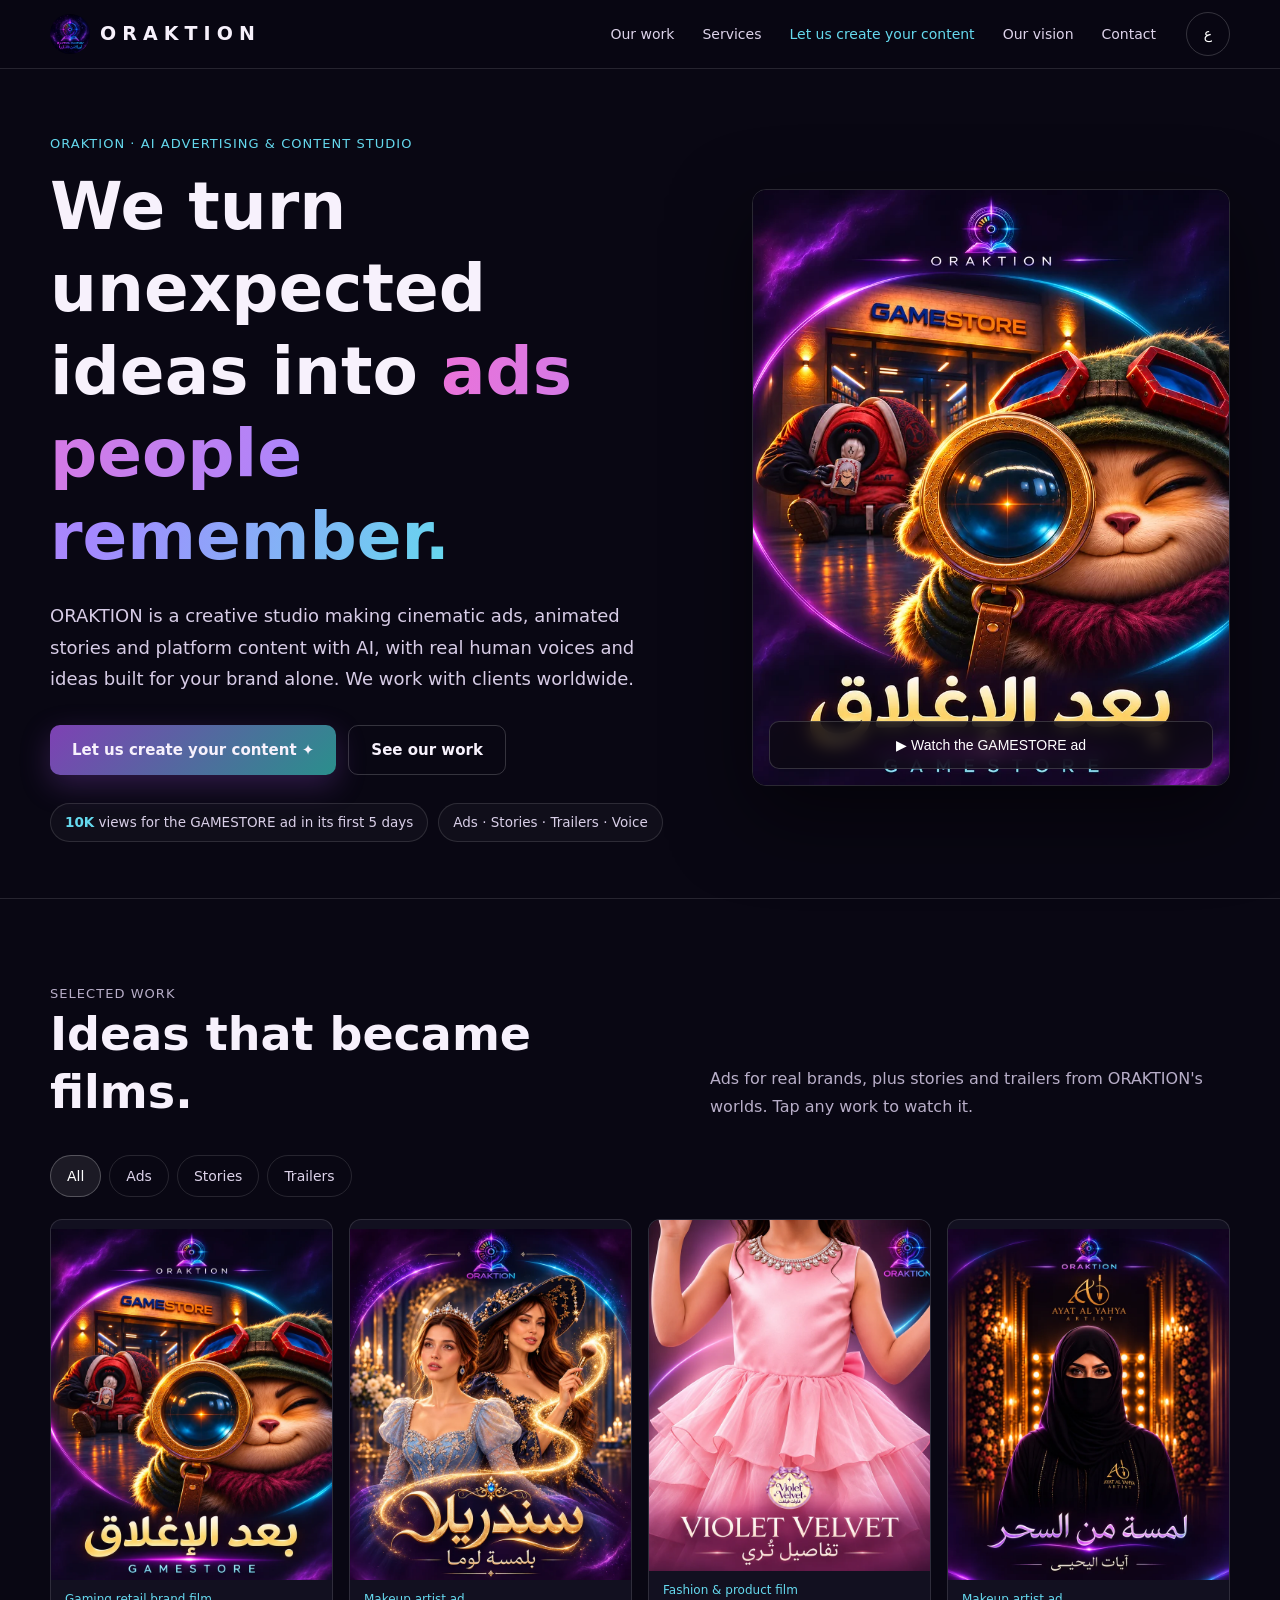
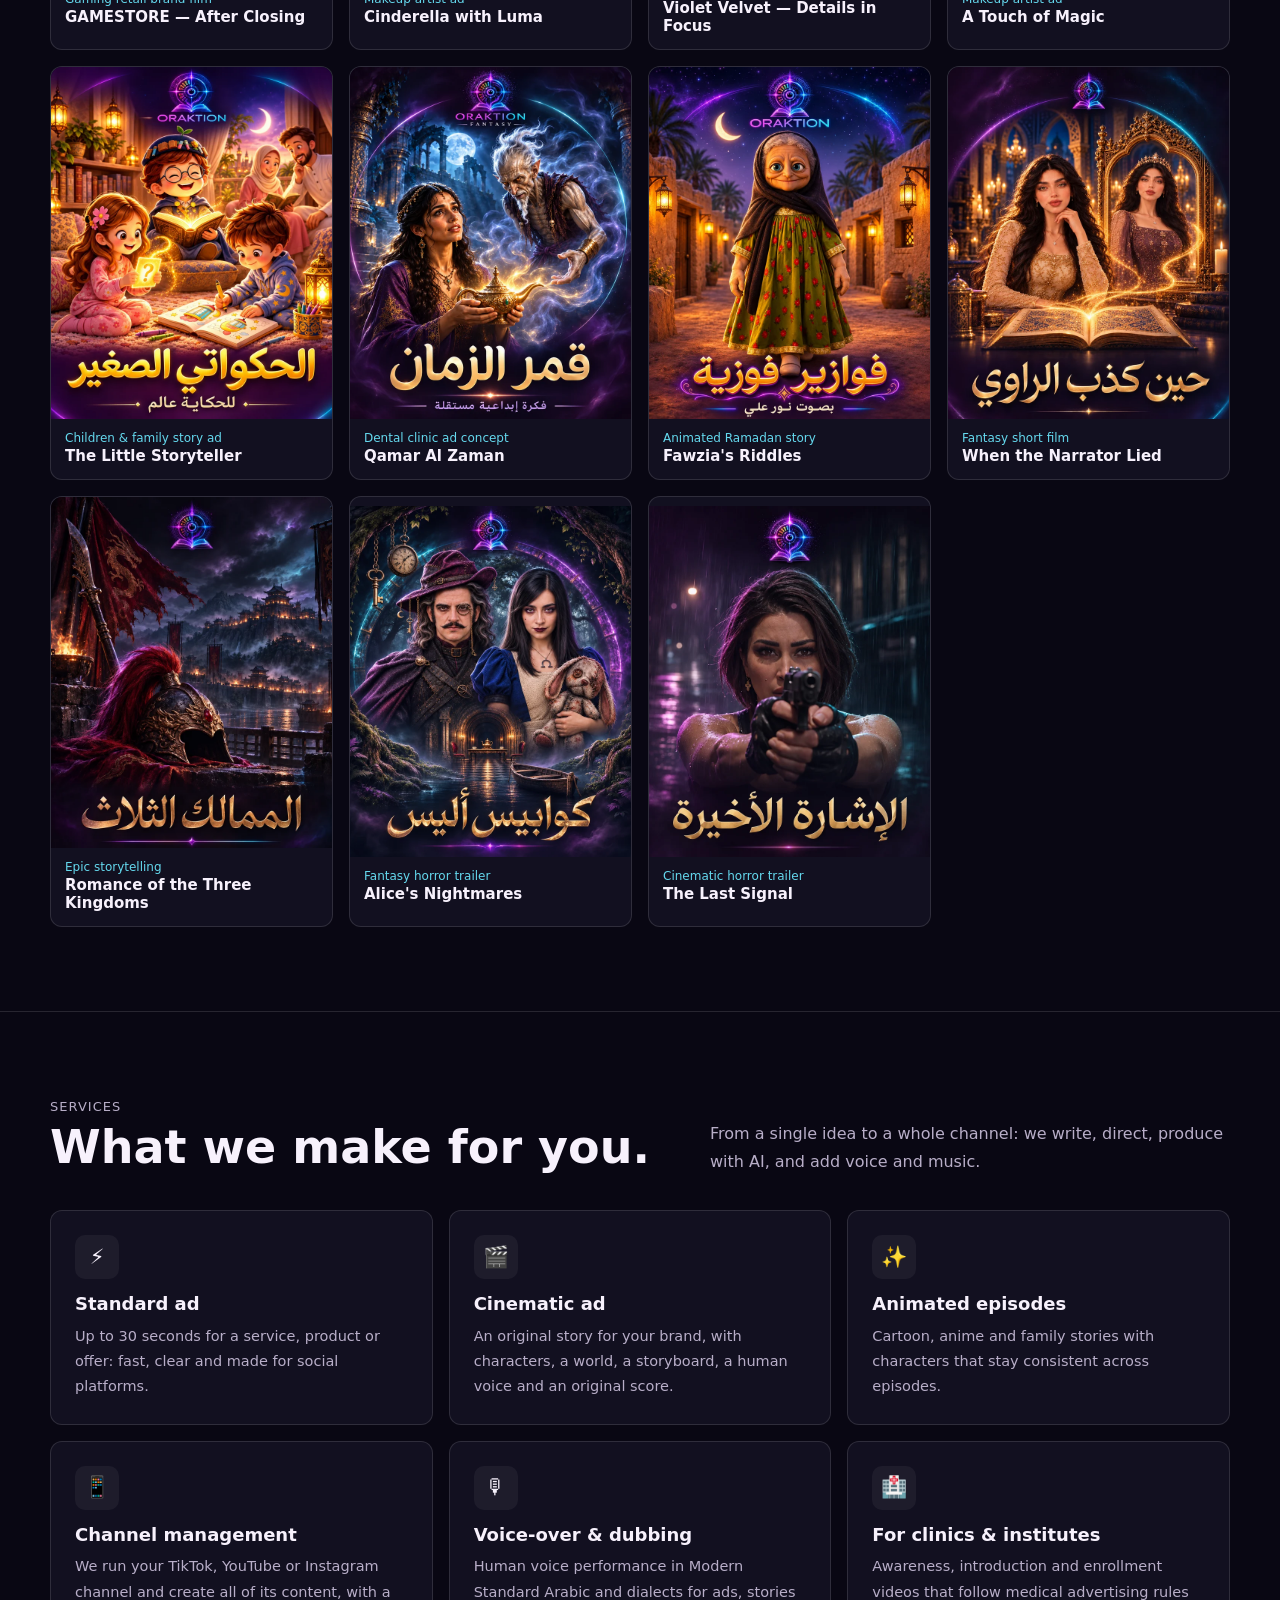
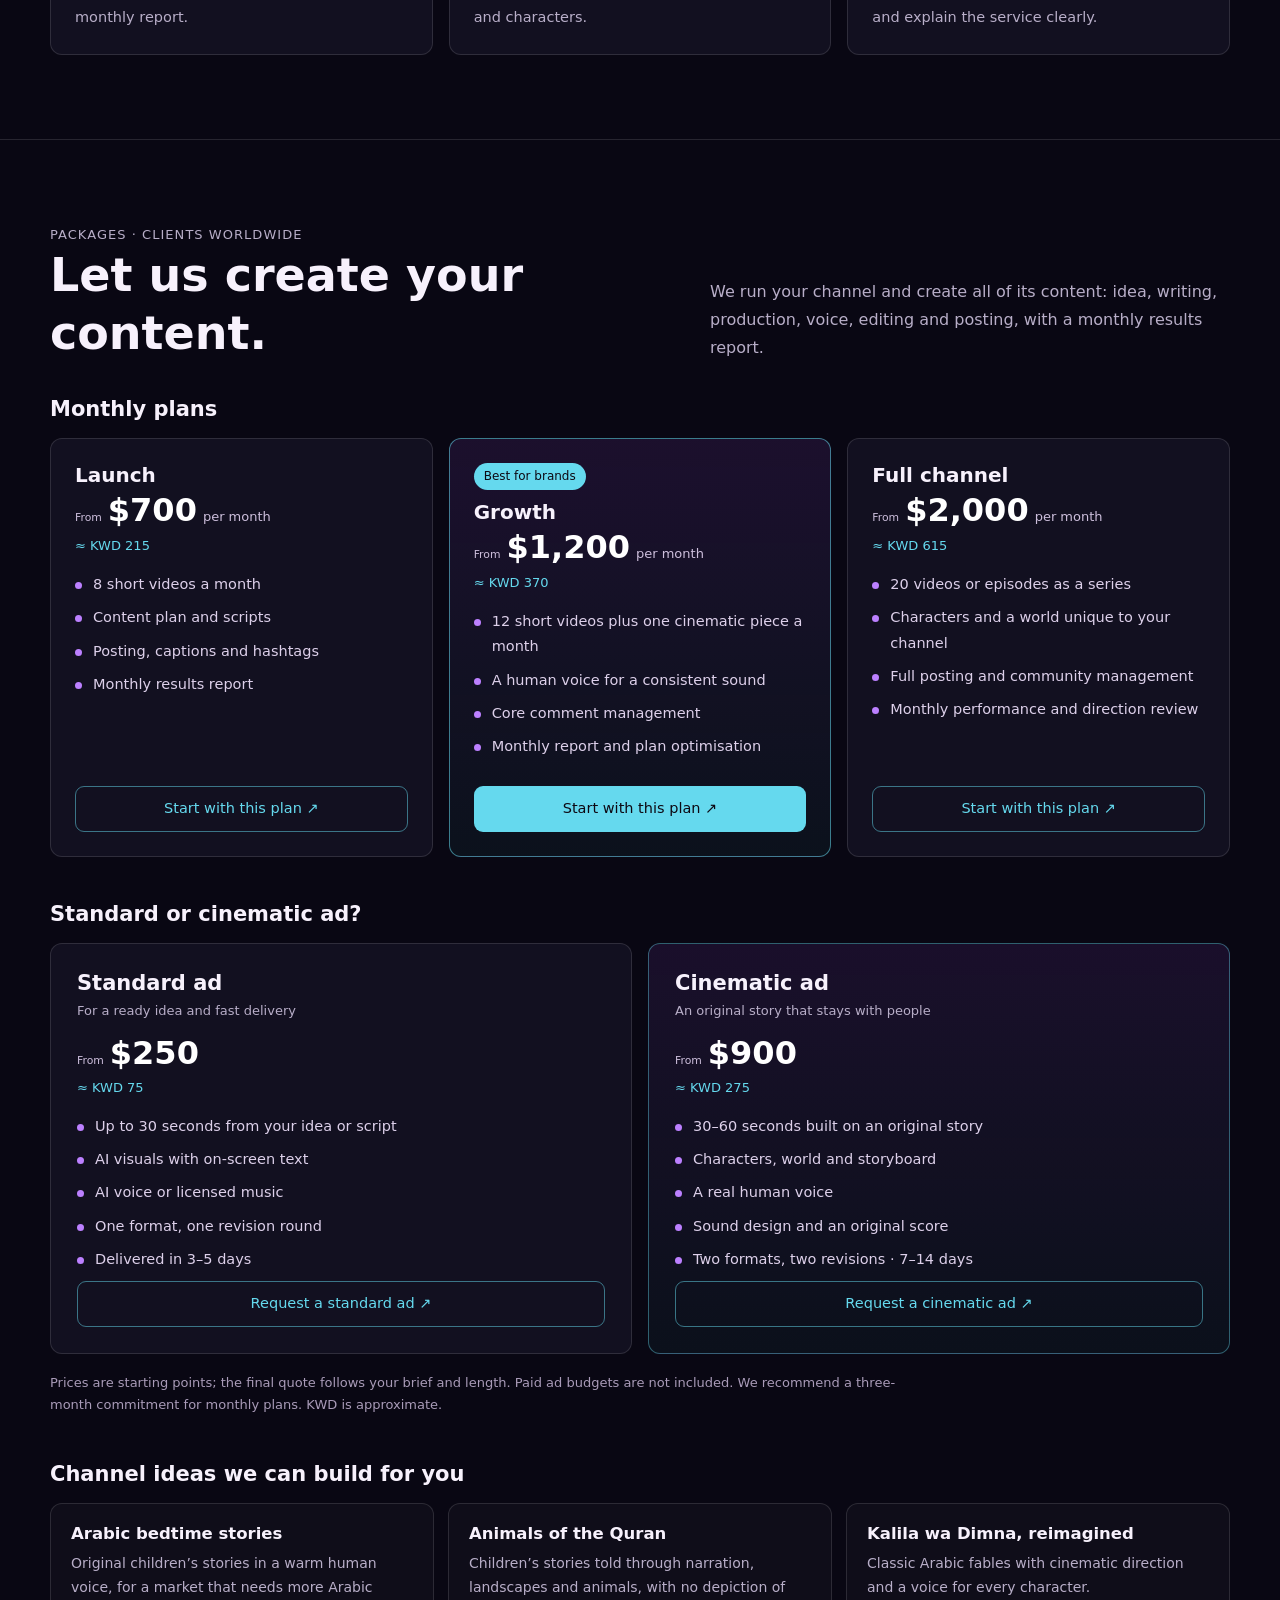
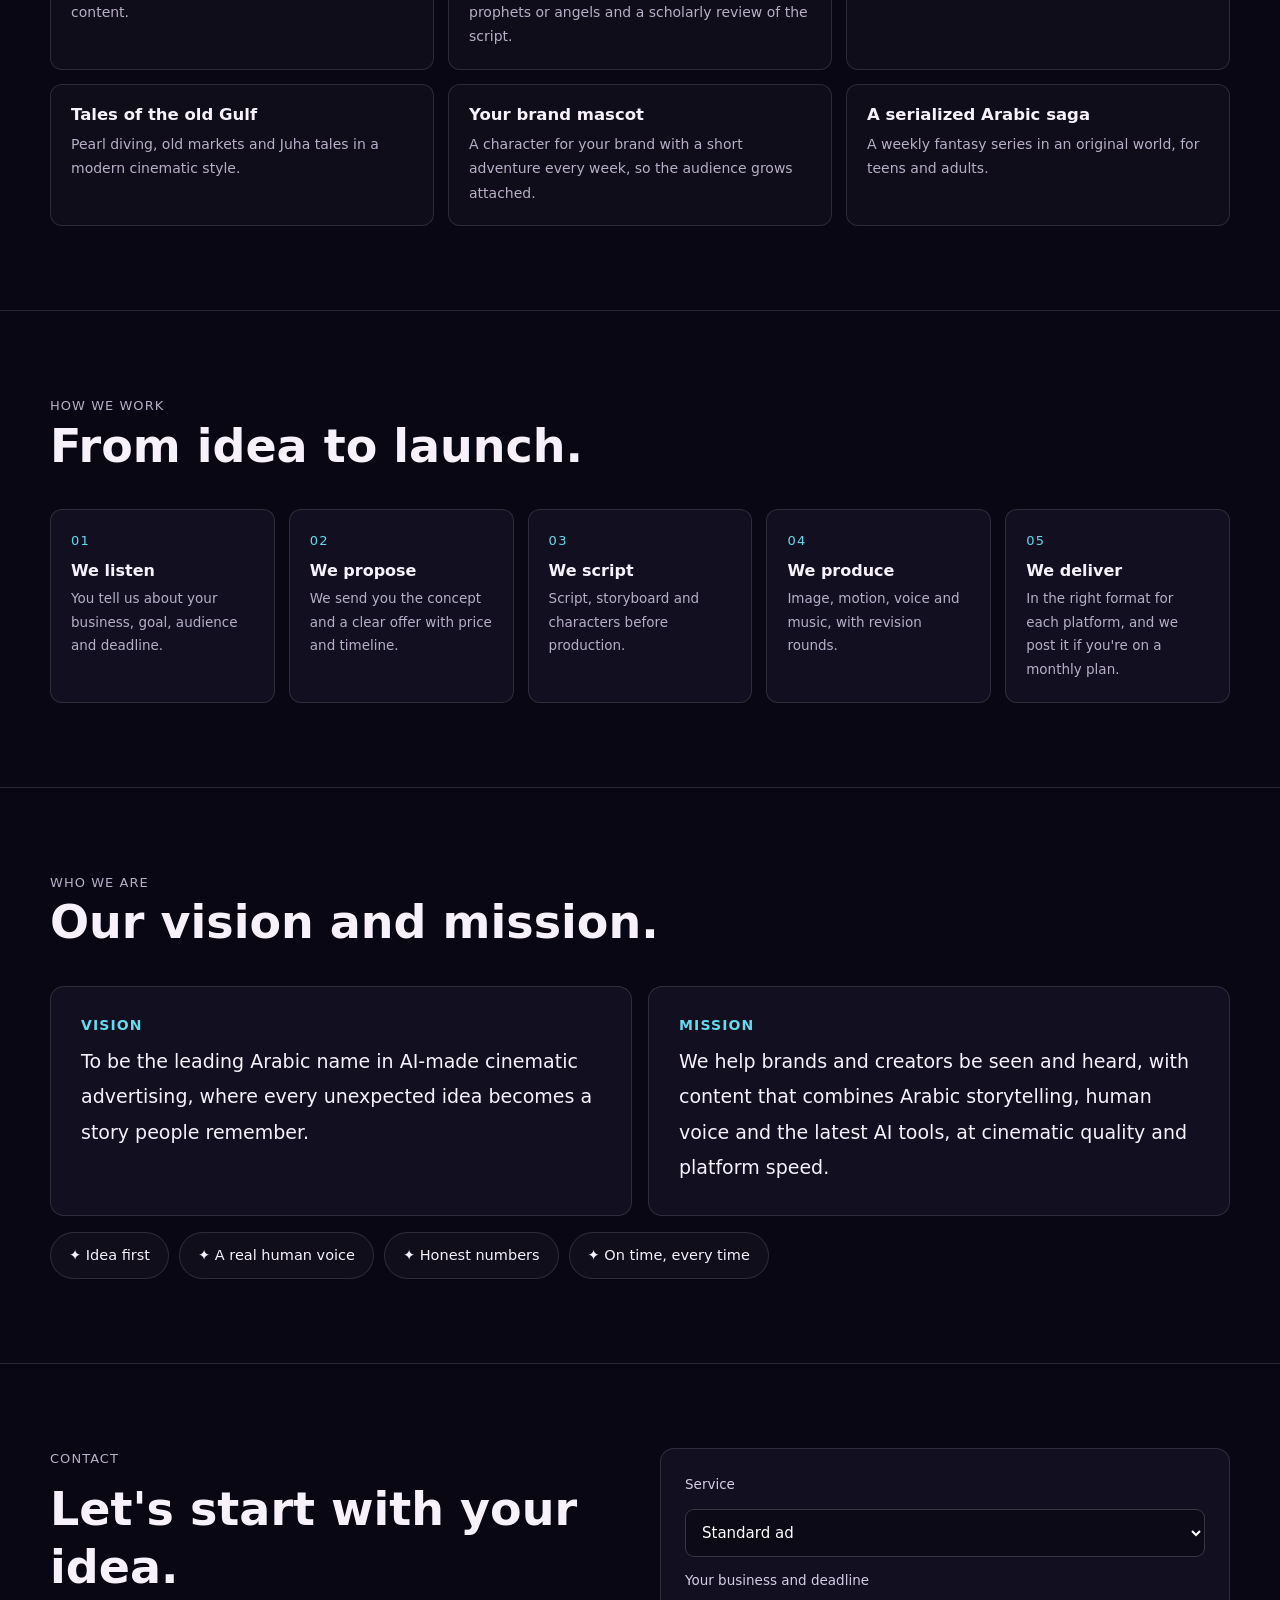
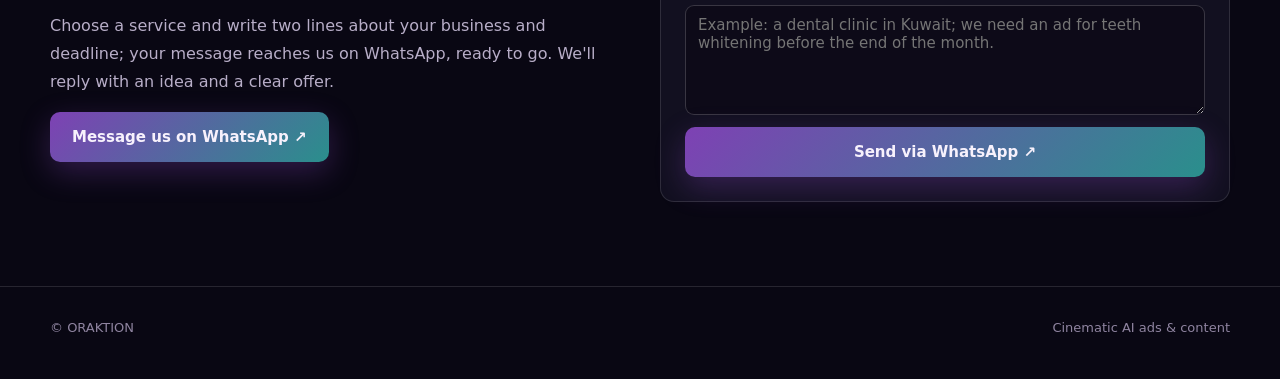
==== oraktion/index.html @ b7a1dc83 "Add standalone ORAKTION brand page at /oraktion/ Brand-voice site: works, services, packages, channe" ====
<!DOCTYPE html>
<html lang="ar" dir="rtl">
<head>
<meta charset="utf-8">
<meta name="viewport" content="width=device-width,initial-scale=1,viewport-fit=cover">
<title>ORAKTION | أوراكشن — إعلانات سينمائية ومحتوى بالذكاء الاصطناعي</title>
<meta name="description" content="أوراكشن استوديو إبداعي يصنع إعلانات سينمائية ومحتوى فيديو بالذكاء الاصطناعي، ويدير قنوات تيك توك ويوتيوب وإنستغرام لعملاء من كل مكان.">
<meta property="og:title" content="ORAKTION | أوراكشن">
<meta property="og:description" content="إعلانات سينمائية ومحتوى بالذكاء الاصطناعي من أفكار غير مألوفة.">
<meta property="og:image" content="https://salman-creative-work.github.io/assets/oraktion-official-logo.jpg">
<meta name="theme-color" content="#090713">
<link rel="icon" href="../assets/favicon.svg">
<style>
@font-face{font-family:Arabic;src:url('../assets/NotoSansArabic.ttf') format('truetype');font-weight:100 900;font-display:swap}
:root{--bg:#090713;--panel:#121020;--panel2:#171329;--paper:#f7f1fc;--muted:#b8aec8;--line:#ffffff1f;--violet:#bc80ff;--pink:#ed72d8;--cyan:#65d9ee;--grad:linear-gradient(110deg,#ed72d8,#a488ff 54%,#65d9ee)}
*{box-sizing:border-box}html{scroll-behavior:smooth;scroll-padding-top:80px}
body{margin:0;background:var(--bg);color:var(--paper);font-family:Arabic,system-ui,sans-serif;line-height:1.75;-webkit-font-smoothing:antialiased}
html[lang=en] body{font-family:system-ui,-apple-system,"Segoe UI",Inter,Arial,sans-serif}
a{color:inherit}img{max-width:100%;height:auto;display:block}
.shell{width:min(1180px,100% - 40px);margin-inline:auto}
.eyebrow{margin:0 0 10px;font-size:13px;letter-spacing:.08em;color:var(--cyan)}
h1,h2,h3{line-height:1.25;margin:0}
.btn{display:inline-flex;align-items:center;justify-content:center;gap:8px;min-height:50px;padding:0 22px;border-radius:10px;font-weight:600;font-size:15px;text-decoration:none;border:1px solid #ffffff2e;cursor:pointer;background:transparent;color:var(--paper);font-family:inherit}
.btn.primary{background:linear-gradient(135deg,#7e41b4,#2a8f8c);border:0;box-shadow:0 10px 30px #7e41b455}
.btn:hover{filter:brightness(1.1)}
/* header */
.top{position:sticky;top:0;z-index:30;background:#090713e6;backdrop-filter:blur(14px);border-bottom:1px solid var(--line)}
.top .shell{display:flex;align-items:center;gap:18px;min-height:68px}
.brand{display:flex;align-items:center;gap:10px;text-decoration:none}
.brand img{width:40px;height:40px;border-radius:50%}
.brand b{font-size:19px;letter-spacing:.32em;font-weight:700}
.nav{display:flex;gap:4px;margin-inline-start:auto}
.nav a{text-decoration:none;font-size:14px;padding:8px 12px;border-radius:8px;color:#ddd3ea}
.nav a:hover{background:#ffffff10}
.nav .hl{color:var(--cyan)}
.lang,.menu{width:44px;height:44px;border-radius:50%;border:1px solid #ffffff2e;background:transparent;color:#fff;cursor:pointer;font-size:14px;font-family:inherit}
.menu{display:none;font-size:20px}
/* hero */
.hero{display:grid;grid-template-columns:1.15fr .85fr;gap:56px;align-items:center;padding:64px 0 56px}
.hero h1{font-size:clamp(38px,5.4vw,66px);font-weight:800}
.hero h1 em{font-style:normal;background:var(--grad);-webkit-background-clip:text;background-clip:text;color:transparent}
.hero .lead{font-size:18px;color:#d7cce6;margin:22px 0 30px;max-width:620px}
.cta{display:flex;flex-wrap:wrap;gap:12px}
.proof{display:flex;flex-wrap:wrap;gap:10px;margin-top:28px}
.proof span{font-size:13.5px;padding:7px 14px;border:1px solid var(--line);border-radius:30px;color:#d9cfe8;background:#ffffff08}
.proof b{color:var(--cyan)}
.poster{position:relative;border-radius:14px;overflow:hidden;border:1px solid #ffffff22;box-shadow:0 30px 80px #00000080;cursor:pointer;padding:0;background:none}
.poster .play{position:absolute;inset-inline:16px;bottom:16px;display:flex;align-items:center;justify-content:center;gap:8px;min-height:48px;border-radius:10px;background:#0d0913cc;backdrop-filter:blur(8px);font-size:14px;color:#fff;border:1px solid #ffffff2a}
/* sections */
section.block{padding:84px 0;border-top:1px solid var(--line)}
.head{display:flex;justify-content:space-between;align-items:end;gap:30px;margin-bottom:34px}
.head h2{font-size:clamp(30px,3.6vw,46px);font-weight:800}
.head p{max-width:520px;color:var(--muted);margin:0}
/* works */
.filters{display:flex;gap:8px;flex-wrap:wrap;margin-bottom:22px}
.filters button{min-height:42px;padding:0 16px;border-radius:30px;border:1px solid var(--line);background:transparent;color:#ddd3ea;cursor:pointer;font-family:inherit;font-size:14px}
.filters button[aria-pressed=true]{background:#ffffff14;border-color:#ffffff40;color:#fff}
.works{display:grid;grid-template-columns:repeat(4,1fr);gap:16px}
.work{position:relative;border-radius:12px;overflow:hidden;border:1px solid var(--line);background:var(--panel);cursor:pointer;text-align:start;padding:0;color:inherit;font-family:inherit}
.pic{position:relative;aspect-ratio:4/5;overflow:hidden;display:block}
.pic img{position:absolute;top:0;left:50%;width:calc(100% * var(--s,1.06));max-width:none;transform:translateX(-50%);transition:transform .4s}
.work:hover .pic img{transform:translateX(-50%) scale(1.04);transform-origin:top}
.work .cap{display:block;padding:12px 14px 14px}
.work .cap small{display:block;font-size:12px;color:var(--cyan);margin-bottom:2px}
.work .cap strong{font-size:15px}
.work[hidden]{display:none}
/* services */
.svc{display:grid;grid-template-columns:repeat(3,1fr);gap:16px}
.svc article{padding:24px;border-radius:12px;background:var(--panel);border:1px solid var(--line)}
.svc .ico{width:44px;height:44px;border-radius:10px;display:grid;place-items:center;background:#ffffff0d;font-size:21px;margin-bottom:14px}
.svc h3{font-size:18px;margin-bottom:8px}
.svc p{margin:0;color:var(--muted);font-size:14.5px}
/* compare */
.compare{display:grid;grid-template-columns:1fr 1fr;gap:16px;margin-top:16px}
.compare article{padding:26px;border-radius:12px;border:1px solid var(--line);background:var(--panel)}
.compare .cine{border-color:#65d9ee66;background:linear-gradient(180deg,#7e41b426,#2a8f8c12)}
.compare h3{font-size:21px;margin-bottom:4px}
.compare .tag{font-size:13px;color:var(--muted);margin:0 0 14px}
.compare ul,.pk ul{list-style:none;margin:0;padding:0}
.compare li,.pk li{position:relative;padding-inline-start:18px;margin-bottom:8px;font-size:14.5px;color:#ddd0ea}
.compare li:before,.pk li:before{content:'';position:absolute;inset-inline-start:0;top:10px;width:7px;height:7px;border-radius:50%;background:var(--violet)}
.price{display:flex;flex-wrap:wrap;align-items:baseline;gap:6px;margin:0 0 14px;color:#cdbfdc;font-size:13px}
.price b{font-size:32px;color:#fff;line-height:1}.price em{font-style:normal;color:var(--cyan);width:100%}
/* packages */
.pks{display:grid;grid-template-columns:repeat(3,1fr);gap:16px}
.pk{display:flex;flex-direction:column;padding:24px;border-radius:12px;border:1px solid var(--line);background:var(--panel)}
.pk.feat{border-color:#65d9ee88;background:linear-gradient(180deg,#7e41b42a,#2a8f8c14)}
.pk h3{font-size:20px;margin-bottom:6px}.pk ul{flex:1;margin-bottom:18px}
.flag{align-self:flex-start;font-size:12px;color:#0d0913;background:var(--cyan);border-radius:20px;padding:3px 10px;margin-bottom:10px}
.wa-btn{display:flex;align-items:center;justify-content:center;min-height:46px;border-radius:9px;border:1px solid #65d9ee80;color:var(--cyan);text-decoration:none;font-size:14.5px}
.pk.feat .wa-btn{background:var(--cyan);color:#0d0913}
.note{font-size:13px;color:#a99bb8;margin-top:18px;max-width:860px}
.sub{font-size:21px;margin:44px 0 16px}
/* ideas */
.ideas{display:grid;grid-template-columns:repeat(3,1fr);gap:14px}
.ideas article{padding:20px;border-radius:12px;background:#ffffff07;border:1px solid var(--line)}
.ideas h3{font-size:16.5px;margin-bottom:6px}.ideas p{margin:0;font-size:14px;color:var(--muted)}
/* steps */
.steps{display:grid;grid-template-columns:repeat(5,1fr);gap:14px;counter-reset:s;list-style:none;padding:0;margin:0}
.steps li{counter-increment:s;padding:20px;border-radius:12px;background:var(--panel);border:1px solid var(--line)}
.steps li:before{content:counter(s,decimal-leading-zero);display:block;font-size:13px;color:var(--cyan);margin-bottom:8px;letter-spacing:.1em}
.steps h3{font-size:16px;margin-bottom:6px}.steps p{margin:0;font-size:13.5px;color:var(--muted)}
/* vision */
.vm{display:grid;grid-template-columns:1fr 1fr;gap:16px}
.vm article{padding:30px;border-radius:14px;background:var(--panel);border:1px solid var(--line)}
.vm h3{font-size:14px;letter-spacing:.08em;color:var(--cyan);margin-bottom:10px}
.vm p{margin:0;font-size:19px;line-height:1.85}
.values{display:flex;flex-wrap:wrap;gap:10px;margin-top:16px}
.values span{padding:10px 18px;border-radius:30px;border:1px solid var(--line);background:#ffffff08;font-size:14.5px}
/* contact */
.contact{display:grid;grid-template-columns:1fr 1fr;gap:40px;align-items:start}
.contact h2{font-size:clamp(30px,3.6vw,46px);font-weight:800;margin-bottom:14px}
.contact p{color:var(--muted)}
form.brief{display:grid;gap:12px;padding:24px;border-radius:14px;background:var(--panel);border:1px solid var(--line)}
form.brief label{font-size:13.5px;color:#d7cce6}
form.brief select,form.brief textarea{width:100%;min-height:48px;padding:10px 12px;border-radius:9px;border:1px solid #ffffff2e;background:#0d0a18;color:#fff;font-family:inherit;font-size:15px}
form.brief textarea{min-height:110px;resize:vertical}
footer{border-top:1px solid var(--line);padding:30px 0 40px;color:#8f84a0;font-size:13px}
footer .shell{display:flex;justify-content:space-between;gap:20px;flex-wrap:wrap}
/* modal */
.modal{position:fixed;inset:0;z-index:60;background:#000c;display:none;align-items:center;justify-content:center;padding:20px}
.modal.open{display:flex}
.modal video{max-height:86vh;max-width:min(520px,100%);border-radius:12px;background:#000}
.modal .x{position:absolute;top:16px;inset-inline-end:16px;width:46px;height:46px;border-radius:50%;border:1px solid #ffffff40;background:#0008;color:#fff;font-size:20px;cursor:pointer}
.mbar{display:none}
.hint{display:none}
/* responsive */
@media(max-width:1000px){.works{grid-template-columns:repeat(3,1fr)}.steps{grid-template-columns:repeat(3,1fr)}.hero{grid-template-columns:1fr;gap:34px}.poster{max-width:420px}}
@media(max-width:760px){
 html{scroll-padding-top:64px}body{padding-bottom:78px}
 .top .shell{min-height:60px}.brand b{font-size:16px}
 .menu{display:inline-block;margin-inline-start:auto}
 .nav{display:none;position:absolute;top:60px;inset-inline:12px;flex-direction:column;padding:8px;border-radius:12px;background:#140e1ff7;border:1px solid #3d2b4c;box-shadow:0 18px 40px #0009}
 .top.open .nav{display:flex}.nav a{min-height:46px;display:flex;align-items:center;font-size:15px}
 .hero{padding:34px 0 40px}.hero .lead{font-size:16px}
 .cta .btn{flex:1 1 100%}
 section.block{padding:56px 0}.head{flex-direction:column;align-items:start;gap:10px;margin-bottom:22px}
 .works{grid-template-columns:repeat(2,1fr);gap:10px}.work .cap{padding:10px}.work .cap strong{font-size:13.5px}
 .svc,.compare,.vm,.contact{grid-template-columns:1fr}
 .steps{grid-template-columns:1fr}
 .pks,.ideas{display:flex;overflow-x:auto;scroll-snap-type:x mandatory;gap:12px;margin-inline:-20px;padding:4px 20px 10px;scrollbar-width:none}
 .pks::-webkit-scrollbar,.ideas::-webkit-scrollbar{display:none}
 .pks>*{flex:0 0 84%;scroll-snap-align:start}.ideas>*{flex:0 0 78%;scroll-snap-align:start}
 .hint{display:block;font-size:13px;color:#a99bb8;margin:-6px 0 8px}
 .vm p{font-size:17px}
 .mbar{display:grid;grid-template-columns:auto 1fr;gap:8px;position:fixed;inset-inline:0;bottom:0;z-index:50;padding:10px 12px calc(10px + env(safe-area-inset-bottom));background:#0d0913f2;border-top:1px solid #3d2b4c;backdrop-filter:blur(14px)}
 .mbar a{min-height:48px;display:flex;align-items:center;justify-content:center;border-radius:10px;font-weight:600;text-decoration:none;font-size:15px}
 .mbar .w{padding:0 16px;border:1px solid #2fbf71;color:#5fe39a}.mbar .c{background:linear-gradient(135deg,#7e41b4,#2a8f8c);color:#fff}
}
</style>
</head>
<body>
<header class="top" id="top">
 <div class="shell">
  <a class="brand" href="#top"><img src="../assets/oraktion-official-logo.jpg" alt="ORAKTION"><b dir="ltr">ORAKTION</b></a>
  <button class="menu" type="button" aria-expanded="false" data-label-ar="القائمة" data-label-en="Menu">☰</button>
  <nav class="nav">
   <a href="#work" data-ar="أعمالنا" data-en="Our work">أعمالنا</a>
   <a href="#services" data-ar="خدماتنا" data-en="Services">خدماتنا</a>
   <a href="#packages" class="hl" data-ar="دعنا نصنع محتواك" data-en="Let us create your content">دعنا نصنع محتواك</a>
   <a href="#vision" data-ar="رؤيتنا" data-en="Our vision">رؤيتنا</a>
   <a href="#contact" data-ar="تواصل معنا" data-en="Contact">تواصل معنا</a>
  </nav>
  <button class="lang" type="button" id="lang">EN</button>
 </div>
</header>

<main>
<section class="shell hero">
 <div>
  <p class="eyebrow" data-ar="ORAKTION · استوديو إعلانات ومحتوى بالذكاء الاصطناعي" data-en="ORAKTION · AI ADVERTISING &amp; CONTENT STUDIO">ORAKTION · استوديو إعلانات ومحتوى بالذكاء الاصطناعي</p>
  <h1 data-ar="نحوّل الفكرة غير المألوفة إلى &lt;em&gt;إعلان لا يُنسى.&lt;/em&gt;" data-en="We turn unexpected ideas into &lt;em&gt;ads people remember.&lt;/em&gt;">نحوّل الفكرة غير المألوفة إلى <em>إعلان لا يُنسى.</em></h1>
  <p class="lead" data-ar="أوراكشن استوديو إبداعي يصنع إعلانات سينمائية وحكايات متحركة ومحتوى للمنصات بالذكاء الاصطناعي، بصوت بشري حقيقي وفكرة تُبنى لعلامتك وحدها. ونخدم عملاء من كل مكان." data-en="ORAKTION is a creative studio making cinematic ads, animated stories and platform content with AI, with real human voices and ideas built for your brand alone. We work with clients worldwide.">أوراكشن استوديو إبداعي يصنع إعلانات سينمائية وحكايات متحركة ومحتوى للمنصات بالذكاء الاصطناعي، بصوت بشري حقيقي وفكرة تُبنى لعلامتك وحدها. ونخدم عملاء من كل مكان.</p>
  <div class="cta">
   <a class="btn primary" href="#packages" data-ar="دعنا نصنع محتواك ✦" data-en="Let us create your content ✦">دعنا نصنع محتواك ✦</a>
   <a class="btn" href="#work" data-ar="شاهد أعمالنا" data-en="See our work">شاهد أعمالنا</a>
  </div>
  <div class="proof">
   <span data-ar="&lt;b&gt;10 آلاف&lt;/b&gt; مشاهدة لإعلان GAMESTORE في أول 5 أيام" data-en="&lt;b&gt;10K&lt;/b&gt; views for the GAMESTORE ad in its first 5 days"><b>10 آلاف</b> مشاهدة لإعلان GAMESTORE في أول 5 أيام</span>
   <span data-ar="إعلانات · حكايات · تريلرات · صوت" data-en="Ads · Stories · Trailers · Voice">إعلانات · حكايات · تريلرات · صوت</span>
  </div>
 </div>
 <button class="poster" type="button" data-video="../assets/oraktion-gamestore.mp4" aria-label="GAMESTORE">
  <span class="pic" style="--s:1.0627"><img src="../assets/covers-20261110/gamestore.webp" alt="GAMESTORE — بعد الإغلاق" width="800" height="1000" fetchpriority="high"></span>
  <span class="play" data-ar="▶ شاهد إعلان GAMESTORE" data-en="▶ Watch the GAMESTORE ad">▶ شاهد إعلان GAMESTORE</span>
 </button>
</section>

<section class="block" id="work"><div class="shell">
 <div class="head"><div><p class="eyebrow" data-ar="من أعمالنا" data-en="SELECTED WORK">من أعمالنا</p><h2 data-ar="أفكار صارت أفلامًا." data-en="Ideas that became films.">أفكار صارت أفلامًا.</h2></div>
 <p data-ar="إعلانات لعلامات حقيقية، وحكايات وتريلرات من عوالم أوراكشن. اضغط على أي عمل لمشاهدته." data-en="Ads for real brands, plus stories and trailers from ORAKTION's worlds. Tap any work to watch it.">إعلانات لعلامات حقيقية، وحكايات وتريلرات من عوالم أوراكشن. اضغط على أي عمل لمشاهدته.</p></div>
 <div class="filters" role="group">
  <button type="button" aria-pressed="true" data-f="all" data-ar="الكل" data-en="All">الكل</button>
  <button type="button" aria-pressed="false" data-f="ad" data-ar="إعلانات" data-en="Ads">إعلانات</button>
  <button type="button" aria-pressed="false" data-f="story" data-ar="حكايات" data-en="Stories">حكايات</button>
  <button type="button" aria-pressed="false" data-f="trailer" data-ar="تريلرات" data-en="Trailers">تريلرات</button>
 </div>
 <div class="works" id="works"></div>
</div></section>

<section class="block" id="services"><div class="shell">
 <div class="head"><div><p class="eyebrow" data-ar="خدماتنا" data-en="SERVICES">خدماتنا</p><h2 data-ar="ما نصنعه لك." data-en="What we make for you.">ما نصنعه لك.</h2></div>
 <p data-ar="من فكرة واحدة حتى قناة كاملة: نكتب، ونُخرج، وننتج بالذكاء الاصطناعي، ونضع الصوت والموسيقى." data-en="From a single idea to a whole channel: we write, direct, produce with AI, and add voice and music.">من فكرة واحدة حتى قناة كاملة: نكتب، ونُخرج، وننتج بالذكاء الاصطناعي، ونضع الصوت والموسيقى.</p></div>
 <div class="svc">
  <article><div class="ico">⚡</div><h3 data-ar="إعلان قصير" data-en="Standard ad">إعلان قصير</h3><p data-ar="فيديو حتى 30 ثانية لخدمة أو منتج أو عرض، سريع وواضح ومناسب للمنصات." data-en="Up to 30 seconds for a service, product or offer: fast, clear and made for social platforms.">فيديو حتى 30 ثانية لخدمة أو منتج أو عرض، سريع وواضح ومناسب للمنصات.</p></article>
  <article><div class="ico">🎬</div><h3 data-ar="إعلان سينمائي" data-en="Cinematic ad">إعلان سينمائي</h3><p data-ar="حكاية أصلية لعلامتك بشخصيات وعالم ولوحة قصة وصوت بشري وموسيقى خاصة." data-en="An original story for your brand, with characters, a world, a storyboard, a human voice and an original score.">حكاية أصلية لعلامتك بشخصيات وعالم ولوحة قصة وصوت بشري وموسيقى خاصة.</p></article>
  <article><div class="ico">✨</div><h3 data-ar="حلقات وقصص متحركة" data-en="Animated episodes">حلقات وقصص متحركة</h3><p data-ar="كرتون وأنمي وحكايات للأطفال والعائلة، بشخصيات ثابتة الملامح من حلقة لأخرى." data-en="Cartoon, anime and family stories with characters that stay consistent across episodes.">كرتون وأنمي وحكايات للأطفال والعائلة، بشخصيات ثابتة الملامح من حلقة لأخرى.</p></article>
  <article><div class="ico">📱</div><h3 data-ar="إدارة القنوات" data-en="Channel management">إدارة القنوات</h3><p data-ar="ندير قناتك على تيك توك أو يوتيوب أو إنستغرام ونصنع محتواها كاملًا، مع تقرير شهري." data-en="We run your TikTok, YouTube or Instagram channel and create all of its content, with a monthly report.">ندير قناتك على تيك توك أو يوتيوب أو إنستغرام ونصنع محتواها كاملًا، مع تقرير شهري.</p></article>
  <article><div class="ico">🎙</div><h3 data-ar="تعليق صوتي ودوبلاج" data-en="Voice-over &amp; dubbing">تعليق صوتي ودوبلاج</h3><p data-ar="أداء صوتي بشري بالفصحى وباللهجات للإعلانات والحكايات والشخصيات." data-en="Human voice performance in Modern Standard Arabic and dialects for ads, stories and characters.">أداء صوتي بشري بالفصحى وباللهجات للإعلانات والحكايات والشخصيات.</p></article>
  <article><div class="ico">🏥</div><h3 data-ar="للعيادات والمعاهد" data-en="For clinics &amp; institutes">للعيادات والمعاهد</h3><p data-ar="فيديوهات توعوية وتعريفية وإعلانات تسجيل، تلتزم بضوابط الإعلان الطبي وتشرح الخدمة بوضوح." data-en="Awareness, introduction and enrollment videos that follow medical advertising rules and explain the service clearly.">فيديوهات توعوية وتعريفية وإعلانات تسجيل، تلتزم بضوابط الإعلان الطبي وتشرح الخدمة بوضوح.</p></article>
 </div>
</div></section>

<section class="block" id="packages"><div class="shell">
 <div class="head"><div><p class="eyebrow" data-ar="الباقات · لعملاء من كل مكان" data-en="PACKAGES · CLIENTS WORLDWIDE">الباقات · لعملاء من كل مكان</p><h2 data-ar="دعنا نصنع محتواك." data-en="Let us create your content.">دعنا نصنع محتواك.</h2></div>
 <p data-ar="ندير قناتك ونصنع محتواها كاملًا: الفكرة والكتابة والإنتاج والصوت والمونتاج والنشر، مع تقرير شهري بالنتائج." data-en="We run your channel and create all of its content: idea, writing, production, voice, editing and posting, with a monthly results report.">ندير قناتك ونصنع محتواها كاملًا: الفكرة والكتابة والإنتاج والصوت والمونتاج والنشر، مع تقرير شهري بالنتائج.</p></div>
 <h3 class="sub" style="margin-top:0" data-ar="باقات شهرية" data-en="Monthly plans">باقات شهرية</h3>
 <p class="hint" data-ar="اسحب لمشاهدة المزيد ←" data-en="Swipe to see more →">اسحب لمشاهدة المزيد ←</p>
 <div class="pks" id="plans"></div>
 <h3 class="sub" data-ar="إعلان عادي أم سينمائي؟" data-en="Standard or cinematic ad?">إعلان عادي أم سينمائي؟</h3>
 <div class="compare" id="adtiers"></div>
 <p class="note" data-ar="الأسعار نقطة بداية، ويتحدد السعر النهائي بعد معرفة التفاصيل والمدة. ميزانية الإعلانات الممولة غير مشمولة. نوصي بالتزام ثلاثة أشهر للباقات الشهرية. الدينار الكويتي تقريبي." data-en="Prices are starting points; the final quote follows your brief and length. Paid ad budgets are not included. We recommend a three-month commitment for monthly plans. KWD is approximate.">الأسعار نقطة بداية، ويتحدد السعر النهائي بعد معرفة التفاصيل والمدة. ميزانية الإعلانات الممولة غير مشمولة. نوصي بالتزام ثلاثة أشهر للباقات الشهرية. الدينار الكويتي تقريبي.</p>
 <h3 class="sub" data-ar="أفكار قنوات نصنعها لك" data-en="Channel ideas we can build for you">أفكار قنوات نصنعها لك</h3>
 <p class="hint" data-ar="اسحب لمشاهدة المزيد ←" data-en="Swipe to see more →">اسحب لمشاهدة المزيد ←</p>
 <div class="ideas" id="ideas"></div>
</div></section>

<section class="block" id="process"><div class="shell">
 <div class="head"><div><p class="eyebrow" data-ar="طريقة عملنا" data-en="HOW WE WORK">طريقة عملنا</p><h2 data-ar="من الفكرة إلى النشر." data-en="From idea to launch.">من الفكرة إلى النشر.</h2></div></div>
 <ol class="steps">
  <li><h3 data-ar="نسمعك" data-en="We listen">نسمعك</h3><p data-ar="تخبرنا بنشاطك وهدفك وجمهورك والموعد." data-en="You tell us about your business, goal, audience and deadline.">تخبرنا بنشاطك وهدفك وجمهورك والموعد.</p></li>
  <li><h3 data-ar="نقترح" data-en="We propose">نقترح</h3><p data-ar="نرسل لك الفكرة وعرضًا واضحًا بالسعر والمدة." data-en="We send you the concept and a clear offer with price and timeline.">نرسل لك الفكرة وعرضًا واضحًا بالسعر والمدة.</p></li>
  <li><h3 data-ar="نكتب ونرسم" data-en="We script">نكتب ونرسم</h3><p data-ar="النص ولوحة القصة والشخصيات قبل الإنتاج." data-en="Script, storyboard and characters before production.">النص ولوحة القصة والشخصيات قبل الإنتاج.</p></li>
  <li><h3 data-ar="ننتج" data-en="We produce">ننتج</h3><p data-ar="الصورة والحركة والصوت والموسيقى، مع جولات تعديل." data-en="Image, motion, voice and music, with revision rounds.">الصورة والحركة والصوت والموسيقى، مع جولات تعديل.</p></li>
  <li><h3 data-ar="نسلّم وننشر" data-en="We deliver">نسلّم وننشر</h3><p data-ar="بالمقاسات المطلوبة لكل منصة، وننشر إن كنت ضمن باقة شهرية." data-en="In the right format for each platform, and we post it if you're on a monthly plan.">بالمقاسات المطلوبة لكل منصة، وننشر إن كنت ضمن باقة شهرية.</p></li>
 </ol>
</div></section>

<section class="block" id="vision"><div class="shell">
 <div class="head"><div><p class="eyebrow" data-ar="من نحن" data-en="WHO WE ARE">من نحن</p><h2 data-ar="رؤيتنا ورسالتنا." data-en="Our vision and mission.">رؤيتنا ورسالتنا.</h2></div></div>
 <div class="vm">
  <article><h3 data-ar="الرؤية" data-en="VISION">الرؤية</h3><p data-ar="أن تكون أوراكشن العنوان العربي الأول للإعلان السينمائي المصنوع بالذكاء الاصطناعي، حيث تتحول كل فكرة غير مألوفة إلى قصة يتذكرها الناس." data-en="To be the leading Arabic name in AI-made cinematic advertising, where every unexpected idea becomes a story people remember.">أن تكون أوراكشن العنوان العربي الأول للإعلان السينمائي المصنوع بالذكاء الاصطناعي، حيث تتحول كل فكرة غير مألوفة إلى قصة يتذكرها الناس.</p></article>
  <article><h3 data-ar="الرسالة" data-en="MISSION">الرسالة</h3><p data-ar="نساعد العلامات التجارية وصنّاع المحتوى على أن يُرَوا ويُسمَعوا، بمحتوى يجمع الحكاية العربية والصوت البشري وأحدث أدوات الذكاء الاصطناعي، بجودة سينمائية وسرعة تناسب عصر المنصات." data-en="We help brands and creators be seen and heard, with content that combines Arabic storytelling, human voice and the latest AI tools, at cinematic quality and platform speed.">نساعد العلامات التجارية وصنّاع المحتوى على أن يُرَوا ويُسمَعوا، بمحتوى يجمع الحكاية العربية والصوت البشري وأحدث أدوات الذكاء الاصطناعي، بجودة سينمائية وسرعة تناسب عصر المنصات.</p></article>
 </div>
 <div class="values">
  <span data-ar="✦ الفكرة أولًا" data-en="✦ Idea first">✦ الفكرة أولًا</span>
  <span data-ar="✦ صوت بشري حقيقي" data-en="✦ A real human voice">✦ صوت بشري حقيقي</span>
  <span data-ar="✦ أرقام صادقة" data-en="✦ Honest numbers">✦ أرقام صادقة</span>
  <span data-ar="✦ التزام بالموعد" data-en="✦ On time, every time">✦ التزام بالموعد</span>
 </div>
</div></section>

<section class="block" id="contact"><div class="shell contact">
 <div>
  <p class="eyebrow" data-ar="تواصل معنا" data-en="CONTACT">تواصل معنا</p>
  <h2 data-ar="لنبدأ بفكرتك." data-en="Let's start with your idea.">لنبدأ بفكرتك.</h2>
  <p data-ar="اختر الخدمة واكتب لنا سطرين عن نشاطك والموعد، وتصلنا رسالتك على واتساب جاهزة. نرد عليك بفكرة وعرض واضح." data-en="Choose a service and write two lines about your business and deadline; your message reaches us on WhatsApp, ready to go. We'll reply with an idea and a clear offer.">اختر الخدمة واكتب لنا سطرين عن نشاطك والموعد، وتصلنا رسالتك على واتساب جاهزة. نرد عليك بفكرة وعرض واضح.</p>
  <a class="btn primary" id="wa-direct" href="https://wa.me/96569975288" target="_blank" rel="noopener" data-ar="راسلنا على واتساب ↗" data-en="Message us on WhatsApp ↗">راسلنا على واتساب ↗</a>
 </div>
 <form class="brief" id="brief">
  <label for="svc" data-ar="الخدمة" data-en="Service">الخدمة</label>
  <select id="svc"></select>
  <label for="msg" data-ar="نشاطك والموعد المطلوب" data-en="Your business and deadline">نشاطك والموعد المطلوب</label>
  <textarea id="msg"></textarea>
  <button class="btn primary" type="submit" data-ar="أرسل عبر واتساب ↗" data-en="Send via WhatsApp ↗">أرسل عبر واتساب ↗</button>
 </form>
</div></section>
</main>

<footer><div class="shell"><span dir="ltr">© ORAKTION</span><span data-ar="إعلانات سينمائية ومحتوى بالذكاء الاصطناعي" data-en="Cinematic AI ads &amp; content">إعلانات سينمائية ومحتوى بالذكاء الاصطناعي</span></div></footer>

<div class="modal" id="modal" role="dialog" aria-modal="true"><button class="x" type="button" aria-label="Close">✕</button><video id="mv" controls playsinline preload="none"></video></div>
<div class="mbar"><a class="w" id="mb-w" href="https://wa.me/96569975288" target="_blank" rel="noopener">واتساب</a><a class="c" id="mb-c" href="#packages">دعنا نصنع محتواك ✦</a></div>

<script>
(function(){
const WA='96569975288';
const YC={"gamestore": 941, "cinderella": 942, "violet": 929, "noor": 944, "hakawati": 935, "ayat-magic": 930, "qamar": 940, "alice": 925, "narrator": 927, "last-signal": 936, "moses": 921, "three-kingdoms": 911};
const works=[
 {id:'gamestore',t:'ad',ar:'GAMESTORE — بعد الإغلاق',en:'GAMESTORE — After Closing',kar:'فيلم إعلاني لمتجر ألعاب',ken:'Gaming retail brand film',v:'gamestore'},
 {id:'cinderella',t:'ad',ar:'سندريلا بلمسة لوما',en:'Cinderella with Luma',kar:'إعلان لخبيرة تجميل',ken:'Makeup artist ad',v:'cinderella'},
 {id:'violet',t:'ad',ar:'Violet Velvet — تفاصيل تُرى',en:'Violet Velvet — Details in Focus',kar:'فيلم أزياء ومنتجات',ken:'Fashion & product film',v:'violet'},
 {id:'ayat-magic',t:'ad',ar:'لمسة من السحر',en:'A Touch of Magic',kar:'إعلان لخبيرة تجميل',ken:'Makeup artist ad',v:'ayat-magic'},
 {id:'hakawati',t:'ad',ar:'الحكواتي الصغير',en:'The Little Storyteller',kar:'إعلان قصصي للأطفال والعائلة',ken:'Children & family story ad',v:'hakawati'},
 {id:'qamar',t:'ad',ar:'قمر الزمان',en:'Qamar Al Zaman',kar:'نموذج إعلان لعيادة أسنان',ken:'Dental clinic ad concept',v:'qamar'},
 {id:'noor',t:'story',ar:'فوازير فوزية',en:"Fawzia's Riddles",kar:'حكاية رمضانية بشخصيات متحركة',ken:'Animated Ramadan story',v:'noor'},
 {id:'narrator',t:'story',ar:'حين كذب الراوي',en:'When the Narrator Lied',kar:'فيلم فانتازيا قصير',ken:'Fantasy short film',v:'narrator'},
 {id:'three-kingdoms',t:'story',ar:'رومانسية الممالك الثلاث',en:'Romance of the Three Kingdoms',kar:'معالجة ملحمية',ken:'Epic storytelling',ig:'Dc89LfAtJ-H'},
 {id:'alice',t:'trailer',ar:'كوابيس أليس',en:"Alice's Nightmares",kar:'تريلر فانتازيا ورعب',ken:'Fantasy horror trailer',v:'alice'},
 {id:'last-signal',t:'trailer',ar:'الإشارة الأخيرة',en:'The Last Signal',kar:'تريلر رعب سينمائي',ken:'Cinematic horror trailer',v:'last-signal'}
];
const plans=[
 {ar:'انطلاقة',en:'Launch',usd:'700',kwd:'215',items:[['8 فيديوهات قصيرة شهريًا','8 short videos a month'],['خطة محتوى وكتابة النصوص','Content plan and scripts'],['النشر وكتابة الوصف والوسوم','Posting, captions and hashtags'],['تقرير شهري بالنتائج','Monthly results report']]},
 {ar:'نمو',en:'Growth',usd:'1,200',kwd:'370',feat:['الأنسب للعلامات التجارية','Best for brands'],items:[['12 فيديو قصيرًا وقطعة سينمائية شهريًا','12 short videos plus one cinematic piece a month'],['صوت بشري لهوية مسموعة ثابتة','A human voice for a consistent sound'],['متابعة التعليقات الأساسية','Core comment management'],['تقرير شهري وتحسين الخطة','Monthly report and plan optimisation']]},
 {ar:'قناة كاملة',en:'Full channel',usd:'2,000',kwd:'615',items:[['20 فيديو أو حلقة ضمن سلسلة','20 videos or episodes as a series'],['شخصيات وعالم خاص بقناتك','Characters and a world unique to your channel'],['إدارة كاملة للنشر والتفاعل','Full posting and community management'],['مراجعة شهرية للأداء والاتجاه','Monthly performance and direction review']]}
];
const tiers=[
 {ar:'إعلان قصير',en:'Standard ad',tar:'لفكرة جاهزة وتسليم سريع',ten:'For a ready idea and fast delivery',usd:'250',kwd:'75',items:[['حتى 30 ثانية لفكرة أو نص جاهز','Up to 30 seconds from your idea or script'],['لقطات بالذكاء الاصطناعي ونص على الشاشة','AI visuals with on-screen text'],['صوت مولّد أو موسيقى مرخّصة','AI voice or licensed music'],['مقاس واحد وجولة تعديل واحدة','One format, one revision round'],['التسليم خلال 3 إلى 5 أيام','Delivered in 3–5 days']]},
 {ar:'إعلان سينمائي',en:'Cinematic ad',tar:'حكاية أصلية تبقى في الذاكرة',ten:'An original story that stays with people',usd:'900',kwd:'275',cine:1,items:[['من 30 إلى 60 ثانية بحكاية أصلية لعلامتك','30–60 seconds built on an original story'],['تصميم الشخصيات والعالم ولوحة القصة','Characters, world and storyboard'],['صوت بشري حقيقي','A real human voice'],['تصميم صوت وموسيقى خاصة بالعمل','Sound design and an original score'],['مقاسان وجولتا تعديل · من 7 إلى 14 يومًا','Two formats, two revisions · 7–14 days']]}
];
const ideas=[
 ['حكايات قبل النوم بالفصحى','Arabic bedtime stories','قصص أصلية للأطفال بصوت بشري دافئ، لسوق يحتاج محتوى عربيًا أكثر.','Original children’s stories in a warm human voice, for a market that needs more Arabic content.'],
 ['حكايات الحيوانات في القرآن','Animals of the Quran','قصص للأطفال بالسرد والمناظر والحيوانات، دون تصوير الأنبياء أو الملائكة، مع مراجعة شرعية للنص.','Children’s stories told through narration, landscapes and animals, with no depiction of prophets or angels and a scholarly review of the script.'],
 ['كليلة ودمنة من جديد','Kalila wa Dimna, reimagined','حكايات الحكمة العربية بإخراج سينمائي وأصوات تمثيلية لكل شخصية.','Classic Arabic fables with cinematic direction and a voice for every character.'],
 ['حكايات من الخليج القديم','Tales of the old Gulf','الغوص على اللؤلؤ والأسواق القديمة وحكايات جحا، بصورة سينمائية حديثة.','Pearl diving, old markets and Juha tales in a modern cinematic style.'],
 ['تميمة علامتك','Your brand mascot','شخصية تمثل متجرك تعيش مغامرة قصيرة كل أسبوع، فيتعلق بها الجمهور.','A character for your brand with a short adventure every week, so the audience grows attached.'],
 ['ملحمة عربية مسلسلة','A serialized Arabic saga','قصة فانتازيا بحلقات أسبوعية في عالم أصلي، للمراهقين والكبار.','A weekly fantasy series in an original world, for teens and adults.']
];
const services=[['إعلان قصير','Standard ad'],['إعلان سينمائي','Cinematic ad'],['حلقات وقصص متحركة','Animated episodes'],['إدارة قناة (باقة شهرية)','Channel management (monthly plan)'],['تعليق صوتي ودوبلاج','Voice-over & dubbing'],['محتوى لعيادة أو معهد','Content for a clinic or institute'],['شيء آخر','Something else']];
const isEn=()=>document.documentElement.lang==='en';
const T=(a,e)=>isEn()?e:a;
const esc=s=>String(s).replace(/[&<>"]/g,c=>({'&':'&amp;','<':'&lt;','>':'&gt;','"':'&quot;'}[c]));
const waLink=t=>'https://wa.me/'+WA+'?text='+encodeURIComponent(t);
function render(){
 const W=document.getElementById('works');const f=(document.querySelector('.filters [aria-pressed=true]')||{}).dataset?.f||'all';
 W.innerHTML=works.map(w=>`<button class="work" type="button" data-t="${w.t}" ${w.v?`data-video="../assets/oraktion-${w.v}.mp4"`:`data-ig="${w.ig}"`} ${f!=='all'&&f!==w.t?'hidden':''}><span class="pic" style="--s:${(1000/(YC[w.id]||940)).toFixed(4)}"><img src="../assets/covers-20261110/${w.id}.webp" alt="${esc(T(w.ar,w.en))}" loading="lazy" width="800" height="1000"></span><span class="cap"><small>${esc(T(w.kar,w.ken))}</small><strong>${esc(T(w.ar,w.en))}</strong></span></button>`).join('');
 document.getElementById('plans').innerHTML=plans.map(p=>`<article class="pk${p.feat?' feat':''}">${p.feat?`<span class="flag">${T(...p.feat)}</span>`:''}<h3>${T(p.ar,p.en)}</h3><p class="price"><small>${T('يبدأ من','From')}</small><b dir="ltr">$${p.usd}</b><span>${T('شهريًا','per month')}</span><em>${T('≈ '+p.kwd+' د.ك','≈ KWD '+p.kwd)}</em></p><ul>${p.items.map(i=>`<li>${T(...i)}</li>`).join('')}</ul><a class="wa-btn" target="_blank" rel="noopener" href="${waLink(T('مرحبًا أوراكشن، أريد باقة «'+p.ar+'». حسابي أو نشاطي: ','Hi ORAKTION, I am interested in the '+p.en+' plan. My account or business: '))}">${T('ابدأ بهذه الباقة ↗','Start with this plan ↗')}</a></article>`).join('');
 document.getElementById('adtiers').innerHTML=tiers.map(p=>`<article class="${p.cine?'cine':''}"><h3>${T(p.ar,p.en)}</h3><p class="tag">${T(p.tar,p.ten)}</p><p class="price"><small>${T('يبدأ من','From')}</small><b dir="ltr">$${p.usd}</b><em>${T('≈ '+p.kwd+' د.ك','≈ KWD '+p.kwd)}</em></p><ul>${p.items.map(i=>`<li>${T(...i)}</li>`).join('')}</ul><a class="wa-btn" target="_blank" rel="noopener" href="${waLink(T('مرحبًا أوراكشن، أريد '+p.ar+'. نشاطي وفكرتي: ','Hi ORAKTION, I would like a '+p.en.toLowerCase()+'. My business and idea: '))}">${T('اطلب '+p.ar+' ↗','Request a '+p.en.toLowerCase()+' ↗')}</a></article>`).join('');
 document.getElementById('ideas').innerHTML=ideas.map(i=>`<article><h3>${T(i[0],i[1])}</h3><p>${T(i[2],i[3])}</p></article>`).join('');
 const sel=document.getElementById('svc');const cur=sel.selectedIndex;sel.innerHTML=services.map(s=>`<option>${T(...s)}</option>`).join('');if(cur>0)sel.selectedIndex=cur;
 document.getElementById('msg').placeholder=T('مثال: عيادة أسنان في الكويت، نريد إعلانًا لخدمة التبييض قبل نهاية الشهر.','Example: a dental clinic in Kuwait; we need an ad for teeth whitening before the end of the month.');
 document.querySelectorAll('[data-ar]').forEach(e=>e.innerHTML=T(e.dataset.ar,e.dataset.en));
 document.getElementById('lang').textContent=isEn()?'ع':'EN';
 const m=document.querySelector('.menu');m.setAttribute('aria-label',T(m.dataset.labelAr,m.dataset.labelEn));
 document.getElementById('mb-w').textContent=T('واتساب','WhatsApp');document.getElementById('mb-c').textContent=T('دعنا نصنع محتواك ✦','Let us create your content ✦');
 const g=T('مرحبًا أوراكشن، وصلت إليكم من موقعكم وأود التحدث عن: ','Hi ORAKTION, I found you through your website and would like to talk about: ');
 document.getElementById('mb-w').href=waLink(g);document.getElementById('wa-direct').href=waLink(g);
 document.title=T('ORAKTION | أوراكشن — إعلانات سينمائية ومحتوى بالذكاء الاصطناعي','ORAKTION — Cinematic AI ads & content');
}
function setLang(l){document.documentElement.lang=l;document.documentElement.dir=l==='en'?'ltr':'rtl';try{localStorage.setItem('ork-lang',l)}catch(e){}render();}
document.getElementById('lang').addEventListener('click',()=>setLang(isEn()?'ar':'en'));
document.querySelector('.filters').addEventListener('click',e=>{const b=e.target.closest('button');if(!b)return;document.querySelectorAll('.filters button').forEach(x=>x.setAttribute('aria-pressed',String(x===b)));const f=b.dataset.f;document.querySelectorAll('.work').forEach(w=>w.hidden=f!=='all'&&w.dataset.t!==f);});
const modal=document.getElementById('modal'),mv=document.getElementById('mv');
const close=()=>{modal.classList.remove('open');mv.pause();mv.removeAttribute('src');mv.load();};
document.addEventListener('click',e=>{const b=e.target.closest('[data-video],[data-ig]');if(!b)return;if(b.dataset.ig){window.open('https://www.instagram.com/reel/'+b.dataset.ig+'/','_blank','noopener');return;}mv.src=b.dataset.video;modal.classList.add('open');mv.play().catch(()=>{});});
modal.addEventListener('click',e=>{if(e.target===modal||e.target.closest('.x'))close();});
document.addEventListener('keydown',e=>{if(e.key==='Escape'&&modal.classList.contains('open'))close();});
const top=document.getElementById('top'),menu=document.querySelector('.menu');
menu.addEventListener('click',e=>{e.stopPropagation();const o=top.classList.toggle('open');menu.setAttribute('aria-expanded',String(o));menu.textContent=o?'✕':'☰';});
document.querySelectorAll('.nav a').forEach(a=>a.addEventListener('click',()=>{top.classList.remove('open');menu.textContent='☰';}));
document.addEventListener('click',e=>{if(!top.contains(e.target)){top.classList.remove('open');menu.textContent='☰';}});
document.getElementById('brief').addEventListener('submit',e=>{e.preventDefault();const s=document.getElementById('svc').value,m=document.getElementById('msg').value.trim();window.open(waLink(T('مرحبًا أوراكشن ✦\nالخدمة: ','Hi ORAKTION ✦\nService: ')+s+'\n'+T('التفاصيل: ','Details: ')+(m||'—')),'_blank','noopener');});
let saved='ar';
try{saved=localStorage.getItem('ork-lang')||((navigator.language||'ar').toLowerCase().startsWith('ar')?'ar':'en')}catch(e){saved='ar'}
setLang(saved);
})();
</script>
</body>
</html>
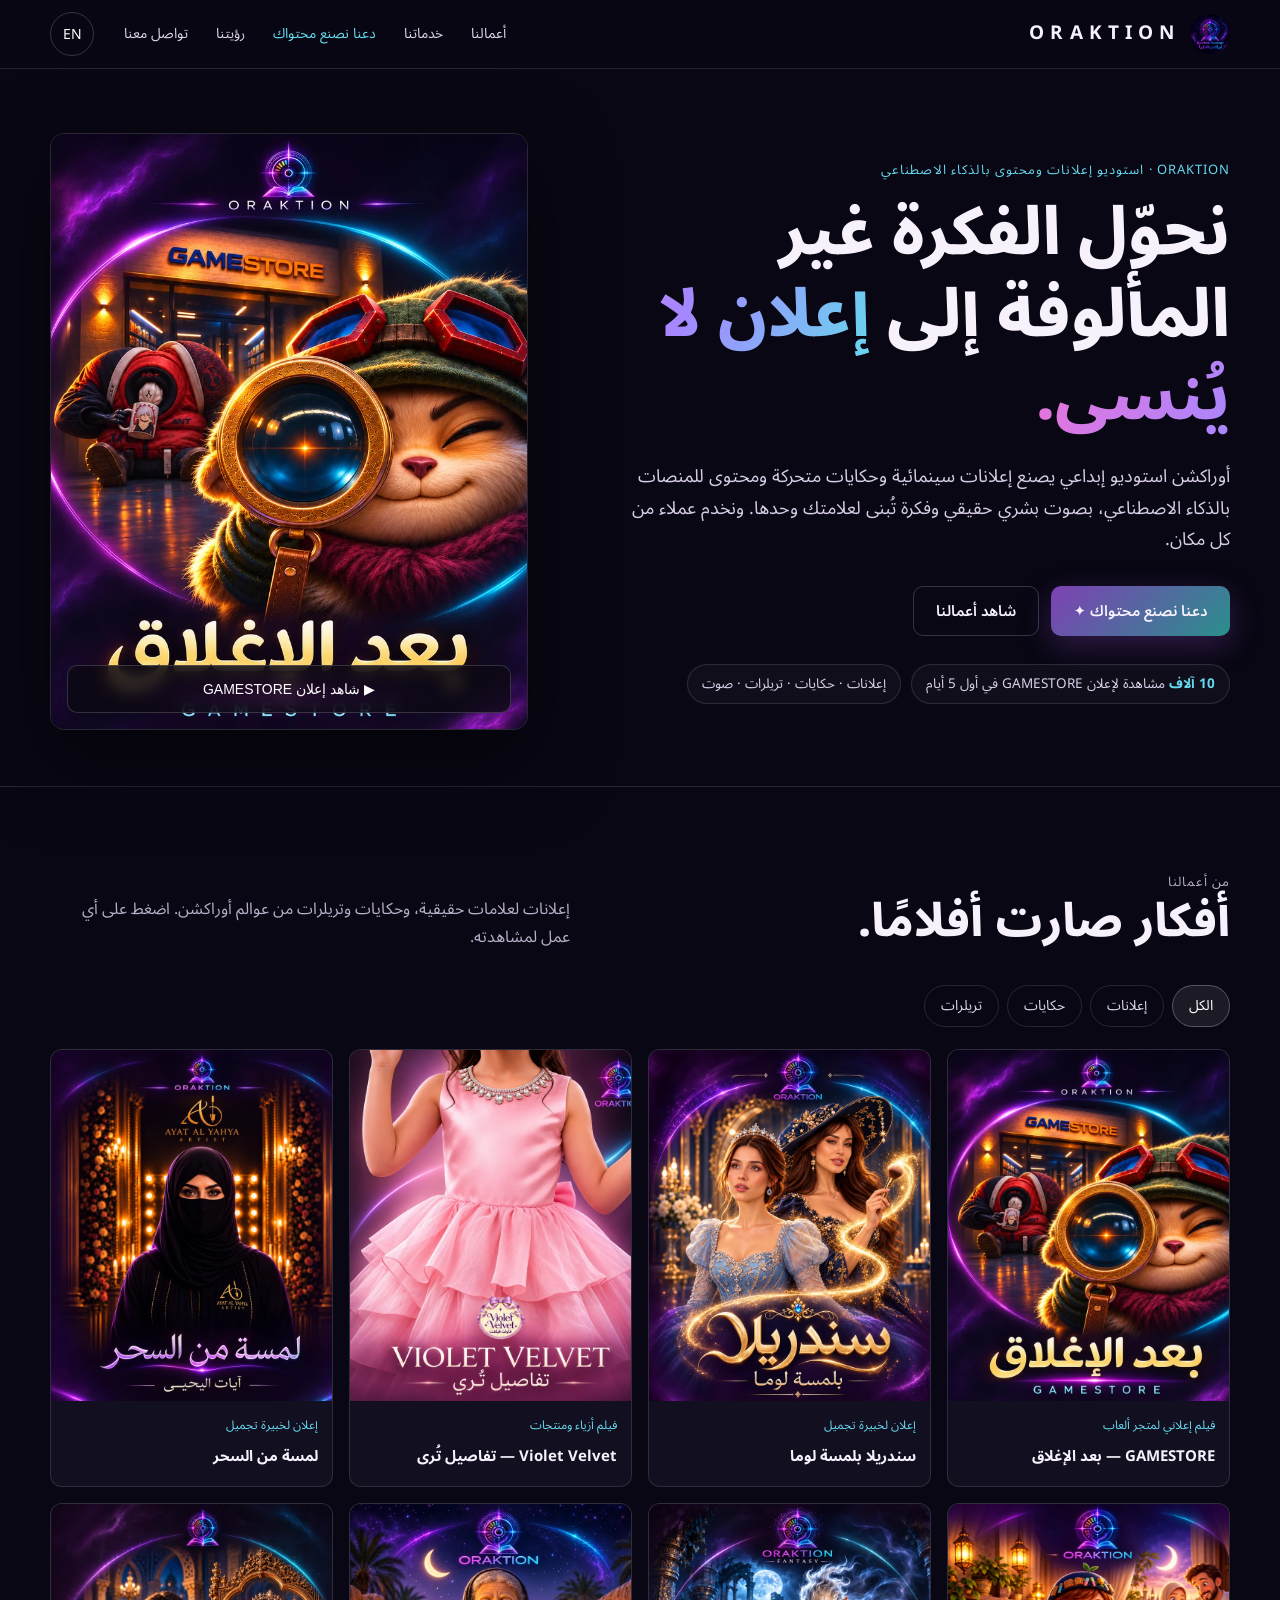
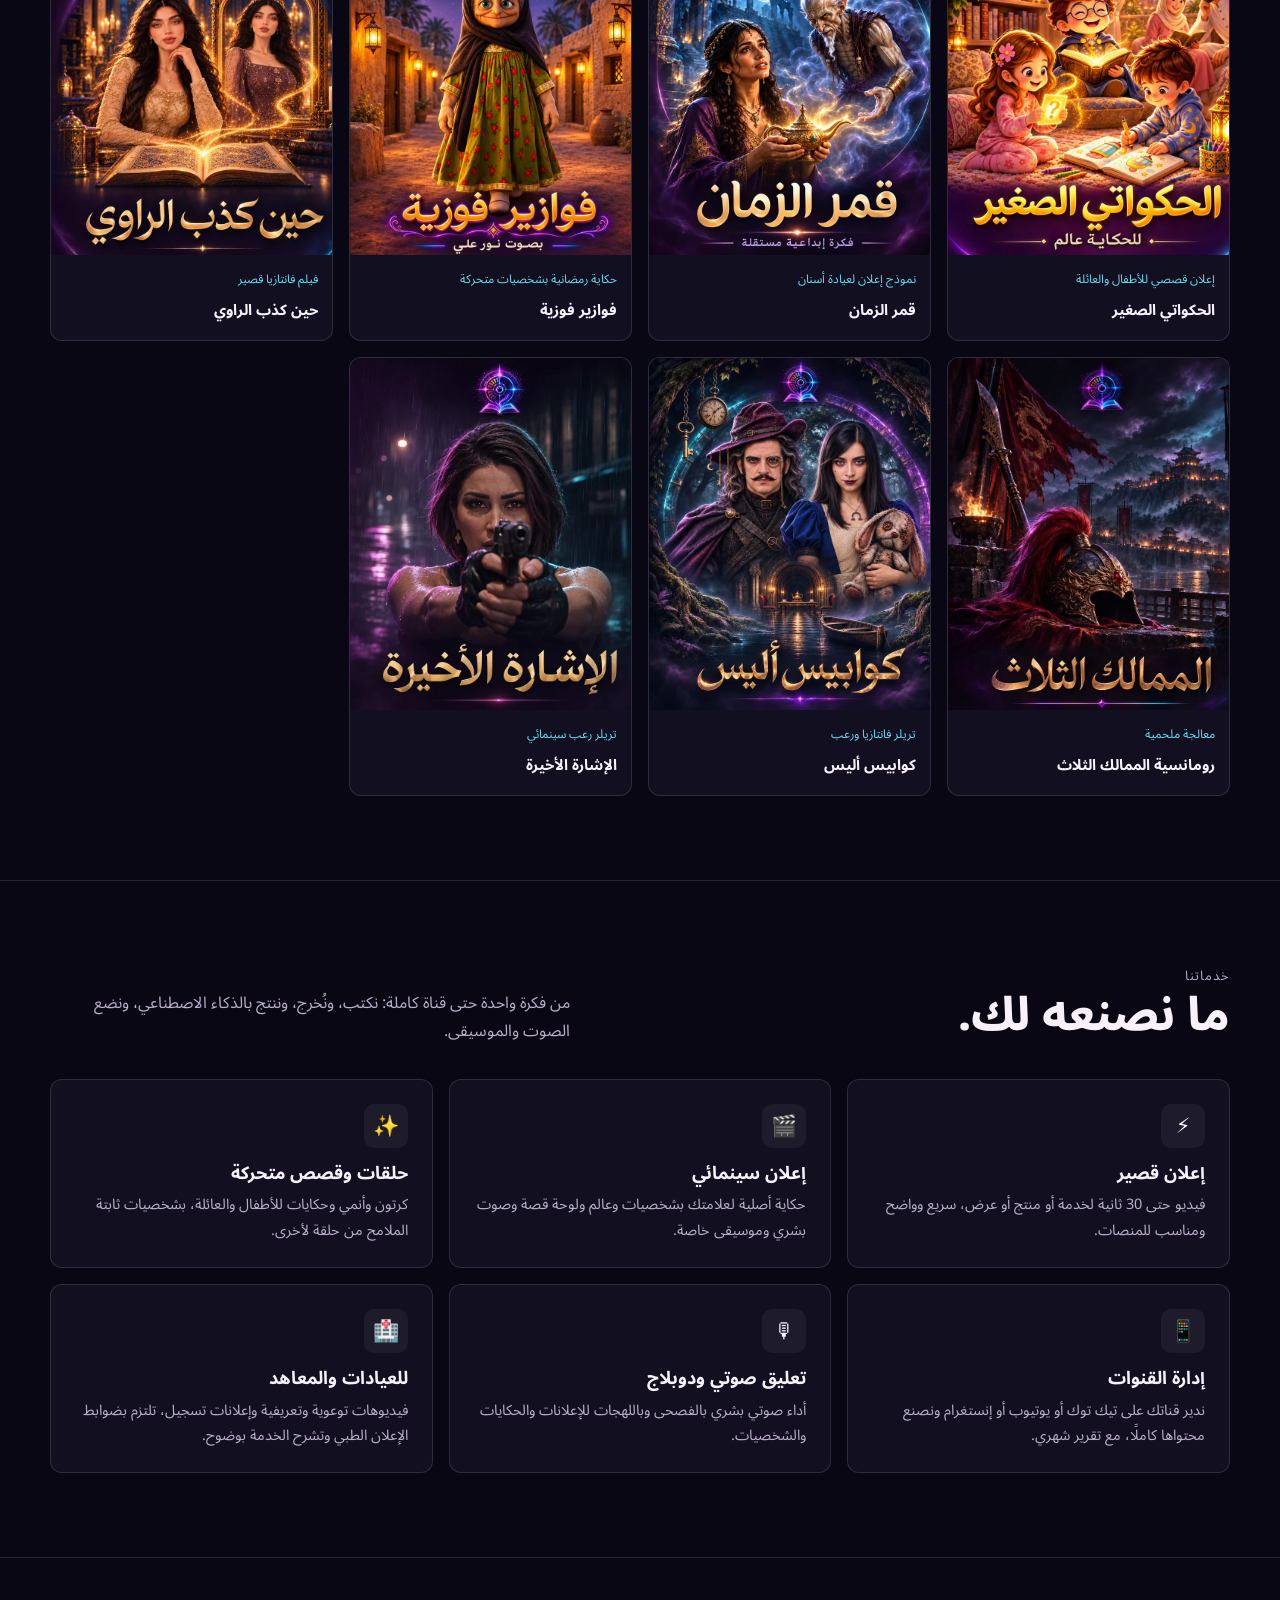
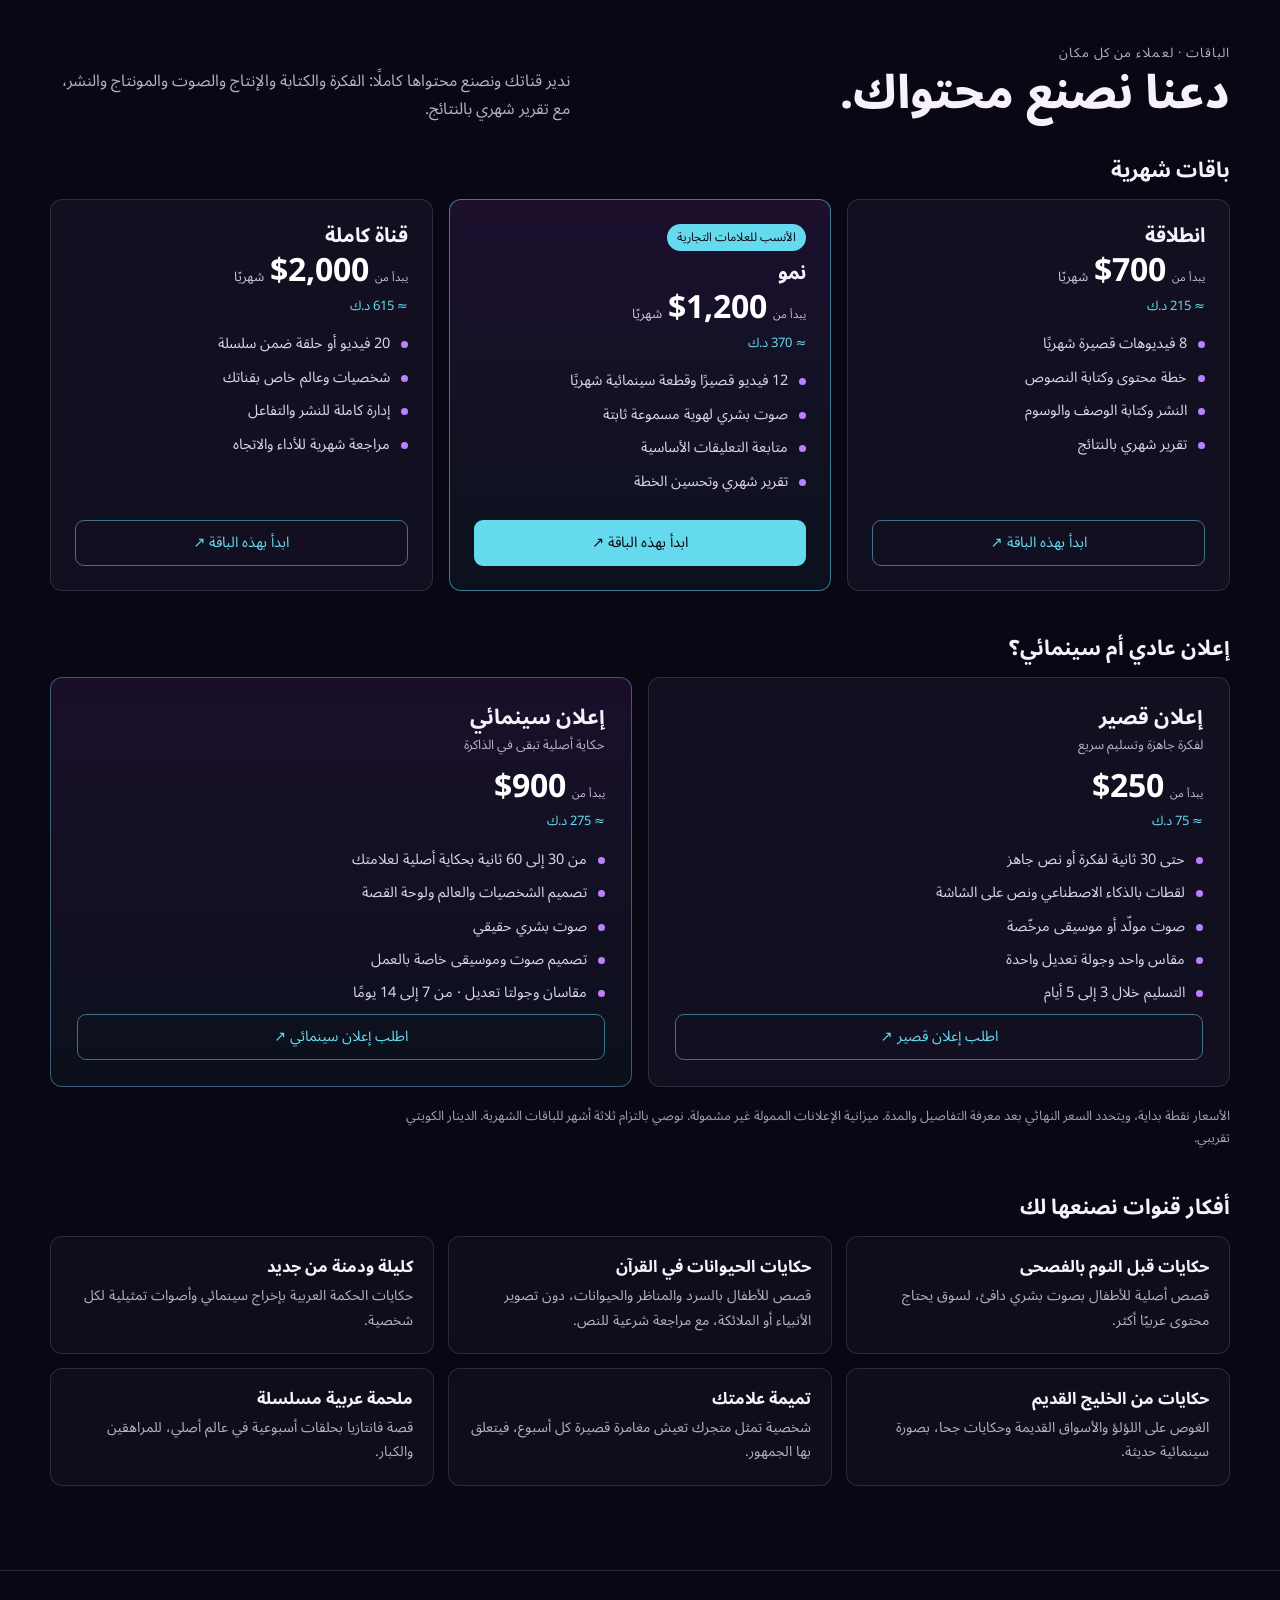
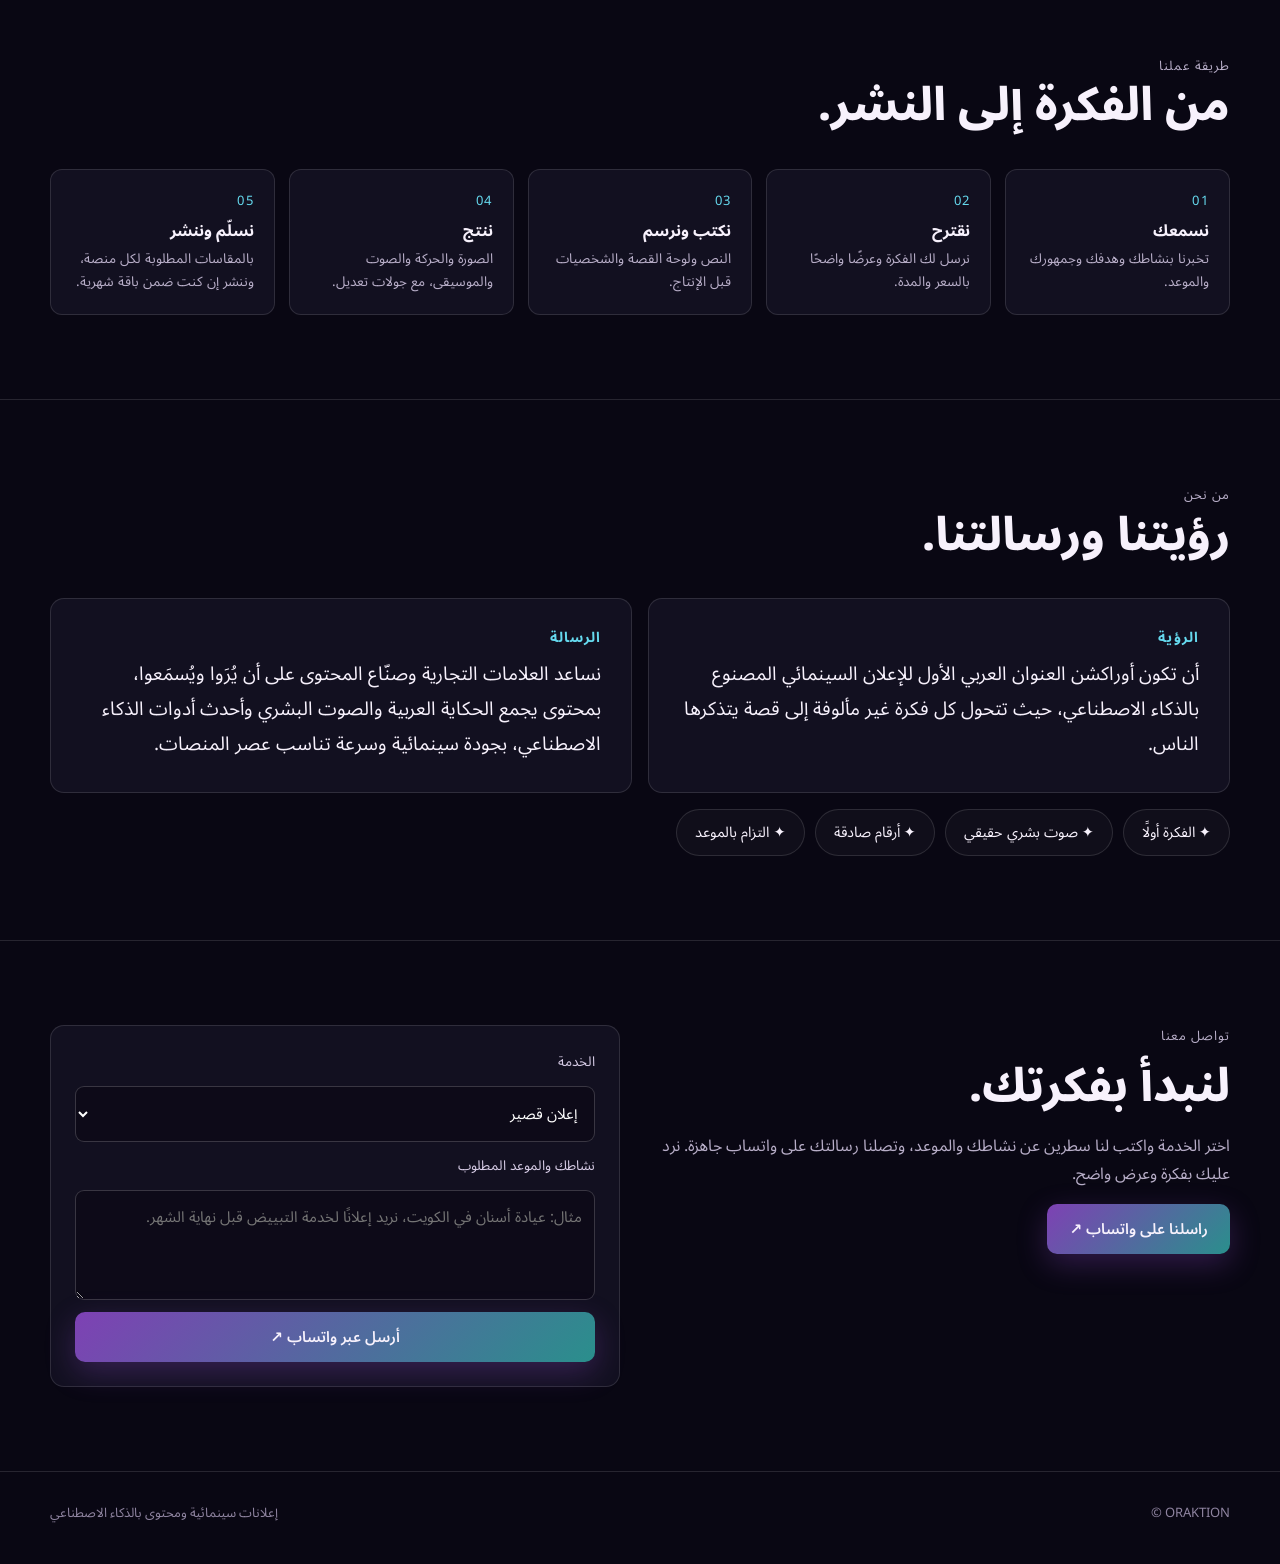
==== commit 2fc14d2c: "ORAKTION page: open in Arabic by default, jump to linked sections Co-Authored-By: Claude Opus 5.5 <n" ====
--- a/oraktion/index.html
+++ b/oraktion/index.html
@@ -132,7 +132,7 @@
  .menu{display:inline-block;margin-inline-start:auto}
  .nav{display:none;position:absolute;top:60px;inset-inline:12px;flex-direction:column;padding:8px;border-radius:12px;background:#140e1ff7;border:1px solid #3d2b4c;box-shadow:0 18px 40px #0009}
  .top.open .nav{display:flex}.nav a{min-height:46px;display:flex;align-items:center;font-size:15px}
- .hero{padding:34px 0 40px}.hero .lead{font-size:16px}
+ .hero{padding:44px 0 40px}.hero .lead{font-size:16px}
  .cta .btn{flex:1 1 100%}
  section.block{padding:56px 0}.head{flex-direction:column;align-items:start;gap:10px;margin-bottom:22px}
  .works{grid-template-columns:repeat(2,1fr);gap:10px}.work .cap{padding:10px}.work .cap strong{font-size:13.5px}
@@ -341,8 +341,10 @@
 document.addEventListener('click',e=>{if(!top.contains(e.target)){top.classList.remove('open');menu.textContent='☰';}});
 document.getElementById('brief').addEventListener('submit',e=>{e.preventDefault();const s=document.getElementById('svc').value,m=document.getElementById('msg').value.trim();window.open(waLink(T('مرحبًا أوراكشن ✦\nالخدمة: ','Hi ORAKTION ✦\nService: ')+s+'\n'+T('التفاصيل: ','Details: ')+(m||'—')),'_blank','noopener');});
 let saved='ar';
-try{saved=localStorage.getItem('ork-lang')||((navigator.language||'ar').toLowerCase().startsWith('ar')?'ar':'en')}catch(e){saved='ar'}
+try{saved=localStorage.getItem('ork-lang')||'ar'}catch(e){saved='ar'}
 setLang(saved);
+const jump=()=>{if(location.hash.length>1){const t=document.getElementById(location.hash.slice(1));if(t)t.scrollIntoView();}};
+requestAnimationFrame(jump);window.addEventListener('load',jump);
 })();
 </script>
 </body>
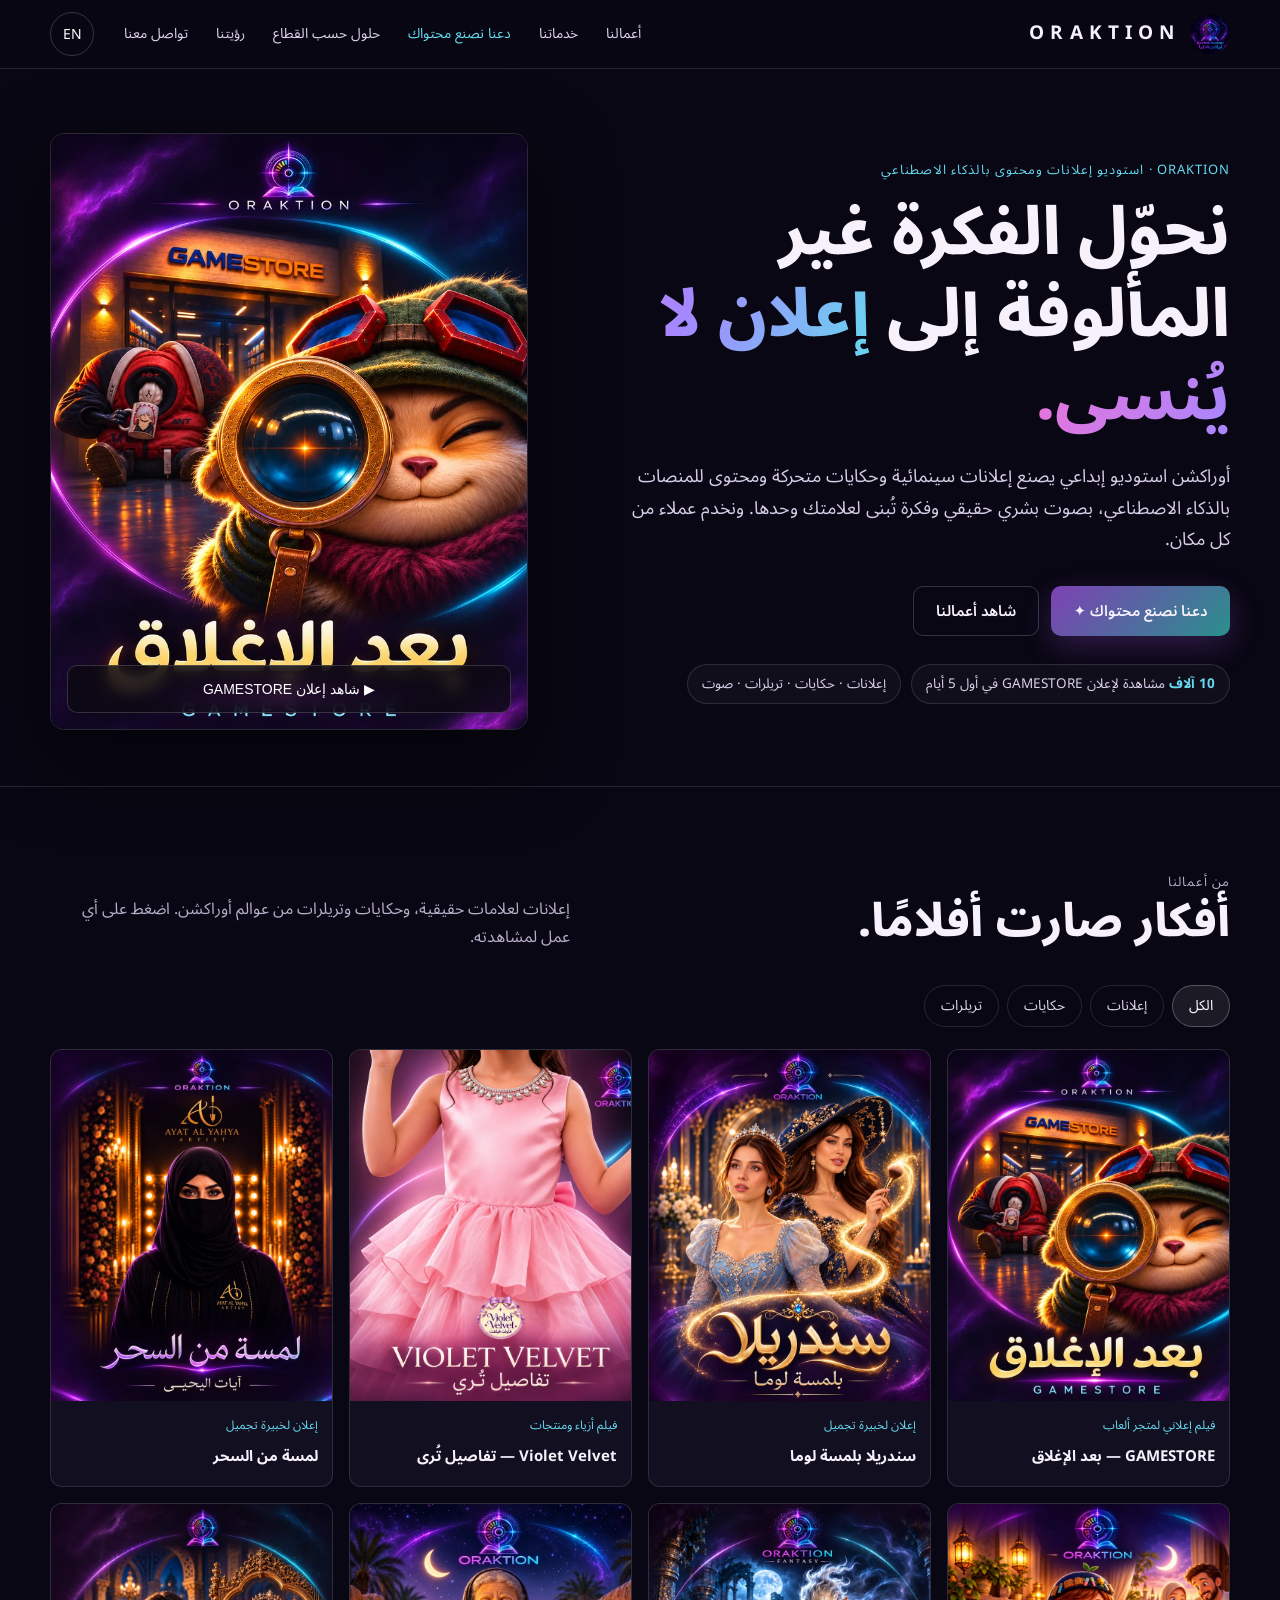
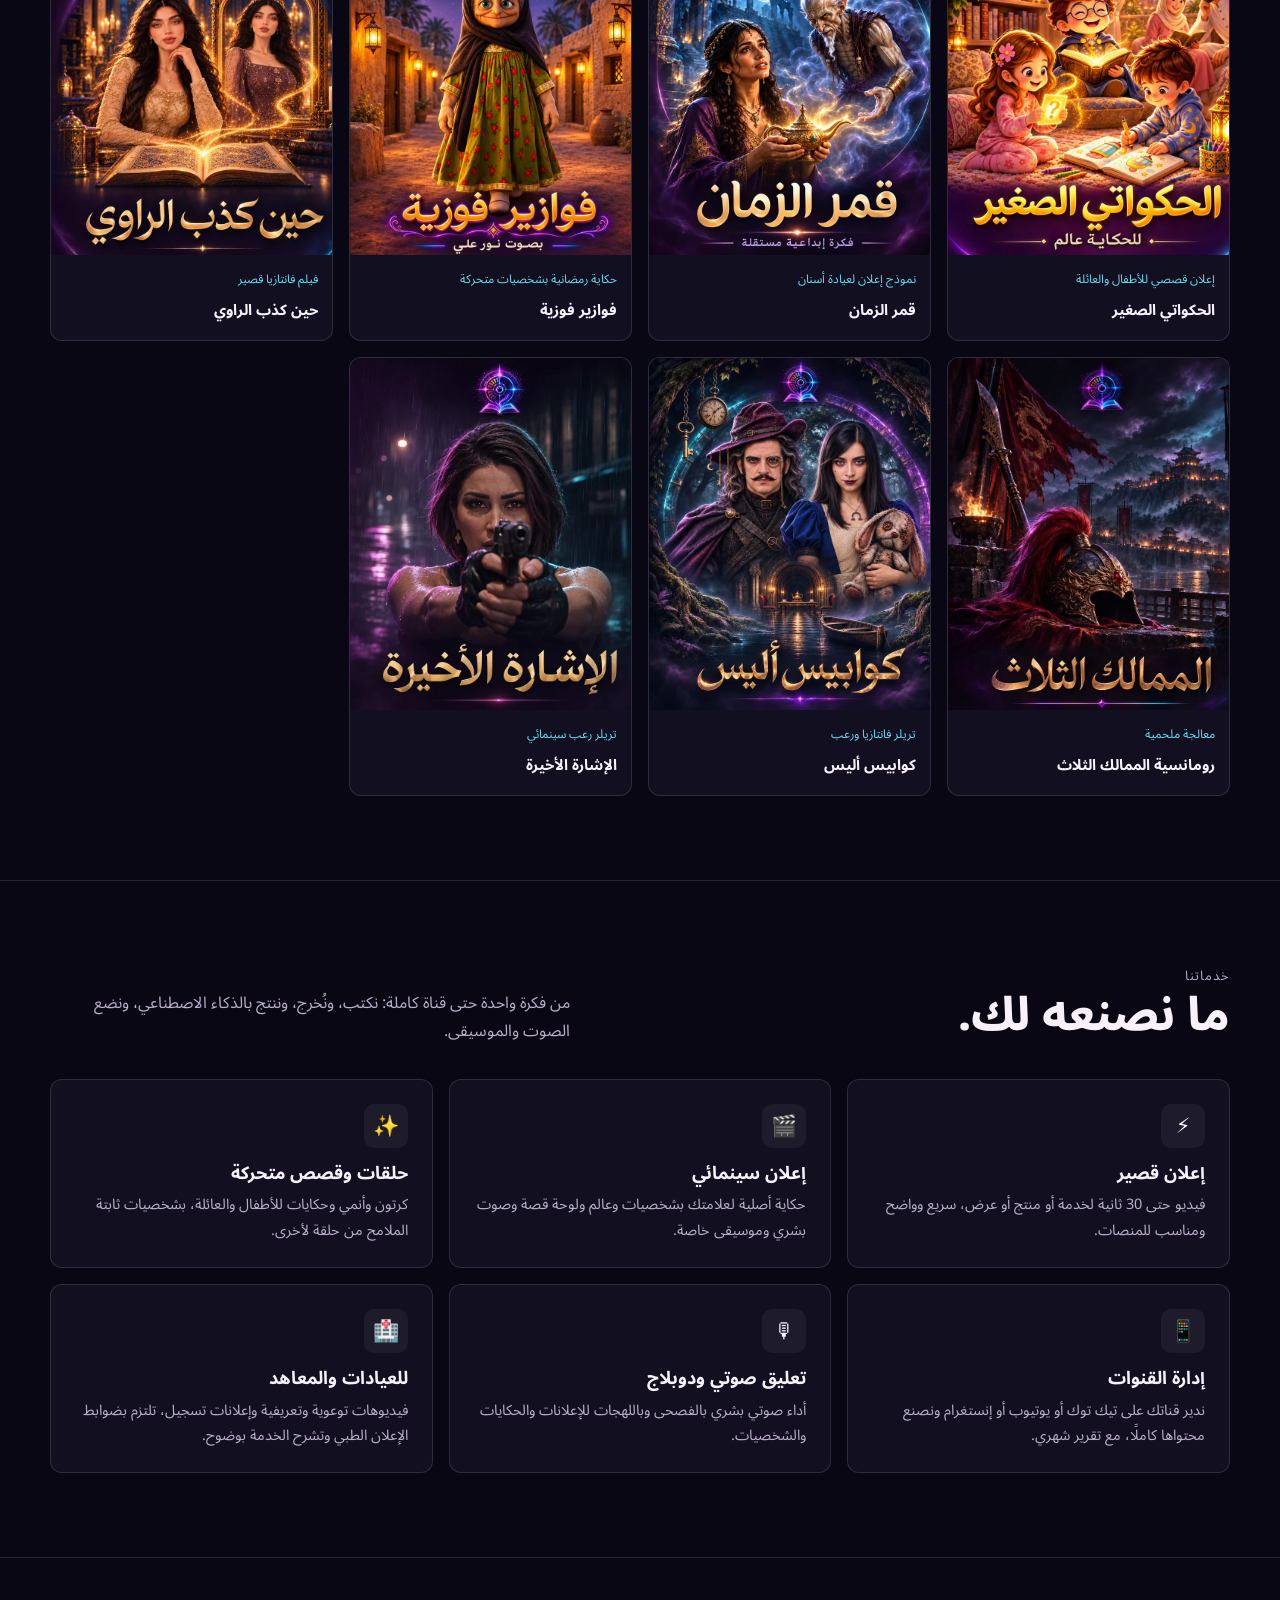
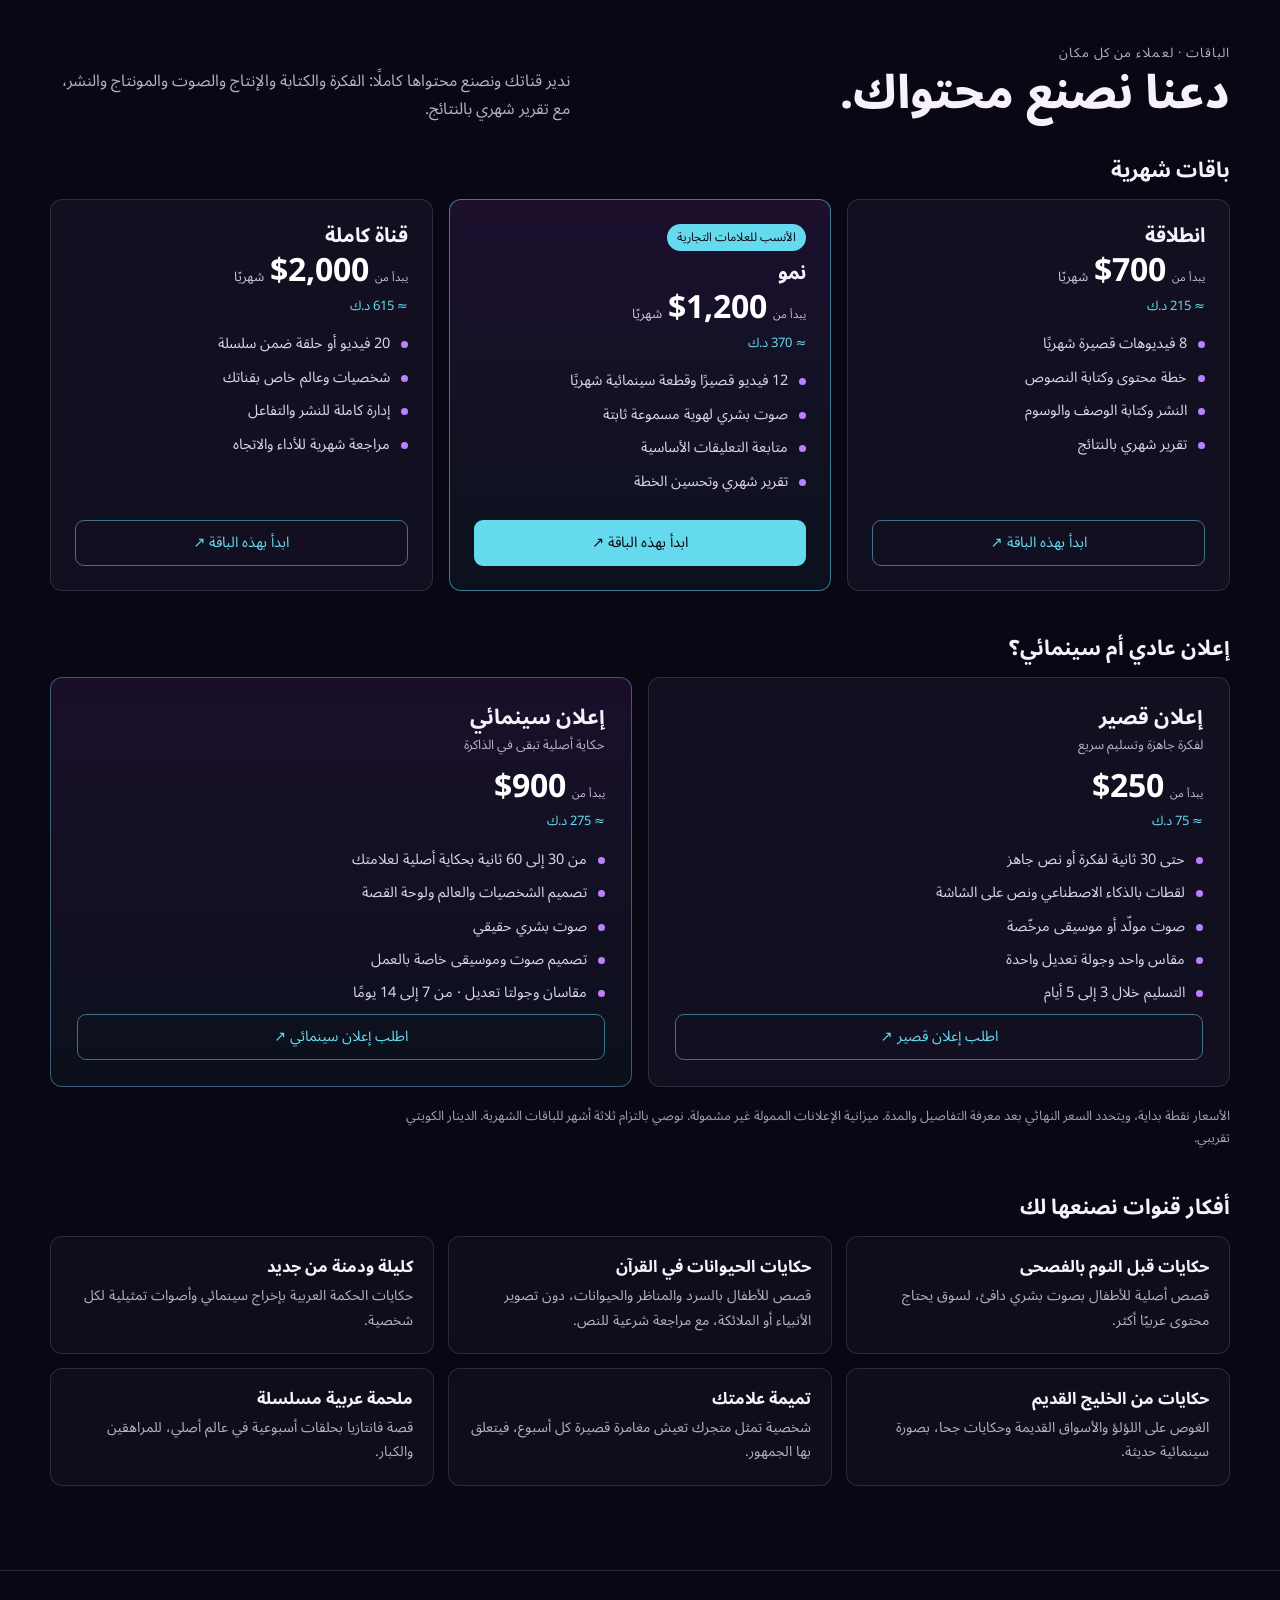
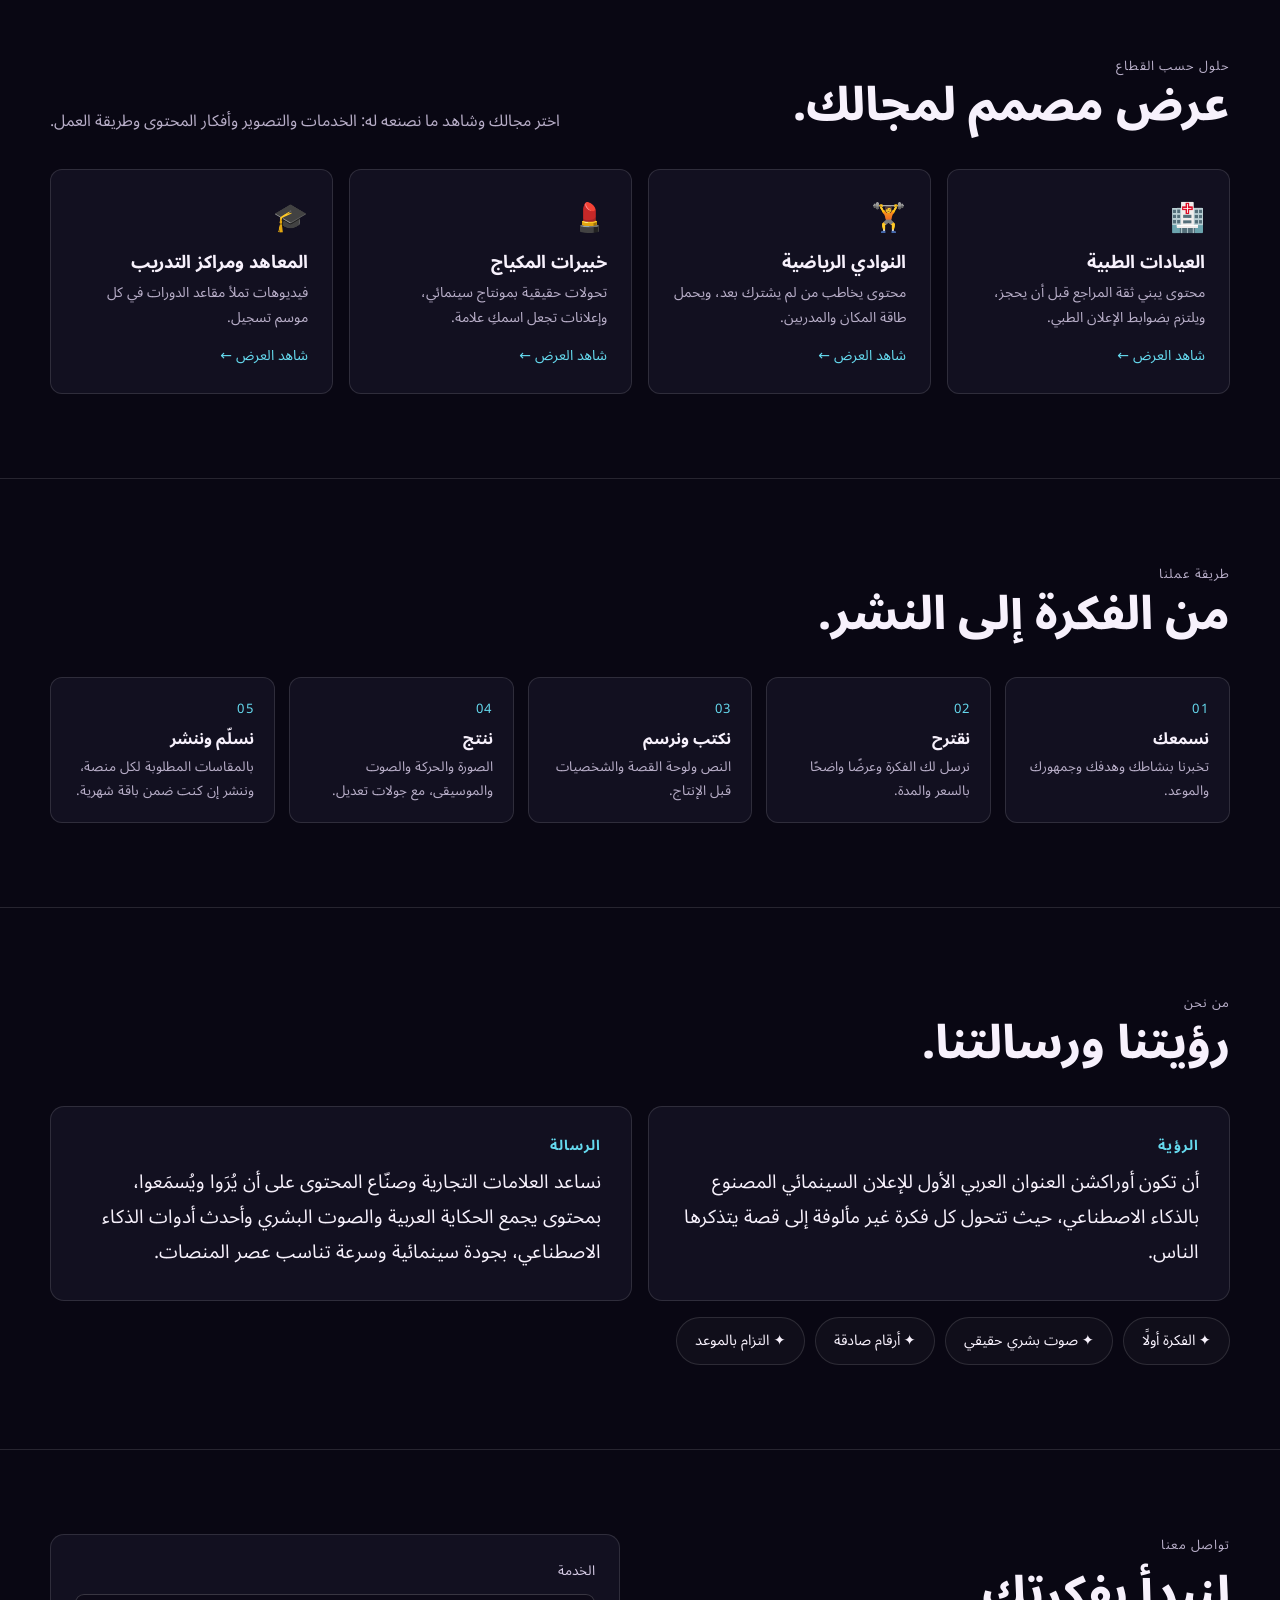
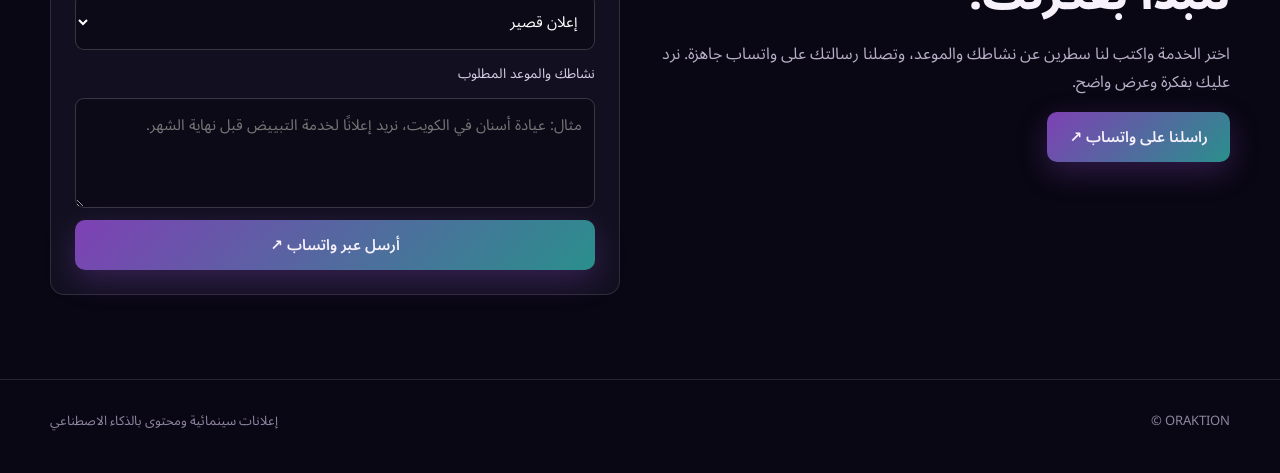
==== commit 854f6344: "ORAKTION page: add solutions-by-sector section Co-Authored-By: Claude Opus 5.5 <noreply@anthropic.co" ====
--- a/oraktion/index.html
+++ b/oraktion/index.html
@@ -117,6 +117,12 @@
 form.brief textarea{min-height:110px;resize:vertical}
 footer{border-top:1px solid var(--line);padding:30px 0 40px;color:#8f84a0;font-size:13px}
 footer .shell{display:flex;justify-content:space-between;gap:20px;flex-wrap:wrap}
+.sectors{display:grid;grid-template-columns:repeat(4,1fr);gap:16px}
+.sector{display:flex;flex-direction:column;gap:8px;padding:24px;border-radius:12px;background:var(--panel);border:1px solid var(--line);text-decoration:none;transition:border-color .2s,transform .2s}
+.sector:hover{border-color:#65d9ee88;transform:translateY(-2px)}
+.sector .ico{font-size:28px}.sector h3{font-size:18px}.sector p{margin:0;color:var(--muted);font-size:14px;flex:1}.sector .go{color:var(--cyan);font-size:14px;margin-top:6px}
+@media(max-width:1000px){.sectors{grid-template-columns:repeat(2,1fr)}}
+@media(max-width:760px){.sectors{grid-template-columns:1fr}}
 /* modal */
 .modal{position:fixed;inset:0;z-index:60;background:#000c;display:none;align-items:center;justify-content:center;padding:20px}
 .modal.open{display:flex}
@@ -158,6 +164,7 @@
    <a href="#work" data-ar="أعمالنا" data-en="Our work">أعمالنا</a>
    <a href="#services" data-ar="خدماتنا" data-en="Services">خدماتنا</a>
    <a href="#packages" class="hl" data-ar="دعنا نصنع محتواك" data-en="Let us create your content">دعنا نصنع محتواك</a>
+   <a href="#sectors" data-ar="حلول حسب القطاع" data-en="By sector">حلول حسب القطاع</a>
    <a href="#vision" data-ar="رؤيتنا" data-en="Our vision">رؤيتنا</a>
    <a href="#contact" data-ar="تواصل معنا" data-en="Contact">تواصل معنا</a>
   </nav>
@@ -223,6 +230,12 @@
  <h3 class="sub" data-ar="أفكار قنوات نصنعها لك" data-en="Channel ideas we can build for you">أفكار قنوات نصنعها لك</h3>
  <p class="hint" data-ar="اسحب لمشاهدة المزيد ←" data-en="Swipe to see more →">اسحب لمشاهدة المزيد ←</p>
  <div class="ideas" id="ideas"></div>
+</div></section>
+
+<section class="block" id="sectors"><div class="shell">
+ <div class="head"><div><p class="eyebrow" data-ar="حلول حسب القطاع" data-en="SOLUTIONS BY SECTOR">حلول حسب القطاع</p><h2 data-ar="عرض مصمم لمجالك." data-en="A presentation built for your field.">عرض مصمم لمجالك.</h2></div>
+ <p data-ar="اختر مجالك وشاهد ما نصنعه له: الخدمات والتصوير وأفكار المحتوى وطريقة العمل." data-en="Choose your field and see what we make for it: services, photography, content ideas and how we work.">اختر مجالك وشاهد ما نصنعه له: الخدمات والتصوير وأفكار المحتوى وطريقة العمل.</p></div>
+ <div class="sectors"><a class="sector" href="decks/clinics.html"><span class="ico">🏥</span><h3 data-ar="العيادات الطبية" data-en="Medical clinics">العيادات الطبية</h3><p data-ar="محتوى يبني ثقة المراجع قبل أن يحجز، ويلتزم بضوابط الإعلان الطبي." data-en="Content that earns patient trust before booking, within medical advertising rules.">محتوى يبني ثقة المراجع قبل أن يحجز، ويلتزم بضوابط الإعلان الطبي.</p><span class="go" data-ar="شاهد العرض ←" data-en="View the presentation →">شاهد العرض ←</span></a><a class="sector" href="decks/gyms.html"><span class="ico">🏋️</span><h3 data-ar="النوادي الرياضية" data-en="Gyms &amp; fitness">النوادي الرياضية</h3><p data-ar="محتوى يخاطب من لم يشترك بعد، ويحمل طاقة المكان والمدربين." data-en="Content that speaks to people who haven’t joined yet, with the energy of your space.">محتوى يخاطب من لم يشترك بعد، ويحمل طاقة المكان والمدربين.</p><span class="go" data-ar="شاهد العرض ←" data-en="View the presentation →">شاهد العرض ←</span></a><a class="sector" href="decks/makeup.html"><span class="ico">💄</span><h3 data-ar="خبيرات المكياج" data-en="Makeup artists">خبيرات المكياج</h3><p data-ar="تحولات حقيقية بمونتاج سينمائي، وإعلانات تجعل اسمكِ علامة." data-en="Real transformations with cinematic editing, and ads that turn your name into a brand.">تحولات حقيقية بمونتاج سينمائي، وإعلانات تجعل اسمكِ علامة.</p><span class="go" data-ar="شاهد العرض ←" data-en="View the presentation →">شاهد العرض ←</span></a><a class="sector" href="decks/institutes.html"><span class="ico">🎓</span><h3 data-ar="المعاهد ومراكز التدريب" data-en="Institutes &amp; training">المعاهد ومراكز التدريب</h3><p data-ar="فيديوهات تملأ مقاعد الدورات في كل موسم تسجيل." data-en="Videos that fill your courses every enrolment season.">فيديوهات تملأ مقاعد الدورات في كل موسم تسجيل.</p><span class="go" data-ar="شاهد العرض ←" data-en="View the presentation →">شاهد العرض ←</span></a></div>
 </div></section>
 
 <section class="block" id="process"><div class="shell">
@@ -327,8 +340,8 @@
  document.getElementById('mb-w').href=waLink(g);document.getElementById('wa-direct').href=waLink(g);
  document.title=T('ORAKTION | أوراكشن — إعلانات سينمائية ومحتوى بالذكاء الاصطناعي','ORAKTION — Cinematic AI ads & content');
 }
-function setLang(l){document.documentElement.lang=l;document.documentElement.dir=l==='en'?'ltr':'rtl';try{localStorage.setItem('ork-lang',l)}catch(e){}render();}
-document.getElementById('lang').addEventListener('click',()=>setLang(isEn()?'ar':'en'));
+function setLang(l,save){document.documentElement.lang=l;document.documentElement.dir=l==='en'?'ltr':'rtl';if(save){try{localStorage.setItem('ork-lang-v2',l)}catch(e){}}render();}
+document.getElementById('lang').addEventListener('click',()=>setLang(isEn()?'ar':'en',true));
 document.querySelector('.filters').addEventListener('click',e=>{const b=e.target.closest('button');if(!b)return;document.querySelectorAll('.filters button').forEach(x=>x.setAttribute('aria-pressed',String(x===b)));const f=b.dataset.f;document.querySelectorAll('.work').forEach(w=>w.hidden=f!=='all'&&w.dataset.t!==f);});
 const modal=document.getElementById('modal'),mv=document.getElementById('mv');
 const close=()=>{modal.classList.remove('open');mv.pause();mv.removeAttribute('src');mv.load();};
@@ -341,7 +354,7 @@
 document.addEventListener('click',e=>{if(!top.contains(e.target)){top.classList.remove('open');menu.textContent='☰';}});
 document.getElementById('brief').addEventListener('submit',e=>{e.preventDefault();const s=document.getElementById('svc').value,m=document.getElementById('msg').value.trim();window.open(waLink(T('مرحبًا أوراكشن ✦\nالخدمة: ','Hi ORAKTION ✦\nService: ')+s+'\n'+T('التفاصيل: ','Details: ')+(m||'—')),'_blank','noopener');});
 let saved='ar';
-try{saved=localStorage.getItem('ork-lang')||'ar'}catch(e){saved='ar'}
+try{saved=localStorage.getItem('ork-lang-v2')||'ar'}catch(e){saved='ar'}
 setLang(saved);
 const jump=()=>{if(location.hash.length>1){const t=document.getElementById(location.hash.slice(1));if(t)t.scrollIntoView();}};
 requestAnimationFrame(jump);window.addEventListener('load',jump);
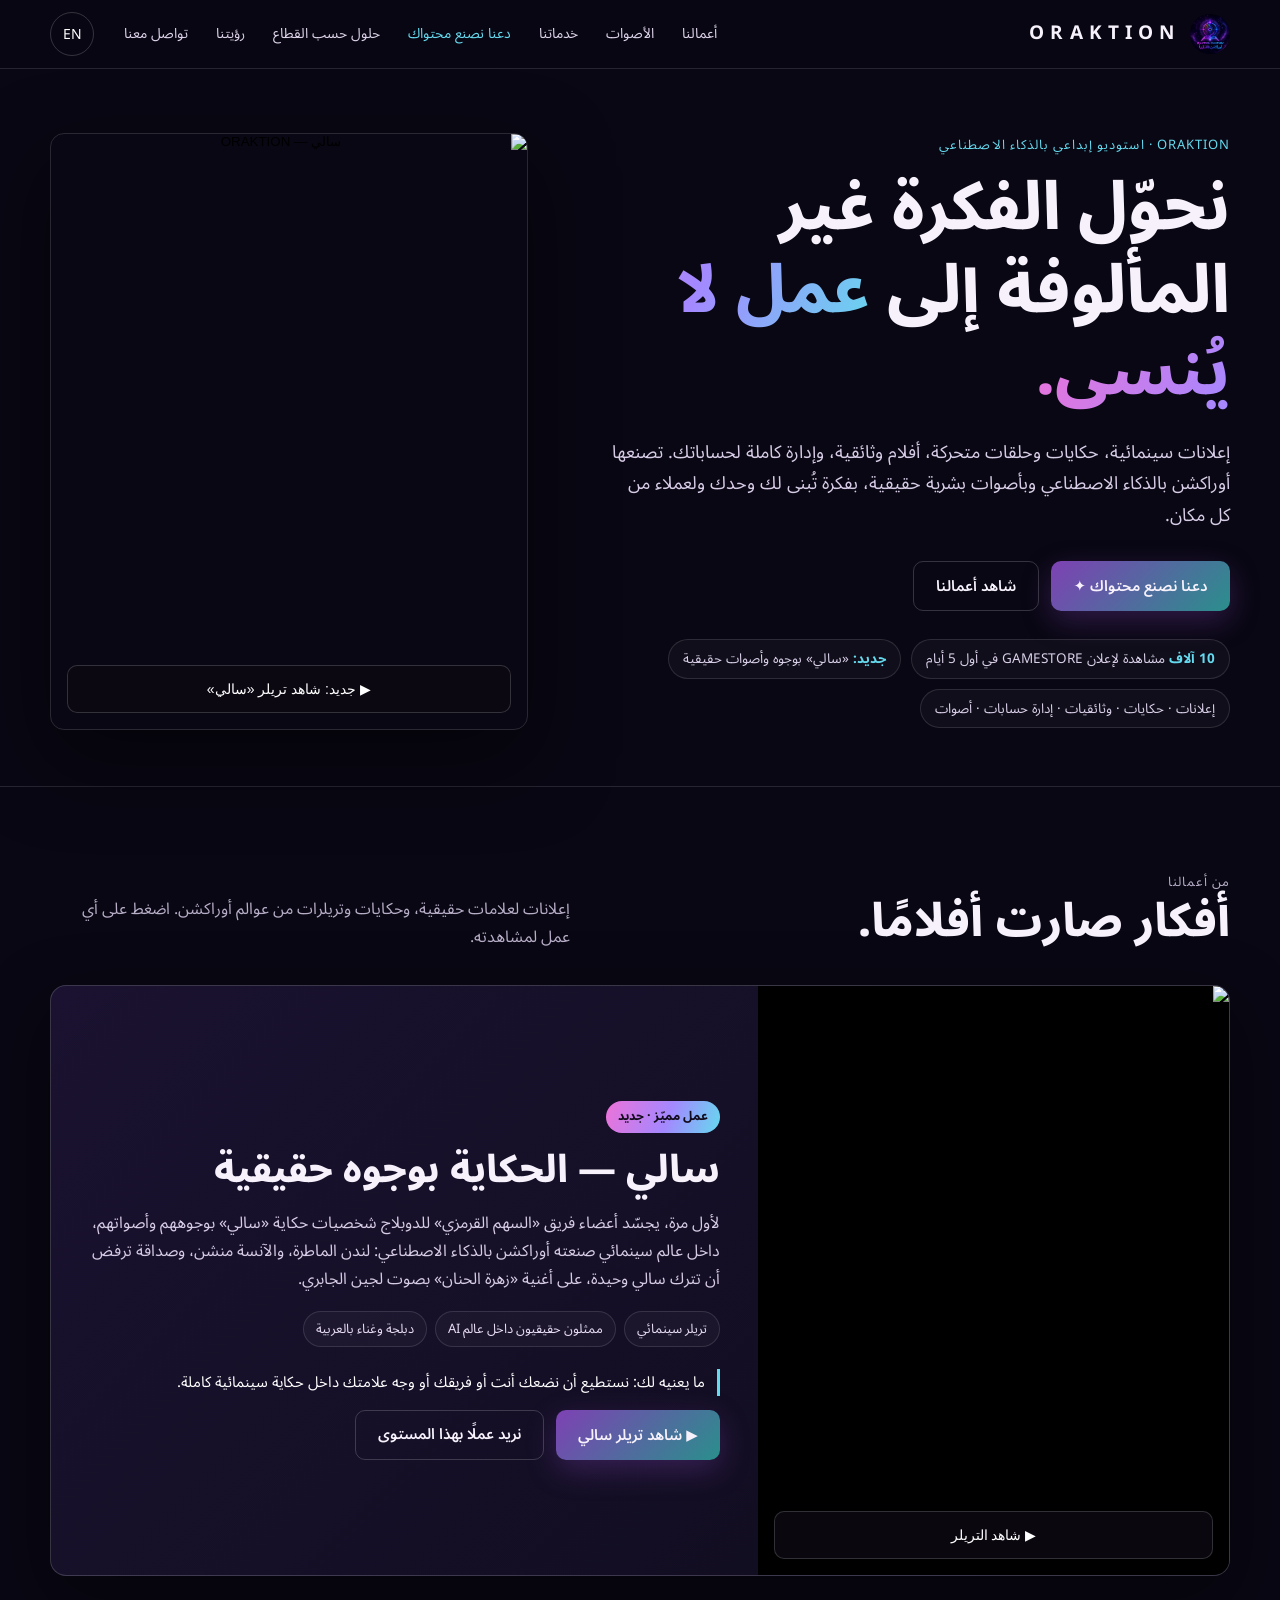
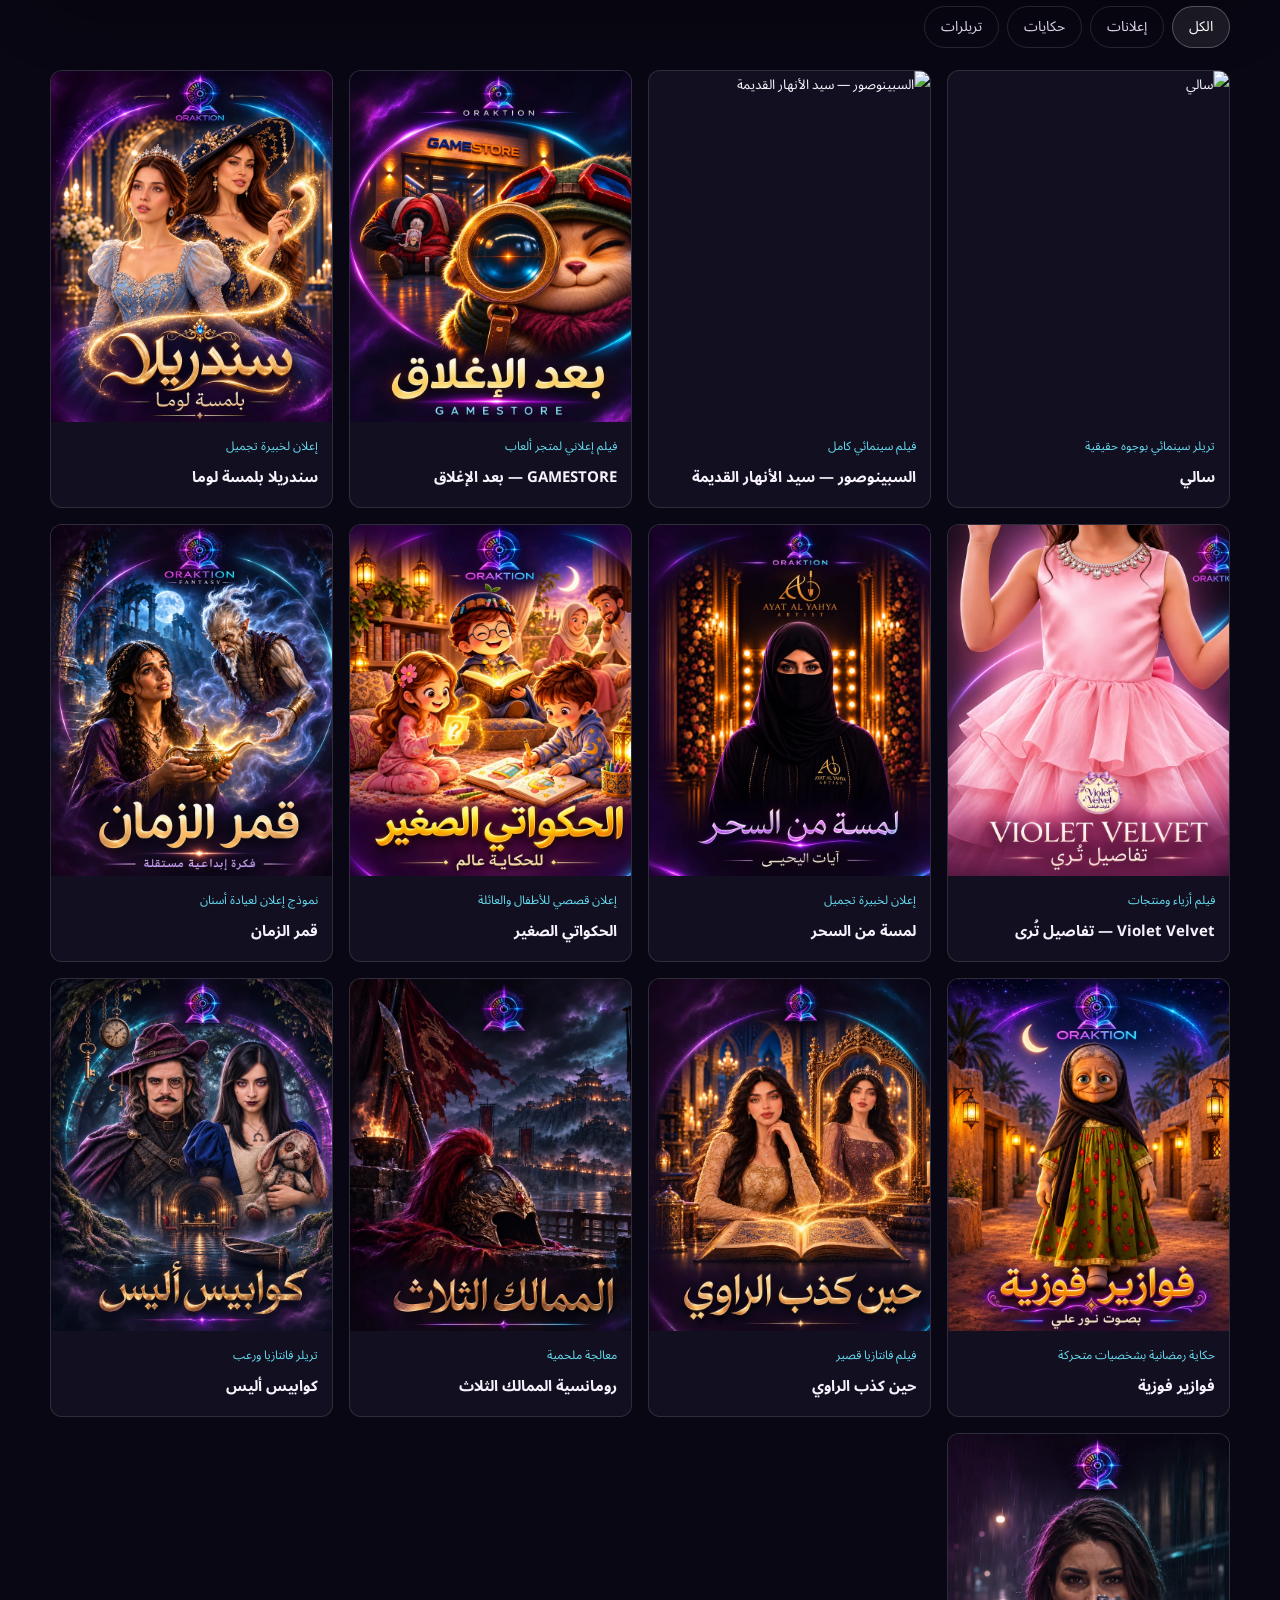
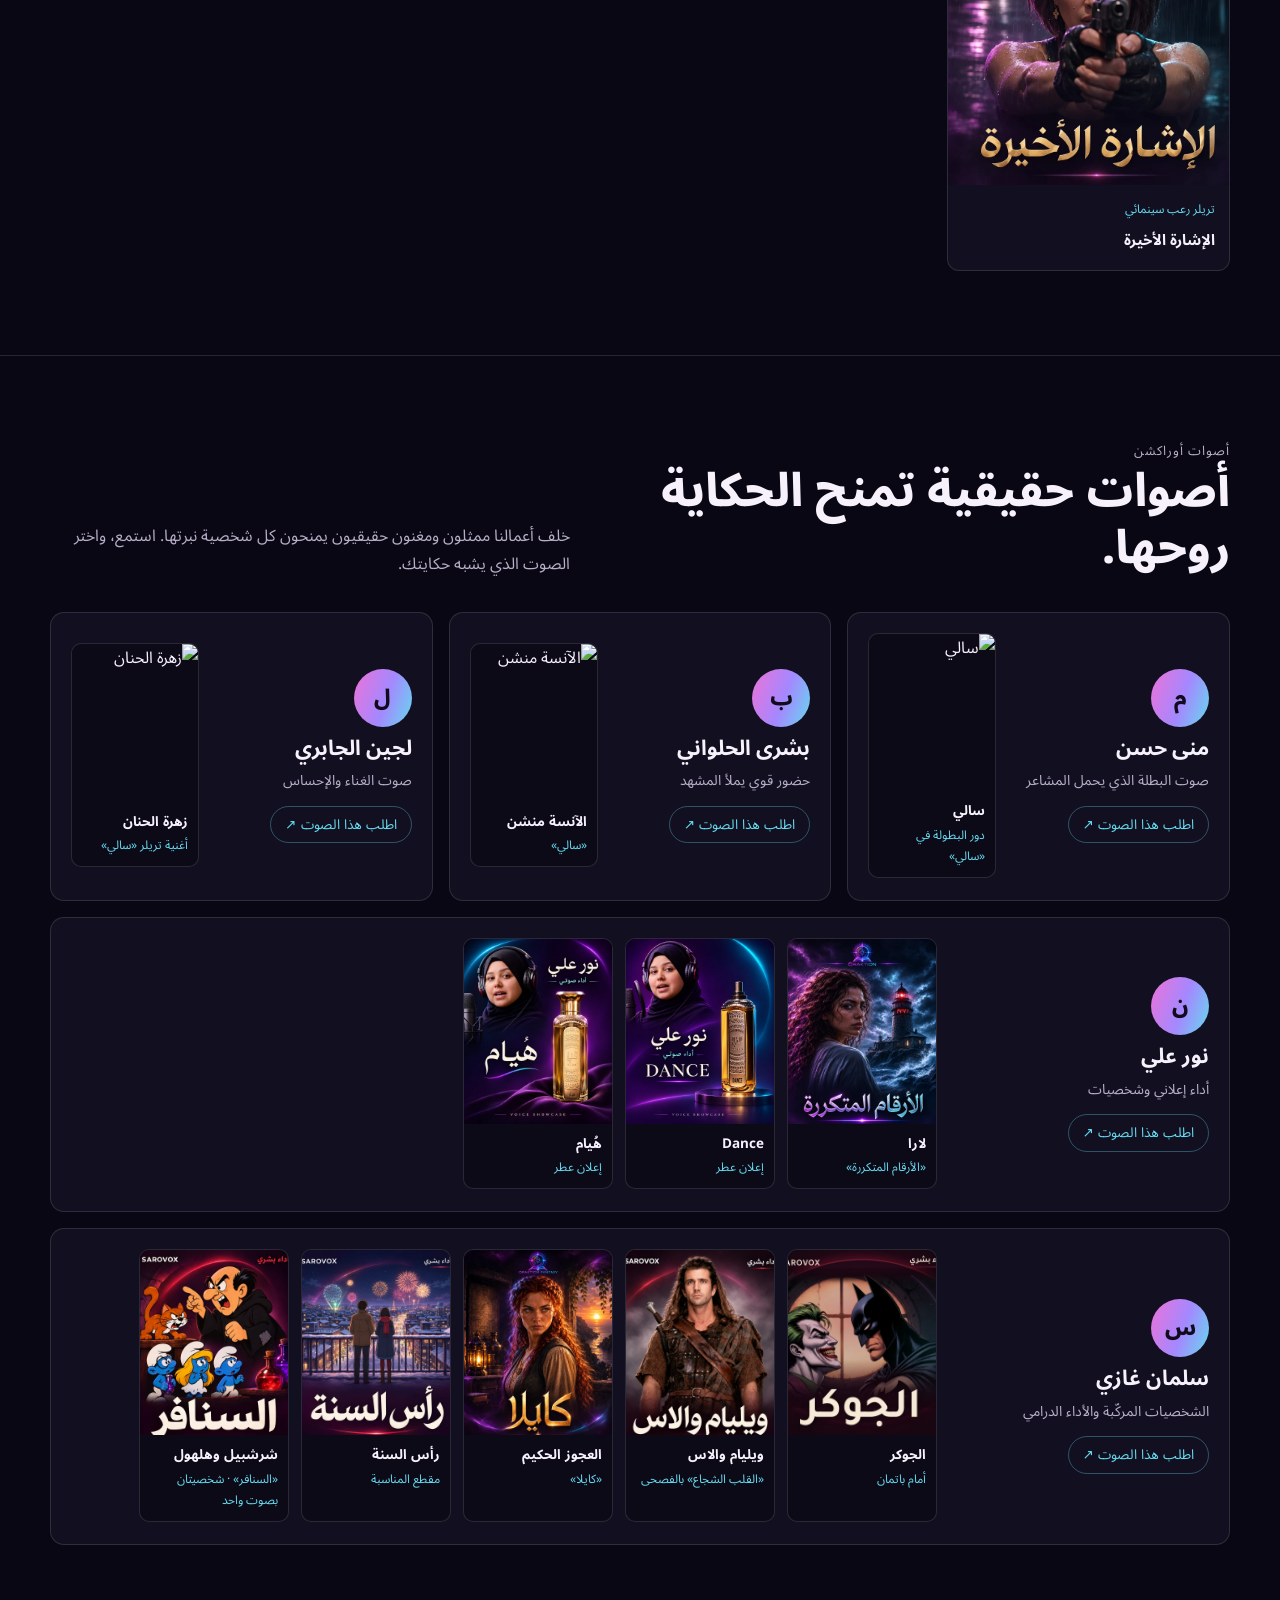
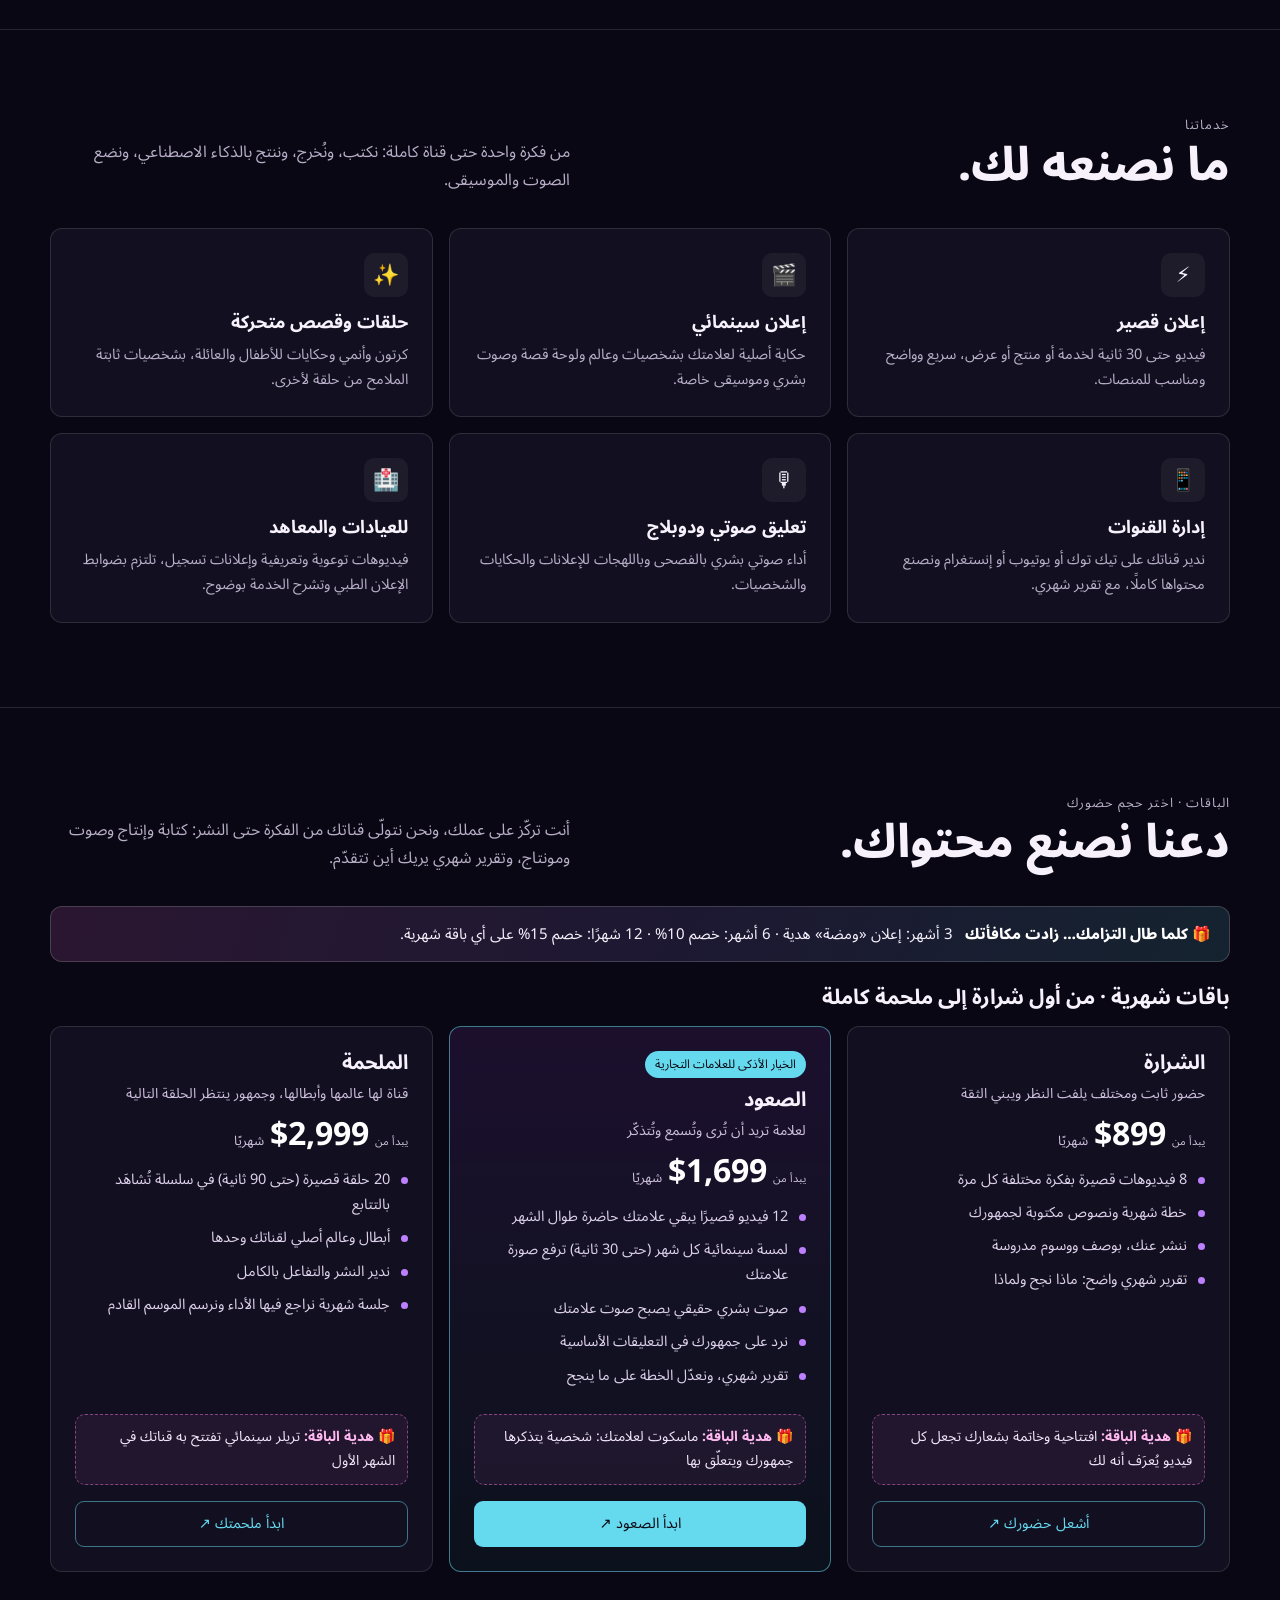
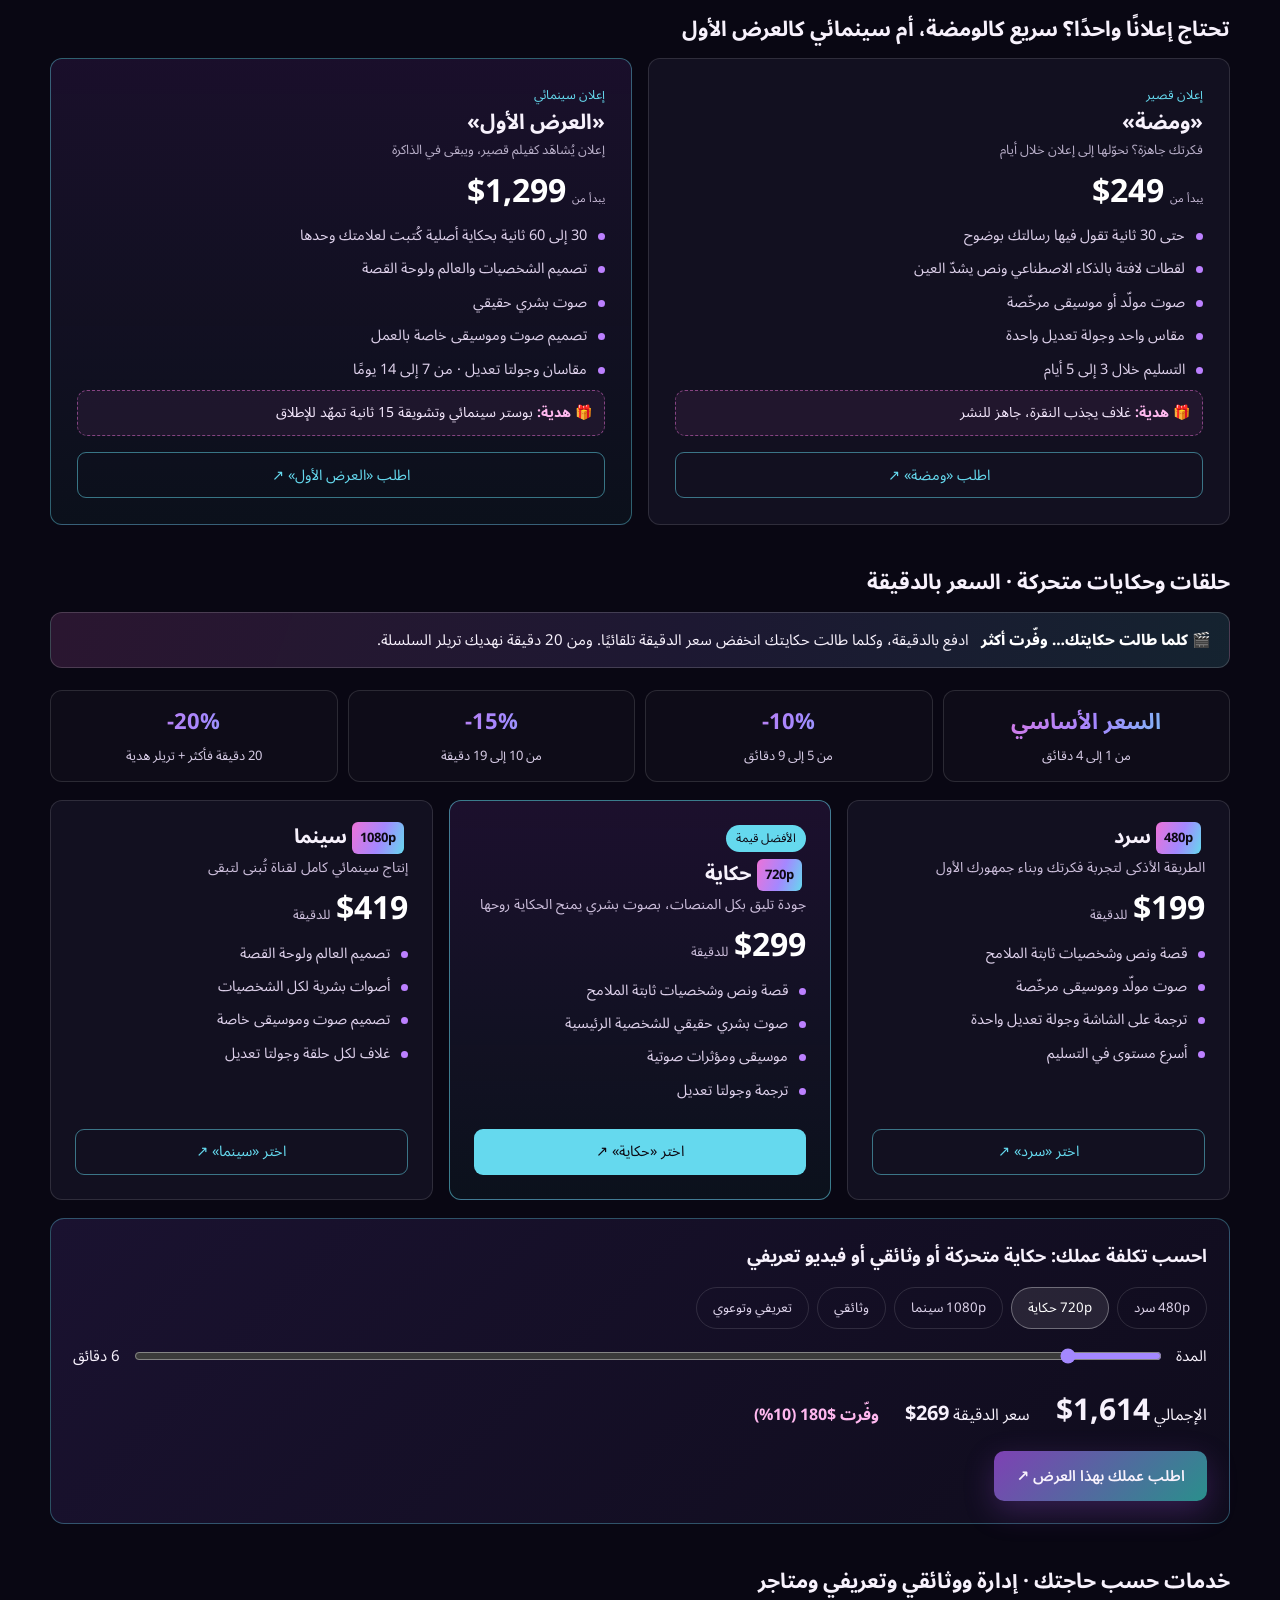
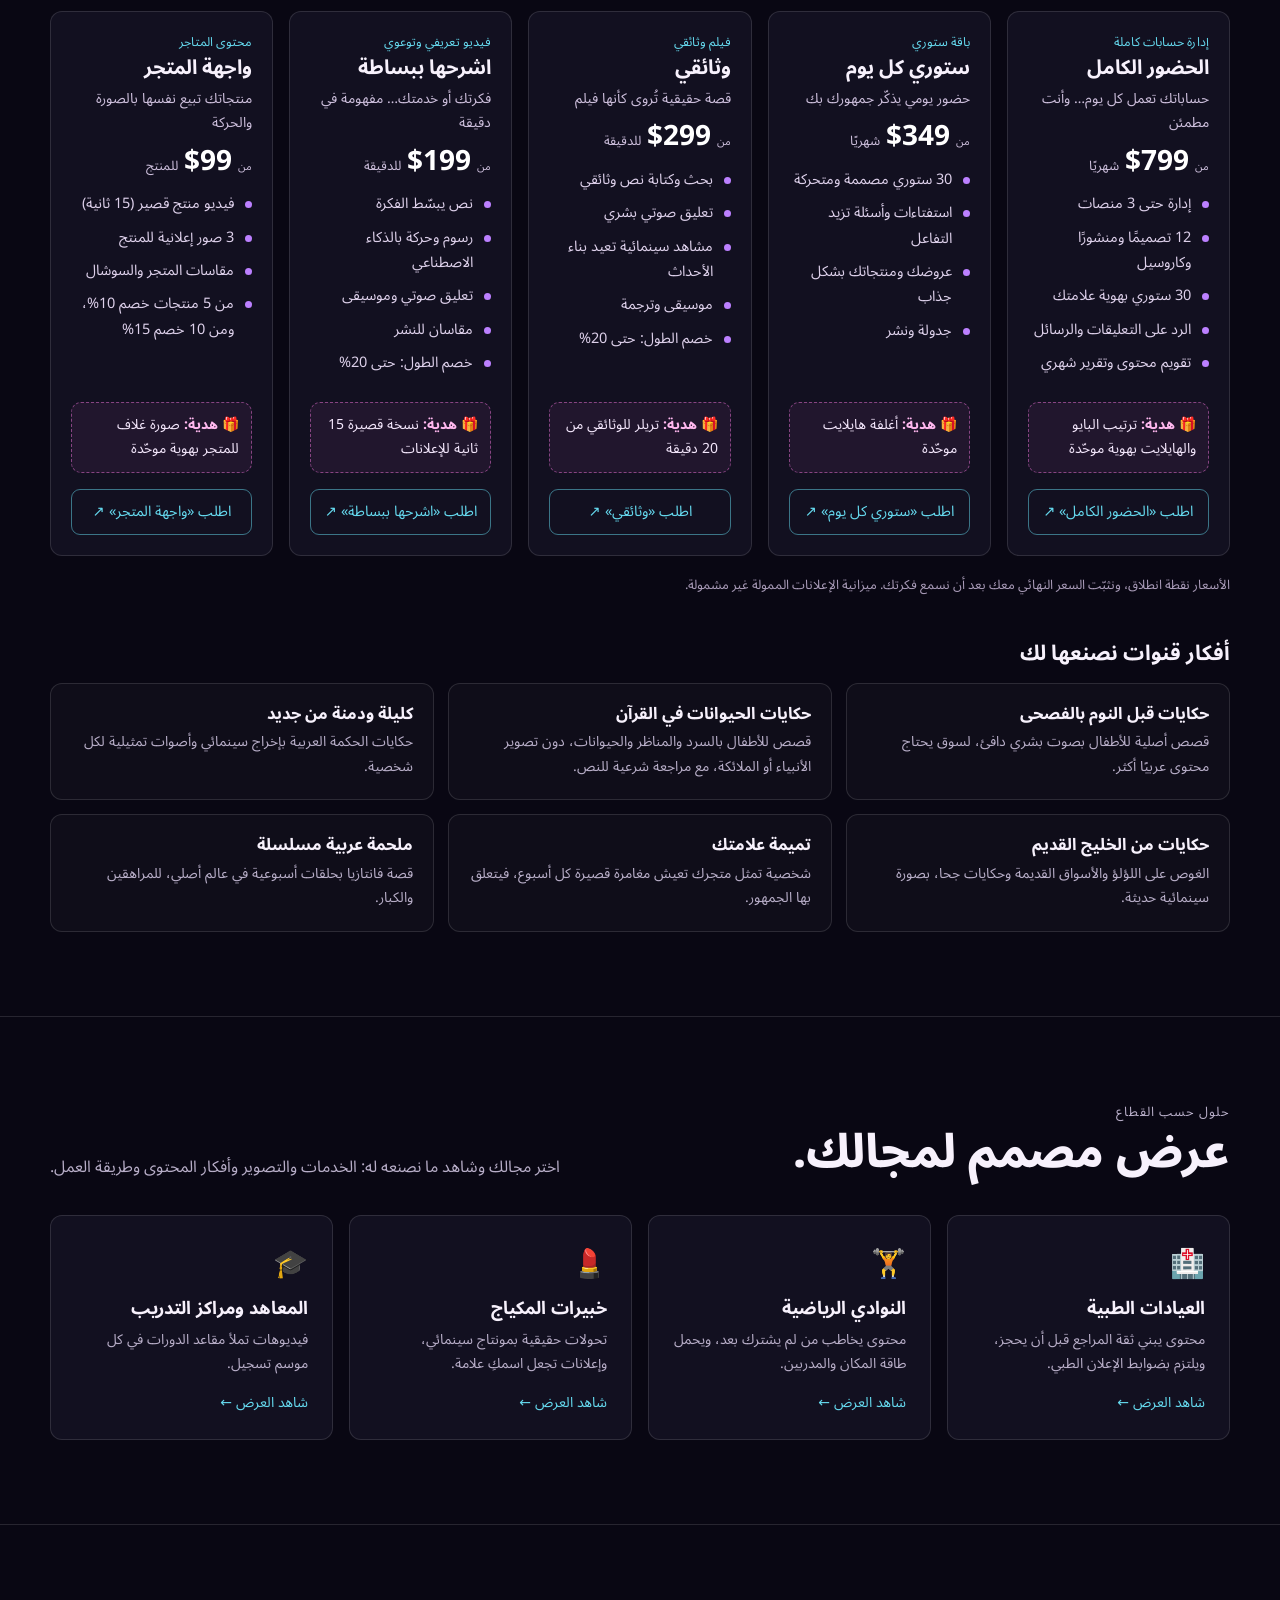
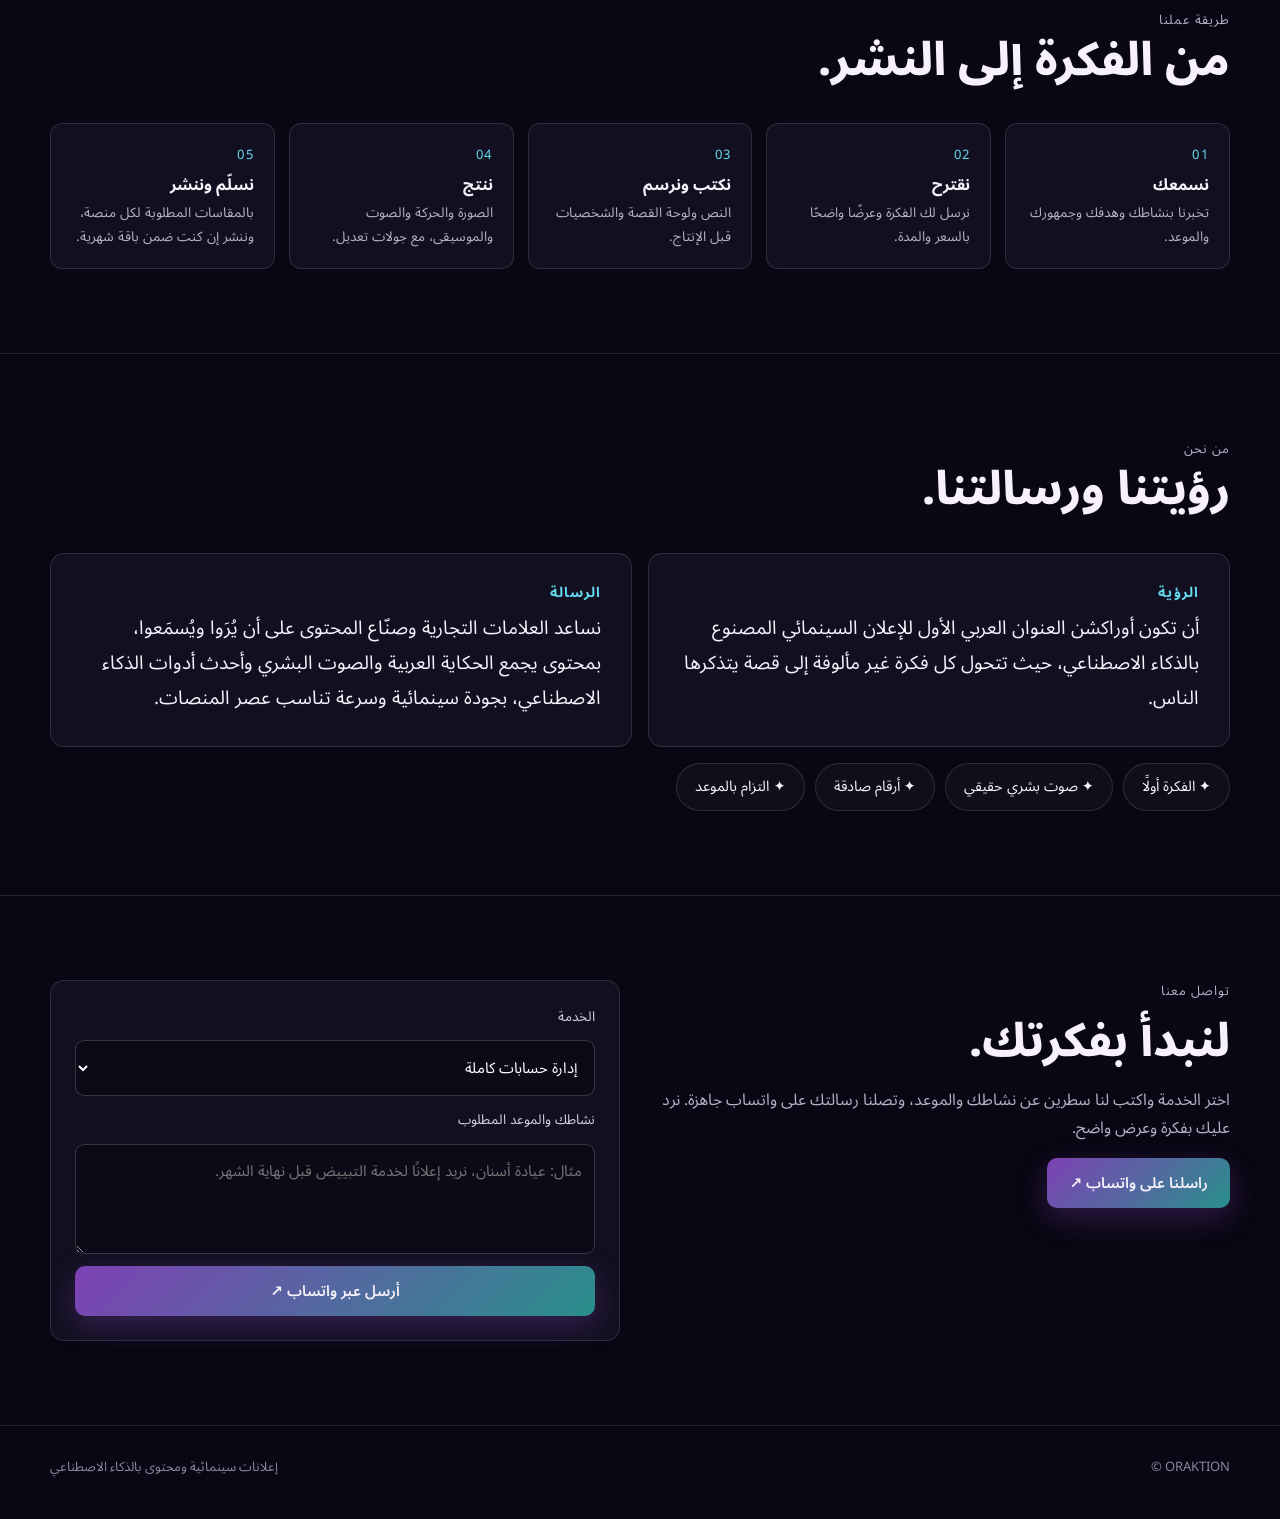
==== commit 1f4a3647: "Update ORAKTION page: USD prices, new packages and services Sync with oraktionai.github.io (prices i" ====
--- a/oraktion/index.html
+++ b/oraktion/index.html
@@ -3,15 +3,15 @@
 <head>
 <meta charset="utf-8">
 <meta name="viewport" content="width=device-width,initial-scale=1,viewport-fit=cover">
-<title>ORAKTION | أوراكشن — إعلانات سينمائية ومحتوى بالذكاء الاصطناعي</title>
-<meta name="description" content="أوراكشن استوديو إبداعي يصنع إعلانات سينمائية ومحتوى فيديو بالذكاء الاصطناعي، ويدير قنوات تيك توك ويوتيوب وإنستغرام لعملاء من كل مكان.">
+<title>ORAKTION | أوراكشن — إعلانات وحكايات ووثائقيات بالذكاء الاصطناعي</title>
+<meta name="description" content="أوراكشن استوديو إبداعي يصنع إعلانات سينمائية وحكايات متحركة وأفلامًا وثائقية بالذكاء الاصطناعي، ويدير الحسابات بالكامل لعملاء من كل مكان.">
 <meta property="og:title" content="ORAKTION | أوراكشن">
-<meta property="og:description" content="إعلانات سينمائية ومحتوى بالذكاء الاصطناعي من أفكار غير مألوفة.">
+<meta property="og:description" content="إعلانات وحكايات ووثائقيات ومحتوى بالذكاء الاصطناعي من أفكار غير مألوفة.">
 <meta property="og:image" content="https://salman-creative-work.github.io/assets/oraktion-official-logo.jpg">
 <meta name="theme-color" content="#090713">
-<link rel="icon" href="../assets/favicon.svg">
+<link rel="icon" href="https://salman-creative-work.github.io/assets/favicon.svg">
 <style>
-@font-face{font-family:Arabic;src:url('../assets/NotoSansArabic.ttf') format('truetype');font-weight:100 900;font-display:swap}
+@font-face{font-family:Arabic;src:url('https://salman-creative-work.github.io/assets/NotoSansArabic.ttf') format('truetype');font-weight:100 900;font-display:swap}
 :root{--bg:#090713;--panel:#121020;--panel2:#171329;--paper:#f7f1fc;--muted:#b8aec8;--line:#ffffff1f;--violet:#bc80ff;--pink:#ed72d8;--cyan:#65d9ee;--grad:linear-gradient(110deg,#ed72d8,#a488ff 54%,#65d9ee)}
 *{box-sizing:border-box}html{scroll-behavior:smooth;scroll-padding-top:80px}
 body{margin:0;background:var(--bg);color:var(--paper);font-family:Arabic,system-ui,sans-serif;line-height:1.75;-webkit-font-smoothing:antialiased}
@@ -84,6 +84,14 @@
 /* packages */
 .pks{display:grid;grid-template-columns:repeat(3,1fr);gap:16px}
 .pk{display:flex;flex-direction:column;padding:24px;border-radius:12px;border:1px solid var(--line);background:var(--panel)}
+/* offers */
+.pk .tag{color:#cdbfdc;font-size:14px;margin:0 0 12px}
+.gift{margin:0 0 16px;padding:10px 12px;border-radius:10px;border:1px dashed #ed72d880;background:#ed72d812;font-size:14px;color:#f3e6fb}
+.gift b{color:#ffb8ef;font-weight:700}
+.compare .kind,.pk .kind{display:block;font-size:12.5px;color:var(--cyan);margin-bottom:2px}
+.offer{display:flex;flex-wrap:wrap;gap:6px 12px;align-items:center;padding:14px 18px;margin:0 0 22px;border-radius:12px;background:linear-gradient(110deg,#ed72d826,#a488ff22 54%,#65d9ee22);border:1px solid #ffffff2a;font-size:15px}
+.offer b{font-weight:800;color:#fff}
+.pk h3 .q{font-size:13px;font-weight:700;color:#0d0913;background:var(--grad);border-radius:6px;padding:2px 8px;vertical-align:middle;margin-inline-end:4px}
 .pk.feat{border-color:#65d9ee88;background:linear-gradient(180deg,#7e41b42a,#2a8f8c14)}
 .pk h3{font-size:20px;margin-bottom:6px}.pk ul{flex:1;margin-bottom:18px}
 .flag{align-self:flex-start;font-size:12px;color:#0d0913;background:var(--cyan);border-radius:20px;padding:3px 10px;margin-bottom:10px}
@@ -123,6 +131,55 @@
 .sector .ico{font-size:28px}.sector h3{font-size:18px}.sector p{margin:0;color:var(--muted);font-size:14px;flex:1}.sector .go{color:var(--cyan);font-size:14px;margin-top:6px}
 @media(max-width:1000px){.sectors{grid-template-columns:repeat(2,1fr)}}
 @media(max-width:760px){.sectors{grid-template-columns:1fr}}
+/* featured */
+.featw{display:grid;grid-template-columns:.8fr 1.2fr;gap:0;border:1px solid #ffffff2a;border-radius:16px;overflow:hidden;background:linear-gradient(135deg,#1a1230,#0f0c1c);margin-bottom:30px;box-shadow:0 24px 70px #0007}
+.featw .fpic{position:relative;cursor:pointer;padding:0;border:0;background:#000;display:block;overflow:hidden}
+.featw .fpic img{width:100%;height:100%;object-fit:cover;object-position:top;display:block;transition:transform .5s}
+.featw .fpic:hover img{transform:scale(1.03)}
+.featw .fpic .play{position:absolute;inset-inline:16px;bottom:16px;display:flex;align-items:center;justify-content:center;min-height:48px;border-radius:10px;background:#0d0913cc;backdrop-filter:blur(8px);color:#fff;font-size:14px;border:1px solid #ffffff2a}
+.featw .ftx{padding:36px 38px;display:flex;flex-direction:column;justify-content:center}
+.featw .badge{align-self:flex-start;font-size:12.5px;padding:5px 12px;border-radius:30px;background:var(--grad);color:#120b1d;font-weight:700;margin-bottom:14px}
+.featw h3{font-size:clamp(26px,3vw,38px);font-weight:800;margin:0 0 14px}
+.featw p{color:#d7cce6;margin:0 0 14px;font-size:16px}
+.featw .pts{display:flex;flex-wrap:wrap;gap:8px;margin:4px 0 22px}
+.featw .pts span{font-size:13px;padding:6px 12px;border:1px solid var(--line);border-radius:30px;background:#ffffff08;color:#e6dcf3}
+.featw .why{border-inline-start:3px solid var(--cyan);padding-inline-start:12px;color:#fff;font-size:15px}
+@media(max-width:860px){.featw{grid-template-columns:1fr}.featw .fpic{aspect-ratio:4/5;width:min(100%,460px);justify-self:center;border-radius:12px;margin-top:16px}.featw .ftx{padding:24px 20px}}
+/* voices */
+.voices{display:grid;grid-template-columns:repeat(6,1fr);gap:16px}
+.voice{grid-column:span 6}.voice.s{grid-column:span 2;grid-template-columns:1fr 128px;gap:14px}.voice.s .vw{flex-basis:128px}
+.voice{display:grid;grid-template-columns:250px 1fr;gap:22px;align-items:center;padding:20px;border-radius:14px;border:1px solid var(--line);background:var(--panel)}
+.voice .who{display:flex;flex-direction:column;gap:8px}
+.voice .av{width:58px;height:58px;border-radius:50%;display:grid;place-items:center;font-weight:800;font-size:22px;color:#120b1d;background:var(--grad)}
+.voice h3{font-size:21px;margin:0}
+.voice .role{color:var(--muted);font-size:14px;margin:0}
+.voice .ask{align-self:flex-start;margin-top:4px;font-size:13.5px;color:var(--cyan);text-decoration:none;border:1px solid #65d9ee55;border-radius:30px;padding:6px 14px}
+.vworks{display:flex;gap:12px;overflow-x:auto;scrollbar-width:none;padding-bottom:2px}
+.vworks::-webkit-scrollbar{display:none}
+.vw{flex:0 0 150px;border-radius:10px;overflow:hidden;border:1px solid var(--line);background:#0d0a18;text-decoration:none;color:inherit;display:block}
+.vw .pic{aspect-ratio:4/5}
+.vw b{display:block;font-size:13.5px;padding:8px 10px 0}
+.vw small{display:block;font-size:12px;color:var(--cyan);padding:2px 10px 10px}
+.vw:hover{border-color:#ffffff40}
+.svc5{grid-template-columns:repeat(5,1fr)}.svc5 .pk{padding:20px}.svc5 .price b{font-size:28px}
+@media(max-width:1200px){.svc5{grid-template-columns:repeat(3,1fr)}}
+.ladder{display:grid;grid-template-columns:repeat(4,1fr);gap:10px;margin:0 0 18px}
+.ladder div{padding:12px 14px;border-radius:12px;border:1px solid var(--line);background:#ffffff06;text-align:center}
+.ladder b{display:block;font-size:22px;background:var(--grad);-webkit-background-clip:text;background-clip:text;color:transparent}
+.ladder span{font-size:13px;color:#d7cce6}
+.calc{margin-top:18px;padding:22px;border-radius:14px;border:1px solid #65d9ee55;background:linear-gradient(135deg,#1a1230,#0f0c1c)}
+.calc h4{margin:0 0 14px;font-size:18px}
+.calc .lv{display:flex;gap:8px;flex-wrap:wrap;margin-bottom:14px}
+.calc .lv button{min-height:42px;padding:0 16px;border-radius:30px;border:1px solid var(--line);background:transparent;color:#ddd3ea;font-family:inherit;cursor:pointer}
+.calc .lv button[aria-pressed=true]{background:#ffffff18;border-color:#ffffff55;color:#fff}
+.calc label{display:flex;align-items:center;gap:12px;font-size:15px;margin-bottom:16px}
+.calc input[type=range]{flex:1;accent-color:#a488ff}
+.calc .out{display:flex;flex-wrap:wrap;gap:10px 26px;align-items:baseline;margin-bottom:14px}
+.calc .out b{font-size:30px}
+.calc .out em{font-style:normal;color:var(--cyan)}
+.calc .save{color:#ffb8ef;font-weight:700}
+@media(max-width:1000px){.voice.s{grid-column:span 3}}
+@media(max-width:760px){.voice,.voice.s{grid-column:span 6;grid-template-columns:1fr}.ladder{grid-template-columns:repeat(2,1fr)}.vw{flex-basis:132px}}
 /* modal */
 .modal{position:fixed;inset:0;z-index:60;background:#000c;display:none;align-items:center;justify-content:center;padding:20px}
 .modal.open{display:flex}
@@ -158,10 +215,11 @@
 <body>
 <header class="top" id="top">
  <div class="shell">
-  <a class="brand" href="#top"><img src="../assets/oraktion-official-logo.jpg" alt="ORAKTION"><b dir="ltr">ORAKTION</b></a>
+  <a class="brand" href="#top"><img src="https://salman-creative-work.github.io/assets/oraktion-official-logo.jpg" alt="ORAKTION"><b dir="ltr">ORAKTION</b></a>
   <button class="menu" type="button" aria-expanded="false" data-label-ar="القائمة" data-label-en="Menu">☰</button>
   <nav class="nav">
    <a href="#work" data-ar="أعمالنا" data-en="Our work">أعمالنا</a>
+   <a href="#voices" data-ar="الأصوات" data-en="Voices">الأصوات</a>
    <a href="#services" data-ar="خدماتنا" data-en="Services">خدماتنا</a>
    <a href="#packages" class="hl" data-ar="دعنا نصنع محتواك" data-en="Let us create your content">دعنا نصنع محتواك</a>
    <a href="#sectors" data-ar="حلول حسب القطاع" data-en="By sector">حلول حسب القطاع</a>
@@ -175,27 +233,39 @@
 <main>
 <section class="shell hero">
  <div>
-  <p class="eyebrow" data-ar="ORAKTION · استوديو إعلانات ومحتوى بالذكاء الاصطناعي" data-en="ORAKTION · AI ADVERTISING &amp; CONTENT STUDIO">ORAKTION · استوديو إعلانات ومحتوى بالذكاء الاصطناعي</p>
-  <h1 data-ar="نحوّل الفكرة غير المألوفة إلى &lt;em&gt;إعلان لا يُنسى.&lt;/em&gt;" data-en="We turn unexpected ideas into &lt;em&gt;ads people remember.&lt;/em&gt;">نحوّل الفكرة غير المألوفة إلى <em>إعلان لا يُنسى.</em></h1>
-  <p class="lead" data-ar="أوراكشن استوديو إبداعي يصنع إعلانات سينمائية وحكايات متحركة ومحتوى للمنصات بالذكاء الاصطناعي، بصوت بشري حقيقي وفكرة تُبنى لعلامتك وحدها. ونخدم عملاء من كل مكان." data-en="ORAKTION is a creative studio making cinematic ads, animated stories and platform content with AI, with real human voices and ideas built for your brand alone. We work with clients worldwide.">أوراكشن استوديو إبداعي يصنع إعلانات سينمائية وحكايات متحركة ومحتوى للمنصات بالذكاء الاصطناعي، بصوت بشري حقيقي وفكرة تُبنى لعلامتك وحدها. ونخدم عملاء من كل مكان.</p>
+  <p class="eyebrow" data-ar="ORAKTION · استوديو إبداعي بالذكاء الاصطناعي" data-en="ORAKTION · AI CREATIVE STUDIO">ORAKTION · استوديو إبداعي بالذكاء الاصطناعي</p>
+  <h1 data-ar="نحوّل الفكرة غير المألوفة إلى &lt;em&gt;عمل لا يُنسى.&lt;/em&gt;" data-en="We turn unexpected ideas into &lt;em&gt;work people remember.&lt;/em&gt;">نحوّل الفكرة غير المألوفة إلى <em>عمل لا يُنسى.</em></h1>
+  <p class="lead" data-ar="إعلانات سينمائية، حكايات وحلقات متحركة، أفلام وثائقية، وإدارة كاملة لحساباتك. تصنعها أوراكشن بالذكاء الاصطناعي وبأصوات بشرية حقيقية، بفكرة تُبنى لك وحدك ولعملاء من كل مكان." data-en="Cinematic ads, animated stories and episodes, documentaries, and full account management. ORAKTION makes them with AI and real human voices, built around ideas made for you alone, for clients worldwide.">إعلانات سينمائية، حكايات وحلقات متحركة، أفلام وثائقية، وإدارة كاملة لحساباتك. تصنعها أوراكشن بالذكاء الاصطناعي وبأصوات بشرية حقيقية، بفكرة تُبنى لك وحدك ولعملاء من كل مكان.</p>
   <div class="cta">
    <a class="btn primary" href="#packages" data-ar="دعنا نصنع محتواك ✦" data-en="Let us create your content ✦">دعنا نصنع محتواك ✦</a>
    <a class="btn" href="#work" data-ar="شاهد أعمالنا" data-en="See our work">شاهد أعمالنا</a>
   </div>
   <div class="proof">
    <span data-ar="&lt;b&gt;10 آلاف&lt;/b&gt; مشاهدة لإعلان GAMESTORE في أول 5 أيام" data-en="&lt;b&gt;10K&lt;/b&gt; views for the GAMESTORE ad in its first 5 days"><b>10 آلاف</b> مشاهدة لإعلان GAMESTORE في أول 5 أيام</span>
-   <span data-ar="إعلانات · حكايات · تريلرات · صوت" data-en="Ads · Stories · Trailers · Voice">إعلانات · حكايات · تريلرات · صوت</span>
+   <span data-ar="&lt;b&gt;جديد:&lt;/b&gt; «سالي» بوجوه وأصوات حقيقية" data-en="&lt;b&gt;New:&lt;/b&gt; Sally, with real faces and voices"><b>جديد:</b> «سالي» بوجوه وأصوات حقيقية</span>
+   <span data-ar="إعلانات · حكايات · وثائقيات · إدارة حسابات · أصوات" data-en="Ads · Stories · Documentaries · Account management · Voices">إعلانات · حكايات · وثائقيات · إدارة حسابات · أصوات</span>
   </div>
  </div>
- <button class="poster" type="button" data-video="../assets/oraktion-gamestore.mp4" aria-label="GAMESTORE">
-  <span class="pic" style="--s:1.0627"><img src="../assets/covers-20261110/gamestore.webp" alt="GAMESTORE — بعد الإغلاق" width="800" height="1000" fetchpriority="high"></span>
-  <span class="play" data-ar="▶ شاهد إعلان GAMESTORE" data-en="▶ Watch the GAMESTORE ad">▶ شاهد إعلان GAMESTORE</span>
+ <button class="poster" type="button" data-ig="DfvErITtCep" aria-label="Sally">
+  <span class="pic" style="--s:1"><img src="https://oraktionai.github.io/assets/sally.avif" alt="سالي — ORAKTION" width="480" height="600" fetchpriority="high"></span>
+  <span class="play" data-ar="▶ جديد: شاهد تريلر «سالي»" data-en="▶ New: watch the Sally trailer">▶ جديد: شاهد تريلر «سالي»</span>
  </button>
 </section>
 
 <section class="block" id="work"><div class="shell">
  <div class="head"><div><p class="eyebrow" data-ar="من أعمالنا" data-en="SELECTED WORK">من أعمالنا</p><h2 data-ar="أفكار صارت أفلامًا." data-en="Ideas that became films.">أفكار صارت أفلامًا.</h2></div>
  <p data-ar="إعلانات لعلامات حقيقية، وحكايات وتريلرات من عوالم أوراكشن. اضغط على أي عمل لمشاهدته." data-en="Ads for real brands, plus stories and trailers from ORAKTION's worlds. Tap any work to watch it.">إعلانات لعلامات حقيقية، وحكايات وتريلرات من عوالم أوراكشن. اضغط على أي عمل لمشاهدته.</p></div>
+ <article class="featw" id="sally">
+  <button class="fpic" type="button" data-ig="DfvErITtCep" aria-label="Sally"><img src="https://oraktionai.github.io/assets/sally.avif" alt="سالي — ORAKTION" width="480" height="600" loading="lazy"><span class="play" data-ar="▶ شاهد التريلر" data-en="▶ Watch the trailer">▶ شاهد التريلر</span></button>
+  <div class="ftx">
+   <span class="badge" data-ar="عمل مميّز · جديد" data-en="FEATURED · NEW">عمل مميّز · جديد</span>
+   <h3 data-ar="سالي — الحكاية بوجوه حقيقية" data-en="Sally — the story, with real faces">سالي — الحكاية بوجوه حقيقية</h3>
+   <p data-ar="لأول مرة، يجسّد أعضاء فريق «السهم القرمزي» للدوبلاج شخصيات حكاية «سالي» بوجوههم وأصواتهم، داخل عالم سينمائي صنعته أوراكشن بالذكاء الاصطناعي: لندن الماطرة، والآنسة منشن، وصداقة ترفض أن تترك سالي وحيدة، على أغنية «زهرة الحنان» بصوت لجين الجابري." data-en="For the first time, members of the Scarlet Arrow dubbing team play the characters of Sally with their own faces and voices, inside a cinematic world ORAKTION built with AI: rainy London, Miss Minchin, and a friendship that refuses to leave Sally alone, set to the song «Zahrat Al Hanan» sung by Lujain Al-Jaber.">لأول مرة، يجسّد أعضاء فريق «السهم القرمزي» للدوبلاج شخصيات حكاية «سالي» بوجوههم وأصواتهم، داخل عالم سينمائي صنعته أوراكشن بالذكاء الاصطناعي: لندن الماطرة، والآنسة منشن، وصداقة ترفض أن تترك سالي وحيدة، على أغنية «زهرة الحنان» بصوت لجين الجابري.</p>
+   <div class="pts"><span data-ar="تريلر سينمائي" data-en="Cinematic trailer">تريلر سينمائي</span><span data-ar="ممثلون حقيقيون داخل عالم AI" data-en="Real cast inside an AI world">ممثلون حقيقيون داخل عالم AI</span><span data-ar="دبلجة وغناء بالعربية" data-en="Arabic dubbing &amp; vocals">دبلجة وغناء بالعربية</span></div>
+   <p class="why" data-ar="ما يعنيه لك: نستطيع أن نضعك أنت أو فريقك أو وجه علامتك داخل حكاية سينمائية كاملة." data-en="What it means for you: we can put you, your team or your brand's face inside a full cinematic story.">ما يعنيه لك: نستطيع أن نضعك أنت أو فريقك أو وجه علامتك داخل حكاية سينمائية كاملة.</p>
+   <div class="cta"><button class="btn primary" type="button" data-ig="DfvErITtCep" data-ar="▶ شاهد تريلر سالي" data-en="▶ Watch the Sally trailer">▶ شاهد تريلر سالي</button><a class="btn" href="#contact" data-ar="نريد عملًا بهذا المستوى" data-en="We want work like this">نريد عملًا بهذا المستوى</a></div>
+  </div>
+ </article>
  <div class="filters" role="group">
   <button type="button" aria-pressed="true" data-f="all" data-ar="الكل" data-en="All">الكل</button>
   <button type="button" aria-pressed="false" data-f="ad" data-ar="إعلانات" data-en="Ads">إعلانات</button>
@@ -203,6 +273,12 @@
   <button type="button" aria-pressed="false" data-f="trailer" data-ar="تريلرات" data-en="Trailers">تريلرات</button>
  </div>
  <div class="works" id="works"></div>
+</div></section>
+
+<section class="block" id="voices"><div class="shell">
+ <div class="head"><div><p class="eyebrow" data-ar="أصوات أوراكشن" data-en="ORAKTION VOICES">أصوات أوراكشن</p><h2 data-ar="أصوات حقيقية تمنح الحكاية روحها." data-en="Real voices that give every story its soul.">أصوات حقيقية تمنح الحكاية روحها.</h2></div>
+ <p data-ar="خلف أعمالنا ممثلون ومغنون حقيقيون يمنحون كل شخصية نبرتها. استمع، واختر الصوت الذي يشبه حكايتك." data-en="Behind our work are real actors and singers who give every character its tone. Listen, then choose the voice that fits your story.">خلف أعمالنا ممثلون ومغنون حقيقيون يمنحون كل شخصية نبرتها. استمع، واختر الصوت الذي يشبه حكايتك.</p></div>
+ <div class="voices" id="voicelist"></div>
 </div></section>
 
 <section class="block" id="services"><div class="shell">
@@ -219,14 +295,35 @@
 </div></section>
 
 <section class="block" id="packages"><div class="shell">
- <div class="head"><div><p class="eyebrow" data-ar="الباقات · لعملاء من كل مكان" data-en="PACKAGES · CLIENTS WORLDWIDE">الباقات · لعملاء من كل مكان</p><h2 data-ar="دعنا نصنع محتواك." data-en="Let us create your content.">دعنا نصنع محتواك.</h2></div>
- <p data-ar="ندير قناتك ونصنع محتواها كاملًا: الفكرة والكتابة والإنتاج والصوت والمونتاج والنشر، مع تقرير شهري بالنتائج." data-en="We run your channel and create all of its content: idea, writing, production, voice, editing and posting, with a monthly results report.">ندير قناتك ونصنع محتواها كاملًا: الفكرة والكتابة والإنتاج والصوت والمونتاج والنشر، مع تقرير شهري بالنتائج.</p></div>
- <h3 class="sub" style="margin-top:0" data-ar="باقات شهرية" data-en="Monthly plans">باقات شهرية</h3>
+ <div class="head"><div><p class="eyebrow" data-ar="الباقات · اختر حجم حضورك" data-en="PACKAGES · CHOOSE YOUR PRESENCE">الباقات · اختر حجم حضورك</p><h2 data-ar="دعنا نصنع محتواك." data-en="Let us create your content.">دعنا نصنع محتواك.</h2></div>
+ <p data-ar="أنت تركّز على عملك، ونحن نتولّى قناتك من الفكرة حتى النشر: كتابة وإنتاج وصوت ومونتاج، وتقرير شهري يريك أين تتقدّم." data-en="You focus on your business; we run your channel from idea to post: writing, production, voice and editing, plus a monthly report that shows where you are growing.">أنت تركّز على عملك، ونحن نتولّى قناتك من الفكرة حتى النشر: كتابة وإنتاج وصوت ومونتاج، وتقرير شهري يريك أين تتقدّم.</p></div>
+ <div class="offer"><b data-ar="🎁 كلما طال التزامك… زادت مكافأتك" data-en="🎁 The longer you commit, the more you get">🎁 كلما طال التزامك… زادت مكافأتك</b><span data-ar="3 أشهر: إعلان «ومضة» هدية · 6 أشهر: خصم 10% · 12 شهرًا: خصم 15% على أي باقة شهرية." data-en="3 months: a free Flash ad · 6 months: 10% off · 12 months: 15% off any monthly plan.">3 أشهر: إعلان «ومضة» هدية · 6 أشهر: خصم 10% · 12 شهرًا: خصم 15% على أي باقة شهرية.</span></div>
+ <h3 class="sub" style="margin-top:0" data-ar="باقات شهرية · من أول شرارة إلى ملحمة كاملة" data-en="Monthly plans · from the first spark to a full saga">باقات شهرية · من أول شرارة إلى ملحمة كاملة</h3>
  <p class="hint" data-ar="اسحب لمشاهدة المزيد ←" data-en="Swipe to see more →">اسحب لمشاهدة المزيد ←</p>
  <div class="pks" id="plans"></div>
- <h3 class="sub" data-ar="إعلان عادي أم سينمائي؟" data-en="Standard or cinematic ad?">إعلان عادي أم سينمائي؟</h3>
+ <h3 class="sub" data-ar="تحتاج إعلانًا واحدًا؟ سريع كالومضة، أم سينمائي كالعرض الأول" data-en="Need one ad? Quick as a Flash, or cinematic as a Premiere">تحتاج إعلانًا واحدًا؟ سريع كالومضة، أم سينمائي كالعرض الأول</h3>
  <div class="compare" id="adtiers"></div>
- <p class="note" data-ar="الأسعار نقطة بداية، ويتحدد السعر النهائي بعد معرفة التفاصيل والمدة. ميزانية الإعلانات الممولة غير مشمولة. نوصي بالتزام ثلاثة أشهر للباقات الشهرية. الدينار الكويتي تقريبي." data-en="Prices are starting points; the final quote follows your brief and length. Paid ad budgets are not included. We recommend a three-month commitment for monthly plans. KWD is approximate.">الأسعار نقطة بداية، ويتحدد السعر النهائي بعد معرفة التفاصيل والمدة. ميزانية الإعلانات الممولة غير مشمولة. نوصي بالتزام ثلاثة أشهر للباقات الشهرية. الدينار الكويتي تقريبي.</p>
+ <h3 class="sub" data-ar="حلقات وحكايات متحركة · السعر بالدقيقة" data-en="Animated episodes and stories · priced per minute">حلقات وحكايات متحركة · السعر بالدقيقة</h3>
+ <div class="offer"><b data-ar="🎬 كلما طالت حكايتك… وفّرت أكثر" data-en="🎬 The longer the story, the more you save">🎬 كلما طالت حكايتك… وفّرت أكثر</b><span data-ar="ادفع بالدقيقة، وكلما طالت حكايتك انخفض سعر الدقيقة تلقائيًا. ومن 20 دقيقة نهديك تريلر السلسلة." data-en="Pay by the minute; the longer your story, the lower the price per minute. From 20 minutes, the series trailer is on us.">ادفع بالدقيقة، وكلما طالت حكايتك انخفض سعر الدقيقة تلقائيًا. ومن 20 دقيقة نهديك تريلر السلسلة.</span></div>
+ <p class="hint" data-ar="اسحب لمشاهدة المزيد ←" data-en="Swipe to see more →">اسحب لمشاهدة المزيد ←</p>
+ <div class="ladder">
+  <div><b data-ar="السعر الأساسي" data-en="Base price">السعر الأساسي</b><span data-ar="من 1 إلى 4 دقائق" data-en="1 to 4 minutes">من 1 إلى 4 دقائق</span></div>
+  <div><b dir="ltr">−10%</b><span data-ar="من 5 إلى 9 دقائق" data-en="5 to 9 minutes">من 5 إلى 9 دقائق</span></div>
+  <div><b dir="ltr">−15%</b><span data-ar="من 10 إلى 19 دقيقة" data-en="10 to 19 minutes">من 10 إلى 19 دقيقة</span></div>
+  <div><b dir="ltr">−20%</b><span data-ar="20 دقيقة فأكثر + تريلر هدية" data-en="20+ minutes + a gift trailer">20 دقيقة فأكثر + تريلر هدية</span></div>
+ </div>
+ <div class="pks" id="episodes"></div>
+ <div class="calc" id="calc">
+  <h4 data-ar="احسب تكلفة عملك: حكاية متحركة أو وثائقي أو فيديو تعريفي" data-en="Price your project: animated story, documentary or explainer">احسب تكلفة عملك: حكاية متحركة أو وثائقي أو فيديو تعريفي</h4>
+  <div class="lv" id="calc-lv"></div>
+  <label><span data-ar="المدة" data-en="Length">المدة</span><input type="range" id="calc-min" min="1" max="60" value="6"><output id="calc-mo"></output></label>
+  <div class="out" id="calc-out"></div>
+  <a class="btn primary" id="calc-wa" target="_blank" rel="noopener" data-ar="اطلب عملك بهذا العرض ↗" data-en="Order at this price ↗">اطلب عملك بهذا العرض ↗</a>
+ </div>
+ <h3 class="sub" data-ar="خدمات حسب حاجتك · إدارة ووثائقي وتعريفي ومتاجر" data-en="Services for your exact need · management, documentary, explainers, stores">خدمات حسب حاجتك · إدارة ووثائقي وتعريفي ومتاجر</h3>
+ <p class="hint" data-ar="اسحب لمشاهدة المزيد ←" data-en="Swipe to see more →">اسحب لمشاهدة المزيد ←</p>
+ <div class="pks svc5" id="extras"></div>
+ <p class="note" data-ar="الأسعار نقطة انطلاق، ونثبّت السعر النهائي معك بعد أن نسمع فكرتك. ميزانية الإعلانات الممولة غير مشمولة." data-en="Prices are a starting point; we confirm your final quote once we hear your idea. Paid ad budgets are not included.">الأسعار نقطة انطلاق، ونثبّت السعر النهائي معك بعد أن نسمع فكرتك. ميزانية الإعلانات الممولة غير مشمولة.</p>
  <h3 class="sub" data-ar="أفكار قنوات نصنعها لك" data-en="Channel ideas we can build for you">أفكار قنوات نصنعها لك</h3>
  <p class="hint" data-ar="اسحب لمشاهدة المزيد ←" data-en="Swipe to see more →">اسحب لمشاهدة المزيد ←</p>
  <div class="ideas" id="ideas"></div>
@@ -288,8 +385,11 @@
 <script>
 (function(){
 const WA='96569975288';
-const YC={"gamestore": 941, "cinderella": 942, "violet": 929, "noor": 944, "hakawati": 935, "ayat-magic": 930, "qamar": 940, "alice": 925, "narrator": 927, "last-signal": 936, "moses": 921, "three-kingdoms": 911};
+const YC={"sally":1000,"spinosaurus":1000,"gamestore": 941, "cinderella": 942, "violet": 929, "noor": 944, "hakawati": 935, "ayat-magic": 930, "qamar": 940, "alice": 925, "narrator": 927, "last-signal": 936, "moses": 921, "three-kingdoms": 911};
+const A='https://salman-creative-work.github.io/assets/';
 const works=[
+ {id:'sally',t:'trailer',ar:'سالي',en:'Sally',kar:'تريلر سينمائي بوجوه حقيقية',ken:'Cinematic trailer with a real cast',ig:'DfvErITtCep',img:'sally.avif'},
+ {id:'spinosaurus',t:'story',ar:'السبينوصور — سيد الأنهار القديمة',en:'Spinosaurus — Lord of the Ancient Rivers',kar:'فيلم سينمائي كامل',ken:'Full cinematic film',ig:'DfsLk0hN9UG',img:'spinosaurus.avif'},
  {id:'gamestore',t:'ad',ar:'GAMESTORE — بعد الإغلاق',en:'GAMESTORE — After Closing',kar:'فيلم إعلاني لمتجر ألعاب',ken:'Gaming retail brand film',v:'gamestore'},
  {id:'cinderella',t:'ad',ar:'سندريلا بلمسة لوما',en:'Cinderella with Luma',kar:'إعلان لخبيرة تجميل',ken:'Makeup artist ad',v:'cinderella'},
  {id:'violet',t:'ad',ar:'Violet Velvet — تفاصيل تُرى',en:'Violet Velvet — Details in Focus',kar:'فيلم أزياء ومنتجات',ken:'Fashion & product film',v:'violet'},
@@ -303,13 +403,13 @@
  {id:'last-signal',t:'trailer',ar:'الإشارة الأخيرة',en:'The Last Signal',kar:'تريلر رعب سينمائي',ken:'Cinematic horror trailer',v:'last-signal'}
 ];
 const plans=[
- {ar:'انطلاقة',en:'Launch',usd:'700',kwd:'215',items:[['8 فيديوهات قصيرة شهريًا','8 short videos a month'],['خطة محتوى وكتابة النصوص','Content plan and scripts'],['النشر وكتابة الوصف والوسوم','Posting, captions and hashtags'],['تقرير شهري بالنتائج','Monthly results report']]},
- {ar:'نمو',en:'Growth',usd:'1,200',kwd:'370',feat:['الأنسب للعلامات التجارية','Best for brands'],items:[['12 فيديو قصيرًا وقطعة سينمائية شهريًا','12 short videos plus one cinematic piece a month'],['صوت بشري لهوية مسموعة ثابتة','A human voice for a consistent sound'],['متابعة التعليقات الأساسية','Core comment management'],['تقرير شهري وتحسين الخطة','Monthly report and plan optimisation']]},
- {ar:'قناة كاملة',en:'Full channel',usd:'2,000',kwd:'615',items:[['20 فيديو أو حلقة ضمن سلسلة','20 videos or episodes as a series'],['شخصيات وعالم خاص بقناتك','Characters and a world unique to your channel'],['إدارة كاملة للنشر والتفاعل','Full posting and community management'],['مراجعة شهرية للأداء والاتجاه','Monthly performance and direction review']]}
+ {ar:'الشرارة',en:'Spark',cta:['أشعل حضورك ↗','Light up your presence ↗'],tar:'حضور ثابت ومختلف يلفت النظر ويبني الثقة',ten:'A steady, distinctive presence that earns attention and trust',usd:'899',items:[['8 فيديوهات قصيرة بفكرة مختلفة كل مرة','8 short videos, a fresh idea every time'],['خطة شهرية ونصوص مكتوبة لجمهورك','A monthly plan and scripts written for your audience'],['ننشر عنك، بوصف ووسوم مدروسة','We post for you, with crafted captions and hashtags'],['تقرير شهري واضح: ماذا نجح ولماذا','A clear monthly report: what worked and why']],gift:['افتتاحية وخاتمة بشعارك تجعل كل فيديو يُعرَف أنه لك','A branded intro and outro that make every video unmistakably yours']},
+ {ar:'الصعود',en:'Rise',cta:['ابدأ الصعود ↗','Start rising ↗'],tar:'لعلامة تريد أن تُرى وتُسمع وتُتذكّر',ten:'For a brand that wants to be seen, heard and remembered',usd:'1,699',feat:['الخيار الأذكى للعلامات التجارية','The smart choice for brands'],items:[['12 فيديو قصيرًا يبقي علامتك حاضرة طوال الشهر','12 short videos that keep your brand present all month'],['لمسة سينمائية كل شهر (حتى 30 ثانية) ترفع صورة علامتك','A cinematic piece every month (up to 30 s) that lifts your image'],['صوت بشري حقيقي يصبح صوت علامتك','A real human voice that becomes your brand\'s voice'],['نرد على جمهورك في التعليقات الأساسية','We answer your audience in key comments'],['تقرير شهري، ونعدّل الخطة على ما ينجح','A monthly report, and we steer the plan toward what works']],gift:['ماسكوت لعلامتك: شخصية يتذكرها جمهورك ويتعلّق بها','A mascot for your brand: a character your audience remembers and loves']},
+ {ar:'الملحمة',en:'Saga',cta:['ابدأ ملحمتك ↗','Begin your saga ↗'],tar:'قناة لها عالمها وأبطالها، وجمهور ينتظر الحلقة التالية',ten:'A channel with its own world and heroes, and an audience waiting for the next episode',usd:'2,999',items:[['20 حلقة قصيرة (حتى 90 ثانية) في سلسلة تُشاهَد بالتتابع','20 short episodes (up to 90 s) in a binge-worthy series'],['أبطال وعالم أصلي لقناتك وحدها','Original heroes and a world that belong to your channel alone'],['ندير النشر والتفاعل بالكامل','We run posting and engagement end to end'],['جلسة شهرية نراجع فيها الأداء ونرسم الموسم القادم','A monthly session to review results and plan the next season']],gift:['تريلر سينمائي تفتتح به قناتك في الشهر الأول','A cinematic trailer to launch your channel in month one']}
 ];
 const tiers=[
- {ar:'إعلان قصير',en:'Standard ad',tar:'لفكرة جاهزة وتسليم سريع',ten:'For a ready idea and fast delivery',usd:'250',kwd:'75',items:[['حتى 30 ثانية لفكرة أو نص جاهز','Up to 30 seconds from your idea or script'],['لقطات بالذكاء الاصطناعي ونص على الشاشة','AI visuals with on-screen text'],['صوت مولّد أو موسيقى مرخّصة','AI voice or licensed music'],['مقاس واحد وجولة تعديل واحدة','One format, one revision round'],['التسليم خلال 3 إلى 5 أيام','Delivered in 3–5 days']]},
- {ar:'إعلان سينمائي',en:'Cinematic ad',tar:'حكاية أصلية تبقى في الذاكرة',ten:'An original story that stays with people',usd:'900',kwd:'275',cine:1,items:[['من 30 إلى 60 ثانية بحكاية أصلية لعلامتك','30–60 seconds built on an original story'],['تصميم الشخصيات والعالم ولوحة القصة','Characters, world and storyboard'],['صوت بشري حقيقي','A real human voice'],['تصميم صوت وموسيقى خاصة بالعمل','Sound design and an original score'],['مقاسان وجولتا تعديل · من 7 إلى 14 يومًا','Two formats, two revisions · 7–14 days']]}
+ {ar:'ومضة',en:'Flash',kind:['إعلان قصير','Short ad'],tar:'فكرتك جاهزة؟ نحوّلها إلى إعلان خلال أيام',ten:'Got the idea? We turn it into an ad in days',usd:'249',items:[['حتى 30 ثانية تقول فيها رسالتك بوضوح','Up to 30 seconds that say your message clearly'],['لقطات لافتة بالذكاء الاصطناعي ونص يشدّ العين','Striking AI visuals with eye-catching text'],['صوت مولّد أو موسيقى مرخّصة','AI voice or licensed music'],['مقاس واحد وجولة تعديل واحدة','One format, one revision round'],['التسليم خلال 3 إلى 5 أيام','Delivered in 3–5 days']],gift:['غلاف يجذب النقرة، جاهز للنشر','A click-worthy cover, ready to post']},
+ {ar:'العرض الأول',en:'Premiere',kind:['إعلان سينمائي','Cinematic ad'],tar:'إعلان يُشاهَد كفيلم قصير، ويبقى في الذاكرة',ten:'An ad watched like a short film, and remembered',usd:'1,299',cine:1,items:[['30 إلى 60 ثانية بحكاية أصلية كُتبت لعلامتك وحدها','30–60 seconds of an original story written for your brand alone'],['تصميم الشخصيات والعالم ولوحة القصة','Characters, world and storyboard'],['صوت بشري حقيقي','A real human voice'],['تصميم صوت وموسيقى خاصة بالعمل','Sound design and an original score'],['مقاسان وجولتا تعديل · من 7 إلى 14 يومًا','Two formats, two revisions · 7–14 days']],gift:['بوستر سينمائي وتشويقة 15 ثانية تمهّد للإطلاق','A cinematic poster and a 15-second teaser to build up the launch']}
 ];
 const ideas=[
  ['حكايات قبل النوم بالفصحى','Arabic bedtime stories','قصص أصلية للأطفال بصوت بشري دافئ، لسوق يحتاج محتوى عربيًا أكثر.','Original children’s stories in a warm human voice, for a market that needs more Arabic content.'],
@@ -319,29 +419,61 @@
  ['تميمة علامتك','Your brand mascot','شخصية تمثل متجرك تعيش مغامرة قصيرة كل أسبوع، فيتعلق بها الجمهور.','A character for your brand with a short adventure every week, so the audience grows attached.'],
  ['ملحمة عربية مسلسلة','A serialized Arabic saga','قصة فانتازيا بحلقات أسبوعية في عالم أصلي، للمراهقين والكبار.','A weekly fantasy series in an original world, for teens and adults.']
 ];
-const services=[['إعلان قصير','Standard ad'],['إعلان سينمائي','Cinematic ad'],['حلقات وقصص متحركة','Animated episodes'],['إدارة قناة (باقة شهرية)','Channel management (monthly plan)'],['تعليق صوتي ودوبلاج','Voice-over & dubbing'],['محتوى لعيادة أو معهد','Content for a clinic or institute'],['شيء آخر','Something else']];
+const eps=[
+ {ar:'سرد',en:'Story',q:'480p',pm:199,tar:'الطريقة الأذكى لتجربة فكرتك وبناء جمهورك الأول',ten:'The smartest way to test your idea and build your first audience',items:[['قصة ونص وشخصيات ثابتة الملامح','Story, script and consistent characters'],['صوت مولّد وموسيقى مرخّصة','AI voice and licensed music'],['ترجمة على الشاشة وجولة تعديل واحدة','On-screen subtitles, one revision round'],['أسرع مستوى في التسليم','Our fastest delivery level']]},
+ {ar:'حكاية',en:'Tale',q:'720p',pm:299,feat:['الأفضل قيمة','Best value'],tar:'جودة تليق بكل المنصات، بصوت بشري يمنح الحكاية روحها',ten:'Quality for every platform, with a human voice that gives the story its soul',items:[['قصة ونص وشخصيات ثابتة الملامح','Story, script and consistent characters'],['صوت بشري حقيقي للشخصية الرئيسية','A real human voice for the lead character'],['موسيقى ومؤثرات صوتية','Music and sound effects'],['ترجمة وجولتا تعديل','Subtitles and two revision rounds']]},
+ {ar:'سينما',en:'Cinema',q:'1080p',pm:419,tar:'إنتاج سينمائي كامل لقناة تُبنى لتبقى',ten:'Full cinematic production for a channel built to last',items:[['تصميم العالم ولوحة القصة','World design and storyboard'],['أصوات بشرية لكل الشخصيات','Human voices for every character'],['تصميم صوت وموسيقى خاصة','Sound design and an original score'],['غلاف لكل حلقة وجولتا تعديل','A cover for every episode, two revisions']]}
+];
+const extra=[{ar:'وثائقي',en:'Documentary',q:'',pm:299},{ar:'تعريفي وتوعوي',en:'Explainer',q:'',pm:199}];
+const calcList=()=>eps.concat(extra);const disc=m=>m>=20?.2:m>=10?.15:m>=5?.1:0;let calcLv=1;
+const voices=[
+ {ar:'منى حسن',en:'Mona Hassan',i:'م',rar:'صوت البطلة الذي يحمل المشاعر',ren:'A lead voice that carries emotion',works:[{t:['سالي','Sally'],r:['دور البطولة في «سالي»','The lead in “Sally”'],img:'https://oraktionai.github.io/assets/sally.avif',y:1000,u:'https://www.instagram.com/reel/DfvErITtCep/'}]},
+ {ar:'بشرى الحلواني',en:'Bushra Al-Halwani',i:'ب',rar:'حضور قوي يملأ المشهد',ren:'A commanding presence that fills the scene',works:[{t:['الآنسة منشن','Miss Minchin'],r:['«سالي»','“Sally”'],img:'https://oraktionai.github.io/assets/sally.avif',y:1000,u:'https://www.instagram.com/reel/DfvErITtCep/'}]},
+ {ar:'لجين الجابري',en:'Lujain Al-Jaber',i:'ل',rar:'صوت الغناء والإحساس',ren:'Vocals with feeling',works:[{t:['زهرة الحنان','Zahrat Al Hanan'],r:['أغنية تريلر «سالي»','The song of the “Sally” trailer'],img:'https://oraktionai.github.io/assets/sally.avif',y:1000,u:'https://www.instagram.com/reel/DfvErITtCep/'}]},
+ {ar:'نور علي',en:'Noor Ali',i:'ن',rar:'أداء إعلاني وشخصيات',ren:'Ad reads and character performance',works:[{t:['لارا','Lara'],r:['«الأرقام المتكررة»','“Recurring Numbers”'],img:A+'covers-20261110/recurring-numbers.webp',y:915,u:'https://www.youtube.com/watch?v=O_yIDS8B7Mo'},{t:['Dance','Dance'],r:['إعلان عطر','Perfume ad'],img:A+'covers-20261110/noor-ateej-dance.webp',y:1000,u:'https://www.instagram.com/reel/DP4QltxCCNO/'},{t:['هُيام','Huyam'],r:['إعلان عطر','Perfume ad'],img:A+'covers-20261110/noor-ateej-huyam.webp',y:1000,u:'https://www.instagram.com/reel/DO9KTB1iN1w/'}]},
+ {ar:'سلمان غازي',en:'Salman Ghazi',i:'س',rar:'الشخصيات المركّبة والأداء الدرامي',ren:'Complex characters and dramatic delivery',works:[{t:['الجوكر','The Joker'],r:['أمام باتمان','Opposite Batman'],img:A+'covers-20261110/joker.webp',y:800,u:'https://www.instagram.com/reel/DSNeTZoCNuu/'},{t:['ويليام والاس','William Wallace'],r:['«القلب الشجاع» بالفصحى','“Braveheart” in Arabic'],img:A+'covers-20261110/wallace.webp',y:880,u:'https://www.instagram.com/reel/DHbjUHqtJK9/'},{t:['العجوز الحكيم','The old sage'],r:['«كايلا»','“Kayla”'],img:A+'covers-20261110/kayla.webp',y:915,u:'https://www.instagram.com/reel/DcL95ZPtzSc/'},{t:['رأس السنة','New Year'],r:['مقطع المناسبة','The celebration piece'],img:A+'covers-20261110/new-year.webp',y:885,u:'https://www.instagram.com/reel/DS8bJZRiI2C/'},{t:['شرشبيل وهلهول','Gargamel & Azrael'],r:['«السنافر» · شخصيتان بصوت واحد','“The Smurfs” · two characters, one voice'],img:A+'covers-20261110/smurfs.webp',y:915,u:'https://www.instagram.com/reel/DYpfOk2N4J5/'}]}
+];
+function calc(){const m=+document.getElementById('calc-min').value,e=calcList()[calcLv],d=disc(m),per=Math.round(e.pm*(1-d)),tot=per*m,save=e.pm*m-tot,f=n=>n.toLocaleString('en-US');
+ document.getElementById('calc-mo').textContent=m+' '+T(m>10||m<3?'دقيقة':'دقائق',m===1?'minute':'minutes');
+ document.getElementById('calc-out').innerHTML=`<span>${T('الإجمالي','Total')} <b dir="ltr">$${f(tot)}</b></span><span>${T('سعر الدقيقة','Per minute')} <b dir="ltr" style="font-size:20px">$${per}</b></span>${save?`<span class="save">${T('وفّرت','You save')} $${f(save)} (${d*100}%)${m>=20?T(' + تريلر هدية',' + a gift trailer'):''}</span>`:`<span class="role">${T('من 5 دقائق يبدأ الخصم','Discounts start at 5 minutes')}</span>`}`;
+ document.getElementById('calc-wa').href=waLink(T(`مرحبًا أوراكشن، أريد عملًا مدته ${m} دقيقة: «${e.ar}» ${e.q}. الإجمالي المتوقع $${f(tot)}. فكرتي: `,`Hi ORAKTION, I would like a ${m}-minute ${e.en} ${e.q} piece. Expected total $${f(tot)}. My idea: `));
+ document.querySelectorAll('#calc-lv button').forEach((b,i)=>b.setAttribute('aria-pressed',String(i===calcLv)));}
+const xs=[
+ {ar:'الحضور الكامل',en:'Full Presence',kind:['إدارة حسابات كاملة','Full account management'],tar:'حساباتك تعمل كل يوم… وأنت مطمئن',ten:'Your accounts working every day, while you relax',usd:'799',unit:['شهريًا','per month'],items:[['إدارة حتى 3 منصات','Up to 3 platforms managed'],['12 تصميمًا ومنشورًا وكاروسيل','12 designs, posts and carousels'],['30 ستوري بهوية علامتك','30 branded stories'],['الرد على التعليقات والرسائل','Replies to comments and messages'],['تقويم محتوى وتقرير شهري','Content calendar and monthly report']],gift:['ترتيب البايو والهايلايت بهوية موحّدة','A unified bio and highlights makeover']},
+ {ar:'ستوري كل يوم',en:'Daily Stories',kind:['باقة ستوري','Stories package'],tar:'حضور يومي يذكّر جمهورك بك',ten:'A daily presence that keeps you top of mind',usd:'349',unit:['شهريًا','per month'],items:[['30 ستوري مصممة ومتحركة','30 designed, animated stories'],['استفتاءات وأسئلة تزيد التفاعل','Polls and questions that boost engagement'],['عروضك ومنتجاتك بشكل جذاب','Your offers and products, beautifully shown'],['جدولة ونشر','Scheduling and posting']],gift:['أغلفة هايلايت موحّدة','Matching highlight covers']},
+ {ar:'وثائقي',en:'Documentary',kind:['فيلم وثائقي','Documentary film'],tar:'قصة حقيقية تُروى كأنها فيلم',ten:'A true story told like a film',usd:'299',unit:['للدقيقة','per minute'],items:[['بحث وكتابة نص وثائقي','Research and documentary script'],['تعليق صوتي بشري','Human narration'],['مشاهد سينمائية تعيد بناء الأحداث','Cinematic scenes that rebuild the events'],['موسيقى وترجمة','Music and subtitles'],['خصم الطول: حتى 20%','Length discount: up to 20%']],gift:['تريلر للوثائقي من 20 دقيقة','A trailer for 20+ minute documentaries']},
+ {ar:'اشرحها ببساطة',en:'Explain It Simply',kind:['فيديو تعريفي وتوعوي','Explainer and awareness video'],tar:'فكرتك أو خدمتك… مفهومة في دقيقة',ten:'Your idea or service, understood in a minute',usd:'199',unit:['للدقيقة','per minute'],items:[['نص يبسّط الفكرة','A script that simplifies the idea'],['رسوم وحركة بالذكاء الاصطناعي','AI visuals and motion'],['تعليق صوتي وموسيقى','Voice-over and music'],['مقاسان للنشر','Two formats for posting'],['خصم الطول: حتى 20%','Length discount: up to 20%']],gift:['نسخة قصيرة 15 ثانية للإعلانات','A 15-second cut for ads']},
+ {ar:'واجهة المتجر',en:'Storefront',kind:['محتوى المتاجر','E-store content'],tar:'منتجاتك تبيع نفسها بالصورة والحركة',ten:'Products that sell themselves through image and motion',usd:'99',unit:['للمنتج','per product'],items:[['فيديو منتج قصير (15 ثانية)','A short product video (15 s)'],['3 صور إعلانية للمنتج','3 ad images per product'],['مقاسات المتجر والسوشال','Store and social formats'],['من 5 منتجات خصم 10%، ومن 10 خصم 15%','10% off from 5 products, 15% from 10']],gift:['صورة غلاف للمتجر بهوية موحّدة','A matching storefront banner']}
+];
+const services=[['إدارة حسابات كاملة','Full account management'],['فيلم وثائقي','Documentary film'],['فيديو تعريفي أو توعوي','Explainer or awareness video'],['محتوى للمتجر الإلكتروني','E-store content'],['إعلان «ومضة» القصير','Flash short ad'],['إعلان «العرض الأول» السينمائي','Premiere cinematic ad'],['حلقة أو حكاية متحركة (بالدقيقة)','Animated episode or story (per minute)'],['باقة شهرية: الشرارة أو الصعود أو الملحمة','Monthly plan: Spark, Rise or Saga'],['تعليق صوتي ودوبلاج','Voice-over & dubbing'],['محتوى لعيادة أو معهد','Content for a clinic or institute'],['شيء آخر','Something else']];
 const isEn=()=>document.documentElement.lang==='en';
 const T=(a,e)=>isEn()?e:a;
 const esc=s=>String(s).replace(/[&<>"]/g,c=>({'&':'&amp;','<':'&lt;','>':'&gt;','"':'&quot;'}[c]));
 const waLink=t=>'https://wa.me/'+WA+'?text='+encodeURIComponent(t);
 function render(){
  const W=document.getElementById('works');const f=(document.querySelector('.filters [aria-pressed=true]')||{}).dataset?.f||'all';
- W.innerHTML=works.map(w=>`<button class="work" type="button" data-t="${w.t}" ${w.v?`data-video="../assets/oraktion-${w.v}.mp4"`:`data-ig="${w.ig}"`} ${f!=='all'&&f!==w.t?'hidden':''}><span class="pic" style="--s:${(1000/(YC[w.id]||940)).toFixed(4)}"><img src="../assets/covers-20261110/${w.id}.webp" alt="${esc(T(w.ar,w.en))}" loading="lazy" width="800" height="1000"></span><span class="cap"><small>${esc(T(w.kar,w.ken))}</small><strong>${esc(T(w.ar,w.en))}</strong></span></button>`).join('');
- document.getElementById('plans').innerHTML=plans.map(p=>`<article class="pk${p.feat?' feat':''}">${p.feat?`<span class="flag">${T(...p.feat)}</span>`:''}<h3>${T(p.ar,p.en)}</h3><p class="price"><small>${T('يبدأ من','From')}</small><b dir="ltr">$${p.usd}</b><span>${T('شهريًا','per month')}</span><em>${T('≈ '+p.kwd+' د.ك','≈ KWD '+p.kwd)}</em></p><ul>${p.items.map(i=>`<li>${T(...i)}</li>`).join('')}</ul><a class="wa-btn" target="_blank" rel="noopener" href="${waLink(T('مرحبًا أوراكشن، أريد باقة «'+p.ar+'». حسابي أو نشاطي: ','Hi ORAKTION, I am interested in the '+p.en+' plan. My account or business: '))}">${T('ابدأ بهذه الباقة ↗','Start with this plan ↗')}</a></article>`).join('');
- document.getElementById('adtiers').innerHTML=tiers.map(p=>`<article class="${p.cine?'cine':''}"><h3>${T(p.ar,p.en)}</h3><p class="tag">${T(p.tar,p.ten)}</p><p class="price"><small>${T('يبدأ من','From')}</small><b dir="ltr">$${p.usd}</b><em>${T('≈ '+p.kwd+' د.ك','≈ KWD '+p.kwd)}</em></p><ul>${p.items.map(i=>`<li>${T(...i)}</li>`).join('')}</ul><a class="wa-btn" target="_blank" rel="noopener" href="${waLink(T('مرحبًا أوراكشن، أريد '+p.ar+'. نشاطي وفكرتي: ','Hi ORAKTION, I would like a '+p.en.toLowerCase()+'. My business and idea: '))}">${T('اطلب '+p.ar+' ↗','Request a '+p.en.toLowerCase()+' ↗')}</a></article>`).join('');
+ W.innerHTML=works.map(w=>`<button class="work" type="button" data-t="${w.t}" ${w.v?`data-video="${A}oraktion-${w.v}.mp4"`:`data-ig="${w.ig}"`} ${f!=='all'&&f!==w.t?'hidden':''}><span class="pic" style="--s:${(1000/(YC[w.id]||940)).toFixed(4)}"><img src="${w.img?'https://oraktionai.github.io/assets/'+w.img:A+'covers-20261110/'+w.id+'.webp'}" alt="${esc(T(w.ar,w.en))}" loading="lazy" width="800" height="1000"></span><span class="cap"><small>${esc(T(w.kar,w.ken))}</small><strong>${esc(T(w.ar,w.en))}</strong></span></button>`).join('');
+ document.getElementById('plans').innerHTML=plans.map(p=>`<article class="pk${p.feat?' feat':''}">${p.feat?`<span class="flag">${T(...p.feat)}</span>`:''}<h3>${T(p.ar,p.en)}</h3><p class="tag">${T(p.tar,p.ten)}</p><p class="price"><small>${T('يبدأ من','From')}</small><b dir="ltr">$${p.usd}</b><span>${T('شهريًا','per month')}</span></p><ul>${p.items.map(i=>`<li>${T(...i)}</li>`).join('')}</ul><p class="gift"><b>${T('🎁 هدية الباقة:','🎁 Included gift:')}</b> ${T(...p.gift)}</p><a class="wa-btn" target="_blank" rel="noopener" href="${waLink(T('مرحبًا أوراكشن، أريد باقة «'+p.ar+'». حسابي أو نشاطي: ','Hi ORAKTION, I am interested in the '+p.en+' plan. My account or business: '))}">${T(...p.cta)}</a></article>`).join('');
+ document.getElementById('episodes').innerHTML=eps.map(p=>`<article class="pk${p.feat?' feat':''}">${p.feat?`<span class="flag">${T(...p.feat)}</span>`:''}<h3><span class="q" dir="ltr">${p.q}</span> ${T(p.ar,p.en)}</h3><p class="tag">${T(p.tar,p.ten)}</p><p class="price"><b dir="ltr">$${p.pm}</b><span>${T('للدقيقة','per minute')}</span></p><ul>${p.items.map(i=>`<li>${T(...i)}</li>`).join('')}</ul><a class="wa-btn" target="_blank" rel="noopener" href="${waLink(T('مرحبًا أوراكشن، أريد حكاية متحركة بمستوى «'+p.ar+'» '+p.q+'. المدة التقريبية وفكرتي: ','Hi ORAKTION, I would like an animated story at the '+p.en+' ('+p.q+') level. Approximate length and idea: '))}">${T('اختر «'+p.ar+'» ↗','Choose '+p.en+' ↗')}</a></article>`).join('');
+ document.getElementById('voicelist').innerHTML=voices.map(v=>`<article class="voice${v.works.length<2?' s':''}"><div class="who"><span class="av">${v.i}</span><h3>${T(v.ar,v.en)}</h3><p class="role">${T(v.rar,v.ren)}</p><a class="ask" target="_blank" rel="noopener" href="${waLink(T('مرحبًا أوراكشن، أود الاستفسار عن صوت '+v.ar+' لمشروعي: ','Hi ORAKTION, I would like to ask about '+v.en+'\'s voice for my project: '))}">${T('اطلب هذا الصوت ↗','Ask for this voice ↗')}</a></div><div class="vworks">${v.works.map(w=>`<a class="vw" target="_blank" rel="noopener" href="${w.u}"><span class="pic" style="--s:${(1000/w.y).toFixed(4)}"><img src="${w.img}" alt="${esc(T(w.t[0],w.t[1]))}" loading="lazy" width="800" height="1000"></span><b>${T(...w.t)}</b><small>${T(...w.r)}</small></a>`).join('')}</div></article>`).join('');
+ document.getElementById('calc-lv').innerHTML=calcList().map((e,i)=>`<button type="button" data-lv="${i}">${e.q?`<span dir="ltr">${e.q}</span> `:''}${T(e.ar,e.en)}</button>`).join('');calc();
+ document.getElementById('extras').innerHTML=xs.map(p=>`<article class="pk"><small class="kind">${T(...p.kind)}</small><h3>${T(p.ar,p.en)}</h3><p class="tag">${T(p.tar,p.ten)}</p><p class="price"><small>${T('من','From')}</small><b dir="ltr">$${p.usd}</b><span>${T(...p.unit)}</span></p><ul>${p.items.map(i=>`<li>${T(...i)}</li>`).join('')}</ul><p class="gift"><b>${T('🎁 هدية:','🎁 Gift:')}</b> ${T(...p.gift)}</p><a class="wa-btn" target="_blank" rel="noopener" href="${waLink(T('مرحبًا أوراكشن، أريد خدمة «'+p.ar+'». نشاطي وتفاصيلي: ','Hi ORAKTION, I am interested in '+p.en+'. My business and details: '))}">${T('اطلب «'+p.ar+'» ↗','Request '+p.en+' ↗')}</a></article>`).join('');
+ document.getElementById('adtiers').innerHTML=tiers.map(p=>`<article class="${p.cine?'cine':''}"><small class="kind">${T(...p.kind)}</small><h3>${T('«'+p.ar+'»',p.en)}</h3><p class="tag">${T(p.tar,p.ten)}</p><p class="price"><small>${T('يبدأ من','From')}</small><b dir="ltr">$${p.usd}</b></p><ul>${p.items.map(i=>`<li>${T(...i)}</li>`).join('')}</ul><p class="gift"><b>${T('🎁 هدية:','🎁 Gift:')}</b> ${T(...p.gift)}</p><a class="wa-btn" target="_blank" rel="noopener" href="${waLink(T('مرحبًا أوراكشن، أريد إعلان «'+p.ar+'». نشاطي وفكرتي: ','Hi ORAKTION, I would like the '+p.en+' ad. My business and idea: '))}">${T('اطلب «'+p.ar+'» ↗','Request '+p.en+' ↗')}</a></article>`).join('');
  document.getElementById('ideas').innerHTML=ideas.map(i=>`<article><h3>${T(i[0],i[1])}</h3><p>${T(i[2],i[3])}</p></article>`).join('');
  const sel=document.getElementById('svc');const cur=sel.selectedIndex;sel.innerHTML=services.map(s=>`<option>${T(...s)}</option>`).join('');if(cur>0)sel.selectedIndex=cur;
- document.getElementById('msg').placeholder=T('مثال: عيادة أسنان في الكويت، نريد إعلانًا لخدمة التبييض قبل نهاية الشهر.','Example: a dental clinic in Kuwait; we need an ad for teeth whitening before the end of the month.');
+ document.getElementById('msg').placeholder=T('مثال: عيادة أسنان، نريد إعلانًا لخدمة التبييض قبل نهاية الشهر.','Example: a dental clinic; we need an ad for teeth whitening before the end of the month.');
  document.querySelectorAll('[data-ar]').forEach(e=>e.innerHTML=T(e.dataset.ar,e.dataset.en));
  document.getElementById('lang').textContent=isEn()?'ع':'EN';
  const m=document.querySelector('.menu');m.setAttribute('aria-label',T(m.dataset.labelAr,m.dataset.labelEn));
  document.getElementById('mb-w').textContent=T('واتساب','WhatsApp');document.getElementById('mb-c').textContent=T('دعنا نصنع محتواك ✦','Let us create your content ✦');
  const g=T('مرحبًا أوراكشن، وصلت إليكم من موقعكم وأود التحدث عن: ','Hi ORAKTION, I found you through your website and would like to talk about: ');
  document.getElementById('mb-w').href=waLink(g);document.getElementById('wa-direct').href=waLink(g);
- document.title=T('ORAKTION | أوراكشن — إعلانات سينمائية ومحتوى بالذكاء الاصطناعي','ORAKTION — Cinematic AI ads & content');
+ document.title=T('ORAKTION | أوراكشن — إعلانات وحكايات ووثائقيات بالذكاء الاصطناعي','ORAKTION — AI ads, stories and documentaries');
 }
 function setLang(l,save){document.documentElement.lang=l;document.documentElement.dir=l==='en'?'ltr':'rtl';if(save){try{localStorage.setItem('ork-lang-v2',l)}catch(e){}}render();}
 document.getElementById('lang').addEventListener('click',()=>setLang(isEn()?'ar':'en',true));
+document.getElementById('calc-lv').addEventListener('click',e=>{const b=e.target.closest('[data-lv]');if(!b)return;calcLv=+b.dataset.lv;calc();});
+document.getElementById('calc-min').addEventListener('input',calc);
 document.querySelector('.filters').addEventListener('click',e=>{const b=e.target.closest('button');if(!b)return;document.querySelectorAll('.filters button').forEach(x=>x.setAttribute('aria-pressed',String(x===b)));const f=b.dataset.f;document.querySelectorAll('.work').forEach(w=>w.hidden=f!=='all'&&w.dataset.t!==f);});
 const modal=document.getElementById('modal'),mv=document.getElementById('mv');
 const close=()=>{modal.classList.remove('open');mv.pause();mv.removeAttribute('src');mv.load();};
